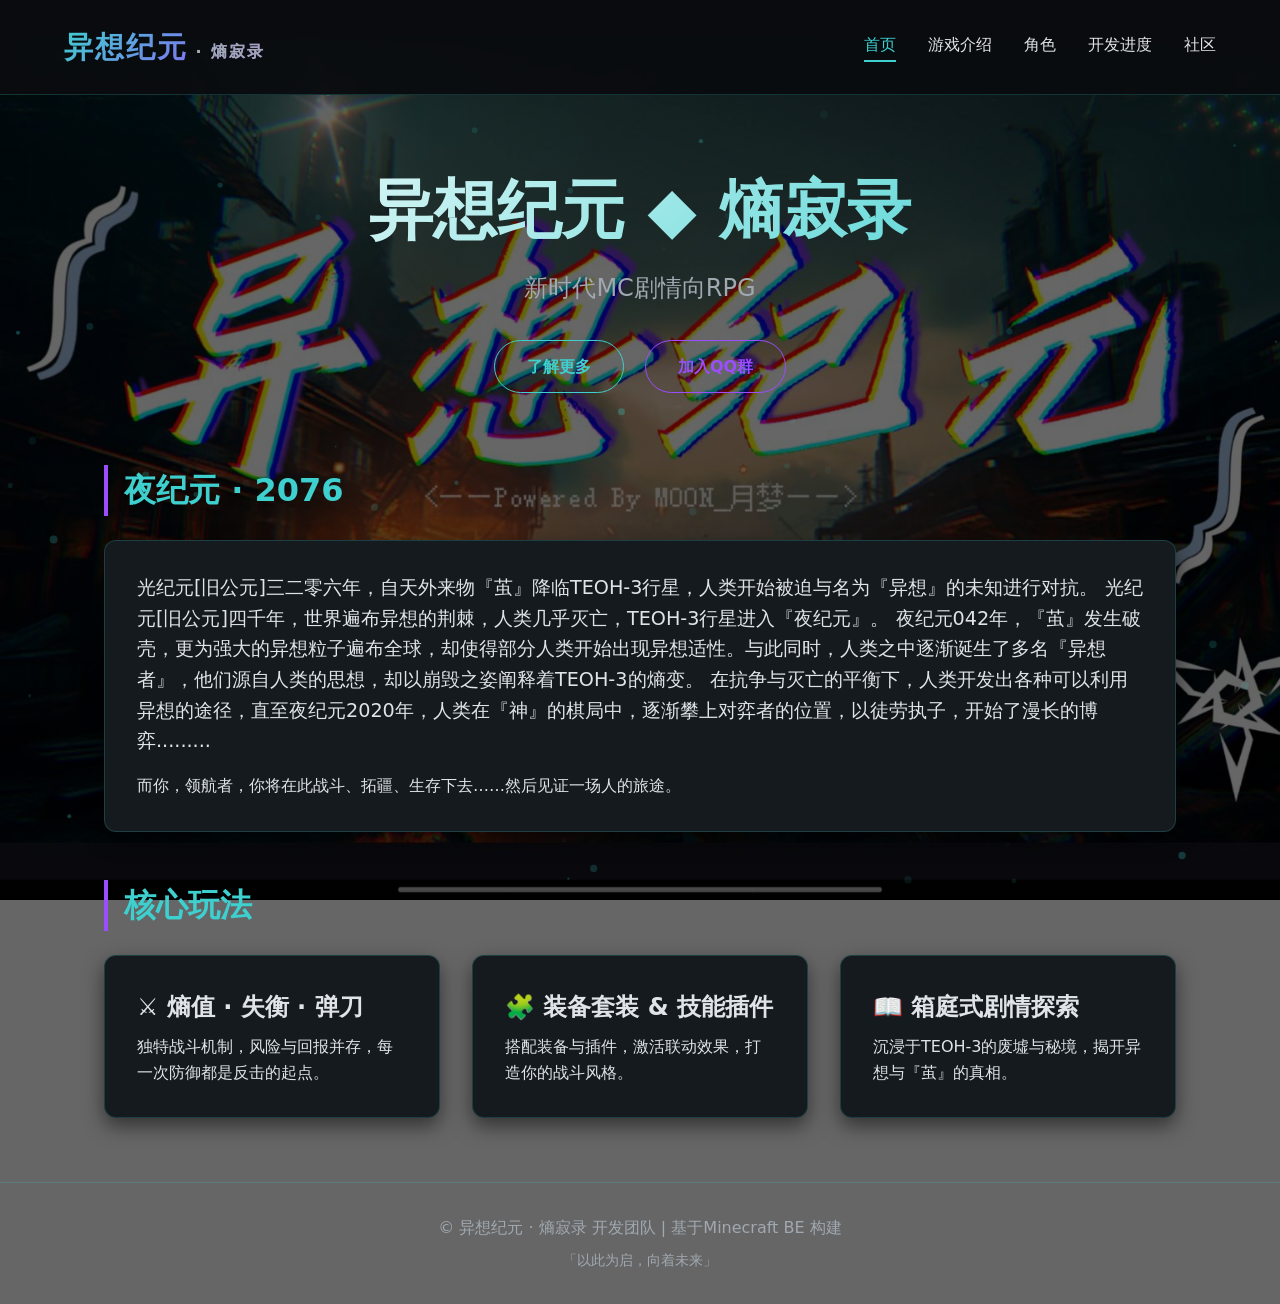
==== index.html @ 79e6daf9 "Update index.html" ====
<!DOCTYPE html>
<html lang="zh">
<head>
    <meta charset="UTF-8">
    <meta name="viewport" content="width=device-width, initial-scale=1.0">
    <title>异想纪元 · 熵寂录</title>
    <link href="https://unpkg.com/aos@2.3.1/dist/aos.css" rel="stylesheet">
    <link rel="stylesheet" href="style.css">
</head>
<body class="page-home">
    <!-- 加载动画 -->
    <div id="loading">
        <div class="loading-content">
            <div class="spinner"></div>
            <div class="loading-text">100% Updating...</div>
        </div>
    </div>

    <!-- 粒子背景画布 -->
    <canvas id="bg-canvas"></canvas>

    <nav class="navbar">
        <div class="logo">异想纪元<span> · 熵寂录</span></div>
        <div class="nav-links">
            <a href="index.html" class="active">首页</a>
            <a href="game.html">游戏介绍</a>
            <a href="characters.html">角色</a>
            <a href="progress.html">开发进度</a>
            <a href="community.html">社区</a>
        </div>
    </nav>

    <main class="container">
        <!-- 英雄区域 -->
        <section style="text-align: center; margin: 4rem 0;" data-aos="fade-up">
            <h1 style="font-size: 4rem; margin-bottom: 0.5rem;">异想纪元 ◆ 熵寂录</h1>
            <p style="font-size: 1.5rem; color: var(--text-dim);">新时代MC剧情向RPG</p>
            <div style="margin: 2rem 0;">
                <a href="game.html" class="btn">了解更多</a>
                <a href="#" class="btn" style="margin-left: 1rem; border-color: var(--accent-purple); color: var(--accent-purple);">加入QQ群</a>
            </div>
        </section>

        <!-- 世界观简介 -->
        <section data-aos="fade-up" data-aos-delay="100">
            <h2>夜纪元 · 2076</h2>
            <div class="card">
                <p style="font-size: 1.2rem;">光纪元[旧公元]三二零六年，自天外来物『茧』降临TEOH-3行星，人类开始被迫与名为『异想』的未知进行对抗。

光纪元[旧公元]四千年，世界遍布异想的荆棘，人类几乎灭亡，TEOH-3行星进入『夜纪元』。

夜纪元042年，『茧』发生破壳，更为强大的异想粒子遍布全球，却使得部分人类开始出现异想适性。与此同时，人类之中逐渐诞生了多名『异想者』，他们源自人类的思想，却以崩毁之姿阐释着TEOH-3的熵变。

在抗争与灭亡的平衡下，人类开发出各种可以利用异想的途径，直至夜纪元2020年，人类在『神』的棋局中，逐渐攀上对弈者的位置，以徒劳执子，开始了漫长的博弈.........</p>
                <p style="margin-top: 1rem;">而你，领航者，你将在此战斗、拓疆、生存下去……然后见证一场人的旅途。</p>
            </div>
        </section>

        <!-- 特色快速预览 -->
        <section style="margin-top: 3rem;">
            <h2 data-aos="fade-up">核心玩法</h2>
            <div style="display: grid; grid-template-columns: repeat(auto-fit, minmax(240px, 1fr)); gap: 2rem;">
                <div class="card" data-aos="fade-up" data-aos-delay="0">
                    <h3>⚔️ 熵值 · 失衡 · 弹刀</h3>
                    <p>独特战斗机制，风险与回报并存，每一次防御都是反击的起点。</p>
                </div>
                <div class="card" data-aos="fade-up" data-aos-delay="100">
                    <h3>🧩 装备套装 & 技能插件</h3>
                    <p>搭配装备与插件，激活联动效果，打造你的战斗风格。</p>
                </div>
                <div class="card" data-aos="fade-up" data-aos-delay="200">
                    <h3>📖 箱庭式剧情探索</h3>
                    <p>沉浸于TEOH-3的废墟与秘境，揭开异想与『茧』的真相。</p>
                </div>
            </div>
        </section>
    </main>

    <footer class="footer">
        <p>© 异想纪元 · 熵寂录 开发团队 | 基于Minecraft BE 构建</p>
        <p style="margin-top: 0.5rem; font-size: 0.9rem;">「以此为启，向着未来」</p>
    </footer>

    <script src="https://unpkg.com/aos@2.3.1/dist/aos.js"></script>
    <script>
        // 粒子动画
        const canvas = document.getElementById('bg-canvas');
        const ctx = canvas.getContext('2d');
        let width, height;
        let particles = [];

        function initParticles() {
            width = window.innerWidth;
            height = window.innerHeight;
            canvas.width = width;
            canvas.height = height;

            const particleCount = 80;
            particles = [];
            for (let i = 0; i < particleCount; i++) {
                particles.push({
                    x: Math.random() * width,
                    y: Math.random() * height,
                    size: Math.random() * 3 + 1,
                    speedX: (Math.random() - 0.5) * 0.5,
                    speedY: (Math.random() - 0.5) * 0.5,
                    color: `rgba(62, 207, 207, ${Math.random() * 0.3})`
                });
            }
        }

        function drawParticles() {
            ctx.clearRect(0, 0, width, height);
            particles.forEach(p => {
                ctx.beginPath();
                ctx.arc(p.x, p.y, p.size, 0, Math.PI * 2);
                ctx.fillStyle = p.color;
                ctx.fill();

                p.x += p.speedX;
                p.y += p.speedY;

                if (p.x < 0 || p.x > width) p.speedX *= -1;
                if (p.y < 0 || p.y > height) p.speedY *= -1;
            });
            requestAnimationFrame(drawParticles);
        }

        window.addEventListener('resize', () => {
            initParticles();
        });

        initParticles();
        drawParticles();

        // 加载动画消失
        document.addEventListener('DOMContentLoaded', function() {
            const loading = document.getElementById('loading');
            setTimeout(() => {
                loading.classList.add('fade-out');
            }, 800);
        });

        // 初始化 AOS
        AOS.init({
            duration: 800,
            once: true,
            offset: 0
        });
    </script>
</body>
</html>
---- style.css ----
/* 全局样式 - 异想纪元·熵寂录（增强动画版） */
:root {
    --bg-dark: #0a0c0f;
    --bg-card: #151a1f;
    --text-light: #e0e4e8;
    --text-dim: #a0a8b0;
    --accent-cyan: #3ecfcf;
    --accent-purple: #9b4dff;
    --accent-red: #ff4d6d;
    --border-glow: 0 0 10px rgba(62, 207, 207, 0.3);
    --font-main: 'Segoe UI', 'Roboto', system-ui, sans-serif;
    --transition-standard: all 0.2s ease;
}

* {
    margin: 0;
    padding: 0;
    box-sizing: border-box;
}

html {
    scroll-behavior: smooth;
}

body {
    font-family: var(--font-main);
    color: var(--text-light);
    line-height: 1.6;
    min-height: 100vh;
    position: relative;
}

/* 各页面独立背景（带半透明遮罩） */
body.page-home {
    background:
        linear-gradient(rgba(0, 0, 0, 0.6), rgba(0, 0, 0, 0.6)),
        url('images/home-bg.jpg') center/cover no-repeat fixed;
}
body.page-game {
    background:
        linear-gradient(rgba(0, 0, 0, 0.6), rgba(0, 0, 0, 0.6)),
        url('images/game-bg.jpg') center/cover no-repeat fixed;
}
body.page-characters {
    background:
        linear-gradient(rgba(0, 0, 0, 0.6), rgba(0, 0, 0, 0.6)),
        url('images/characters-bg.jpg') center/cover no-repeat fixed;
}
body.page-progress {
    background:
        linear-gradient(rgba(0, 0, 0, 0.6), rgba(0, 0, 0, 0.6)),
        url('images/progress-bg.jpg') center/cover no-repeat fixed;
}
body.page-community {
    background:
        linear-gradient(rgba(0, 0, 0, 0.6), rgba(0, 0, 0, 0.6)),
        url('images/community-bg.jpg') center/cover no-repeat fixed;
}

/* 粒子画布背景 */
#bg-canvas {
    position: fixed;
    top: 0;
    left: 0;
    width: 100%;
    height: 100%;
    z-index: -2;
    pointer-events: none;
}

/* 加载动画 */
#loading {
    position: fixed;
    top: 0;
    left: 0;
    width: 100%;
    height: 100%;
    background: rgba(10, 12, 15, 0.95);
    backdrop-filter: blur(5px);
    z-index: 9999;
    display: flex;
    justify-content: center;
    align-items: center;
    transition: opacity 0.5s ease;
    pointer-events: none;
}
#loading.fade-out {
    opacity: 0;
}
.loading-content {
    text-align: center;
    color: var(--accent-cyan);
}
.spinner {
    width: 60px;
    height: 60px;
    margin: 0 auto 20px;
    border: 4px solid rgba(62, 207, 207, 0.2);
    border-top: 4px solid var(--accent-cyan);
    border-radius: 50%;
    animation: spin 1s linear infinite;
    box-shadow: 0 0 20px var(--accent-cyan);
}
@keyframes spin {
    0% { transform: rotate(0deg); }
    100% { transform: rotate(360deg); }
}
.loading-text {
    font-size: 1.8rem;
    font-weight: 600;
    letter-spacing: 4px;
    text-transform: uppercase;
    background: linear-gradient(135deg, var(--accent-cyan), var(--accent-purple));
    -webkit-background-clip: text;
    background-clip: text;
    color: transparent;
    animation: pulse 1.5s ease-in-out infinite;
}
@keyframes pulse {
    0%, 100% { opacity: 1; }
    50% { opacity: 0.6; }
}

a {
    color: var(--accent-cyan);
    text-decoration: none;
    transition: var(--transition-standard);
}
a:hover {
    color: var(--accent-purple);
}

/* 导航栏 */
.navbar {
    display: flex;
    justify-content: space-between;
    align-items: center;
    padding: 1.5rem 5%;
    border-bottom: 1px solid rgba(62, 207, 207, 0.2);
    background: rgba(10, 12, 15, 0.95);
    backdrop-filter: blur(5px);
    position: sticky;
    top: 0;
    z-index: 100;
}
.logo {
    font-size: 1.8rem;
    font-weight: 700;
    letter-spacing: 2px;
    background: linear-gradient(135deg, var(--accent-cyan), var(--accent-purple));
    -webkit-background-clip: text;
    background-clip: text;
    color: transparent;
}
.logo span {
    font-size: 1rem;
    color: var(--text-dim);
    background: none;
    -webkit-background-clip: unset;
    background-clip: unset;
}
.nav-links {
    display: flex;
    gap: 2rem;
}
.nav-links a {
    color: var(--text-light);
    font-weight: 500;
    position: relative;
    padding-bottom: 4px;
}
.nav-links a::after {
    content: '';
    position: absolute;
    bottom: 0;
    left: 0;
    width: 0;
    height: 2px;
    background: var(--accent-cyan);
    transition: width 0.2s;
}
.nav-links a:hover::after,
.nav-links a.active::after {
    width: 100%;
}
.nav-links a:hover {
    color: var(--accent-cyan);
}
.nav-links a.active {
    color: var(--accent-cyan);
}

/* 主容器 */
.container {
    max-width: 1200px;
    margin: 2rem auto;
    padding: 0 5%;
}

/* 卡片通用样式 */
.card {
    background: var(--bg-card);
    border-radius: 12px;
    padding: 2rem;
    border: 1px solid rgba(62, 207, 207, 0.2);
    box-shadow: 0 8px 20px rgba(0,0,0,0.5);
    transition: var(--transition-standard);
    position: relative;
    overflow: hidden;
}
.card:hover {
    border-color: var(--accent-cyan);
    box-shadow: 0 0 15px var(--accent-cyan);
    transform: translateY(-4px);
}

/* 卡片波纹效果（跟随鼠标可选，此处用纯CSS简化） */
.card::before {
    content: '';
    position: absolute;
    top: var(--y, 50%);
    left: var(--x, 50%);
    width: 0;
    height: 0;
    border-radius: 50%;
    background: radial-gradient(circle, rgba(62, 207, 207, 0.2) 0%, transparent 70%);
    transform: translate(-50%, -50%);
    transition: width 0.3s ease, height 0.3s ease;
    pointer-events: none;
    z-index: 0;
}
.card:hover::before {
    width: 300px;
    height: 300px;
}

/* 标题 */
h1 {
    font-size: 2.5rem;
    margin-bottom: 1rem;
    background: linear-gradient(135deg, #fff, var(--accent-cyan));
    -webkit-background-clip: text;
    background-clip: text;
    color: transparent;
}
h2 {
    font-size: 2rem;
    margin-bottom: 1.5rem;
    color: var(--accent-cyan);
    border-left: 4px solid var(--accent-purple);
    padding-left: 1rem;
}
h3 {
    font-size: 1.5rem;
    margin-bottom: 0.5rem;
    color: var(--text-light);
}

/* 按钮 */
.btn {
    display: inline-block;
    background: transparent;
    border: 1px solid var(--accent-cyan);
    color: var(--accent-cyan);
    padding: 0.8rem 2rem;
    border-radius: 30px;
    font-weight: 600;
    transition: var(--transition-standard);
    position: relative;
    overflow: hidden;
    z-index: 1;
}
.btn:hover {
    background: var(--accent-cyan);
    color: var(--bg-dark);
    box-shadow: 0 0 15px var(--accent-cyan);
    transform: scale(1.05);
}
.btn:active {
    transform: scale(0.98);
}

/* 进度条 */
.progress-bar {
    background: #2a2f35;
    height: 20px;
    border-radius: 10px;
    overflow: hidden;
    margin: 0.5rem 0;
}
.progress-fill {
    height: 100%;
    background: linear-gradient(90deg, var(--accent-cyan), var(--accent-purple));
    width: 0%;
    border-radius: 10px;
    transition: width 0.6s ease;
}

/* 角色网格 */
.char-grid {
    display: grid;
    grid-template-columns: repeat(auto-fit, minmax(200px, 1fr));
    gap: 2rem;
    margin-top: 2rem;
}
.char-card {
    text-align: center;
    background: var(--bg-card);
    padding: 1.5rem;
    border-radius: 12px;
    border: 1px solid rgba(155, 77, 255, 0.3);
    transition: var(--transition-standard);
}
.char-card:hover {
    border-color: var(--accent-cyan);
    transform: translateY(-8px) scale(1.02);
    box-shadow: 0 12px 25px rgba(0,0,0,0.5);
}
.char-avatar {
    width: 120px;
    height: 120px;
    border-radius: 50%;
    margin: 0 auto 1rem;
    background-size: cover;
    background-position: center;
    background-repeat: no-repeat;
    border: 2px solid var(--accent-purple);
    transition: var(--transition-standard);
}
.char-card:hover .char-avatar {
    border-color: var(--accent-cyan);
    box-shadow: 0 0 15px var(--accent-cyan);
}
.char-name {
    font-size: 1.5rem;
    font-weight: 600;
    color: var(--accent-cyan);
}
.char-desc {
    color: var(--text-dim);
    margin-top: 0.5rem;
}

/* 页脚 */
.footer {
    margin-top: 4rem;
    text-align: center;
    padding: 2rem;
    border-top: 1px solid rgba(62, 207, 207, 0.2);
    color: var(--text-dim);
}

/* 响应式 */
@media (max-width: 768px) {
    .navbar {
        flex-direction: column;
        gap: 1rem;
    }
    .nav-links {
        gap: 1rem;
        flex-wrap: wrap;
        justify-content: center;
    }
    h1 {
        font-size: 2rem;
    }
    .char-avatar {
        width: 100px;
        height: 100px;
    }
}
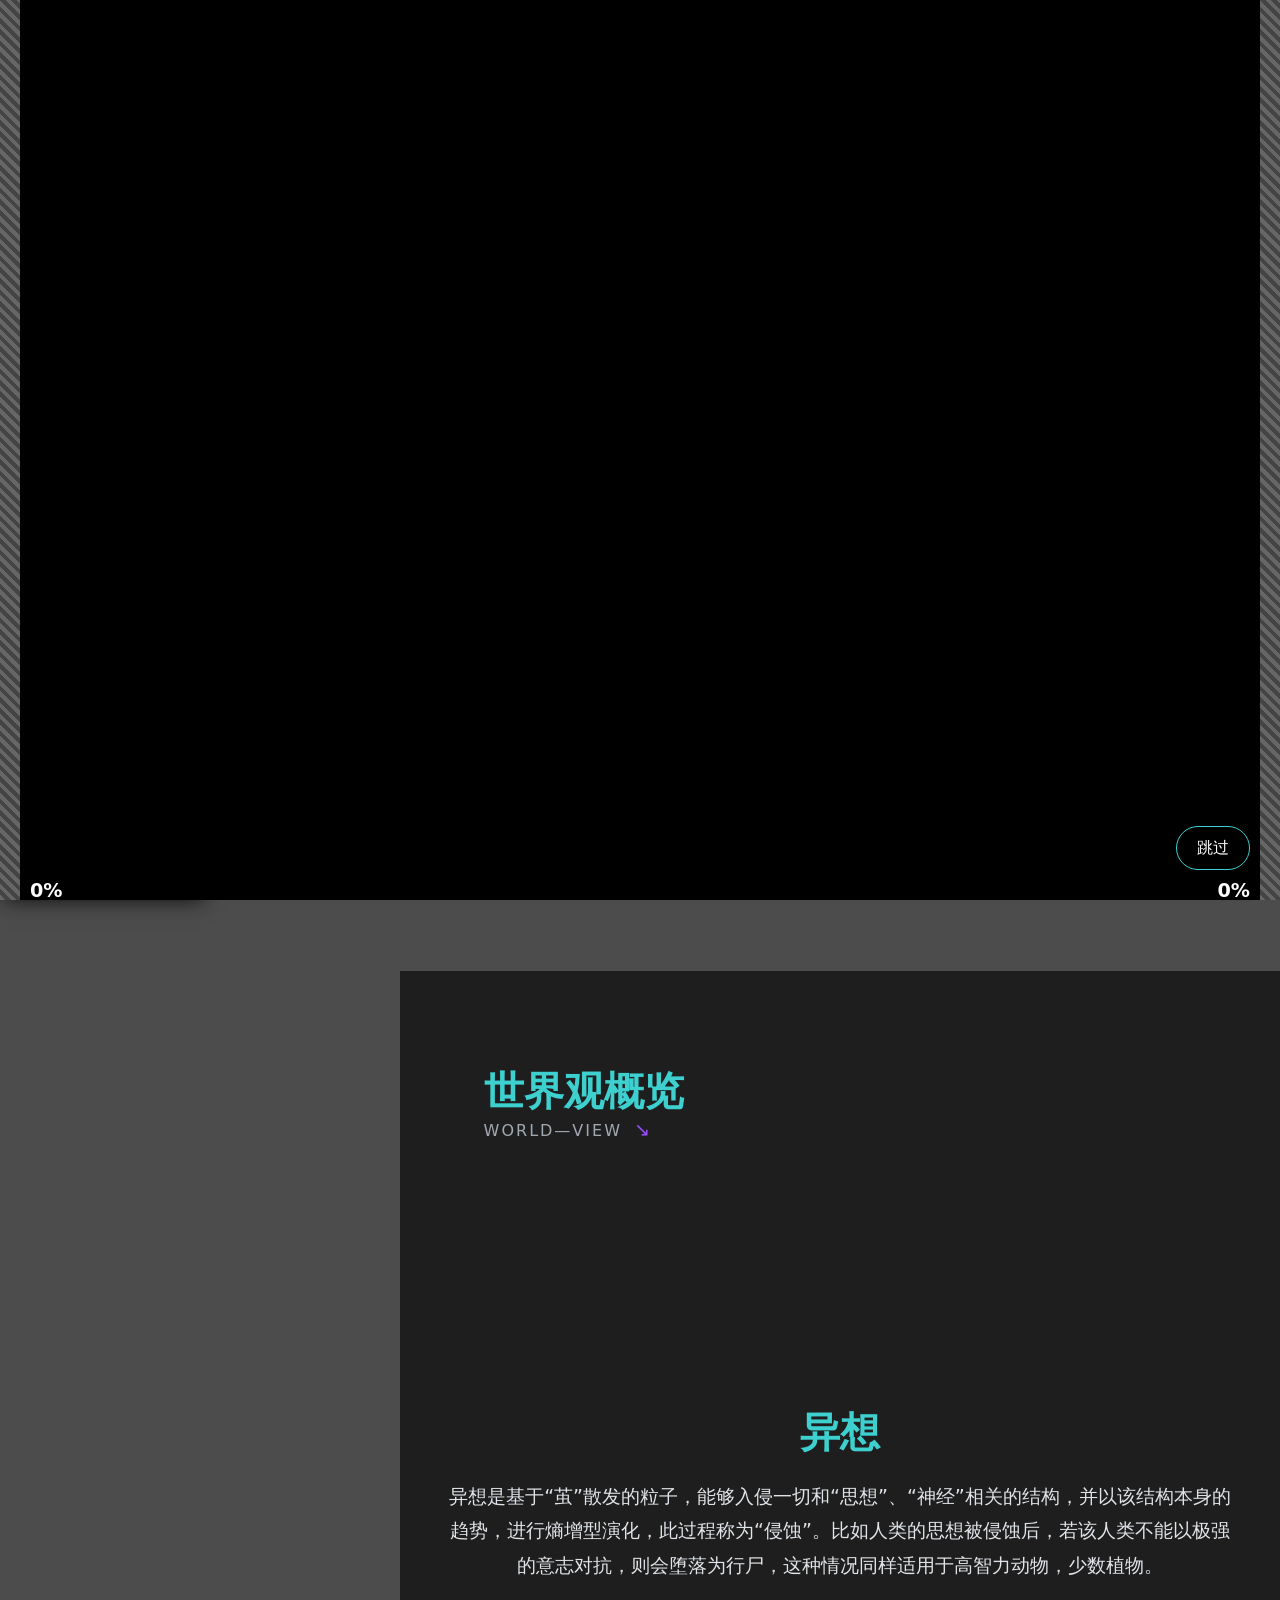
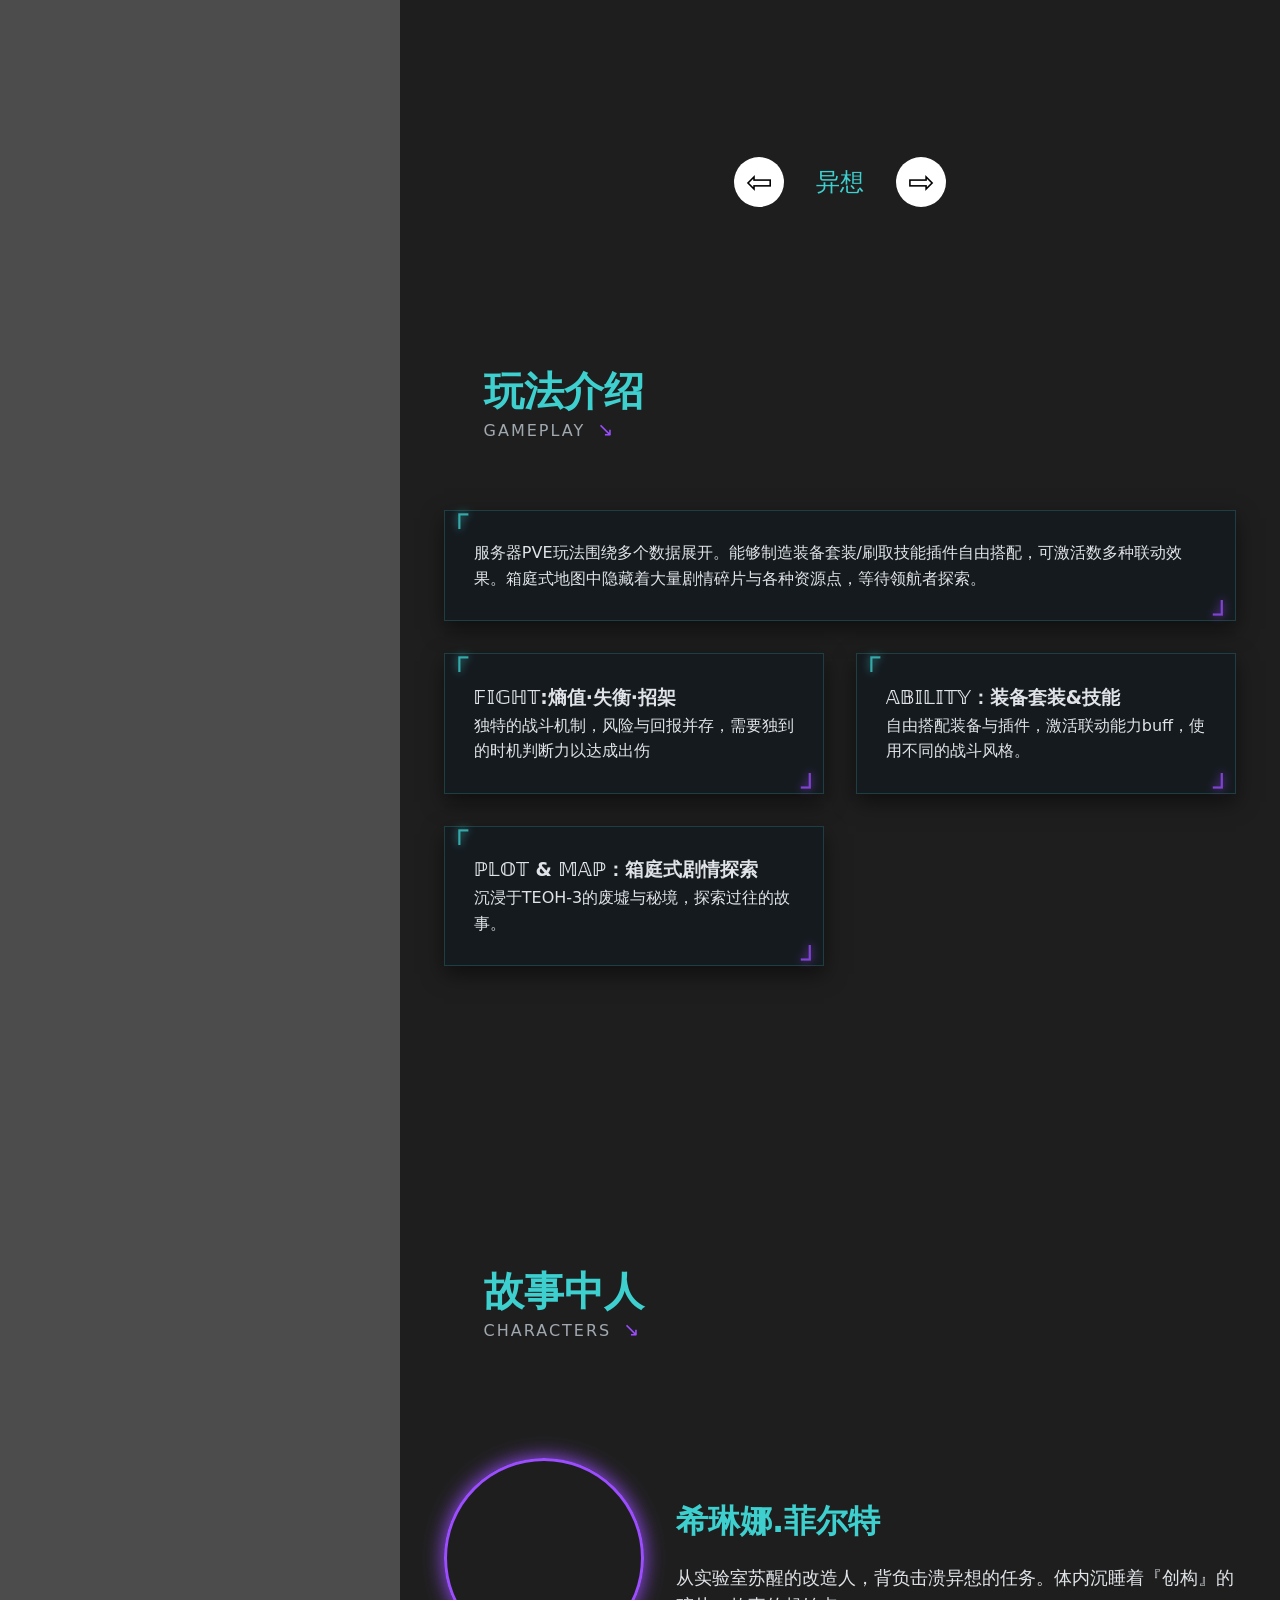
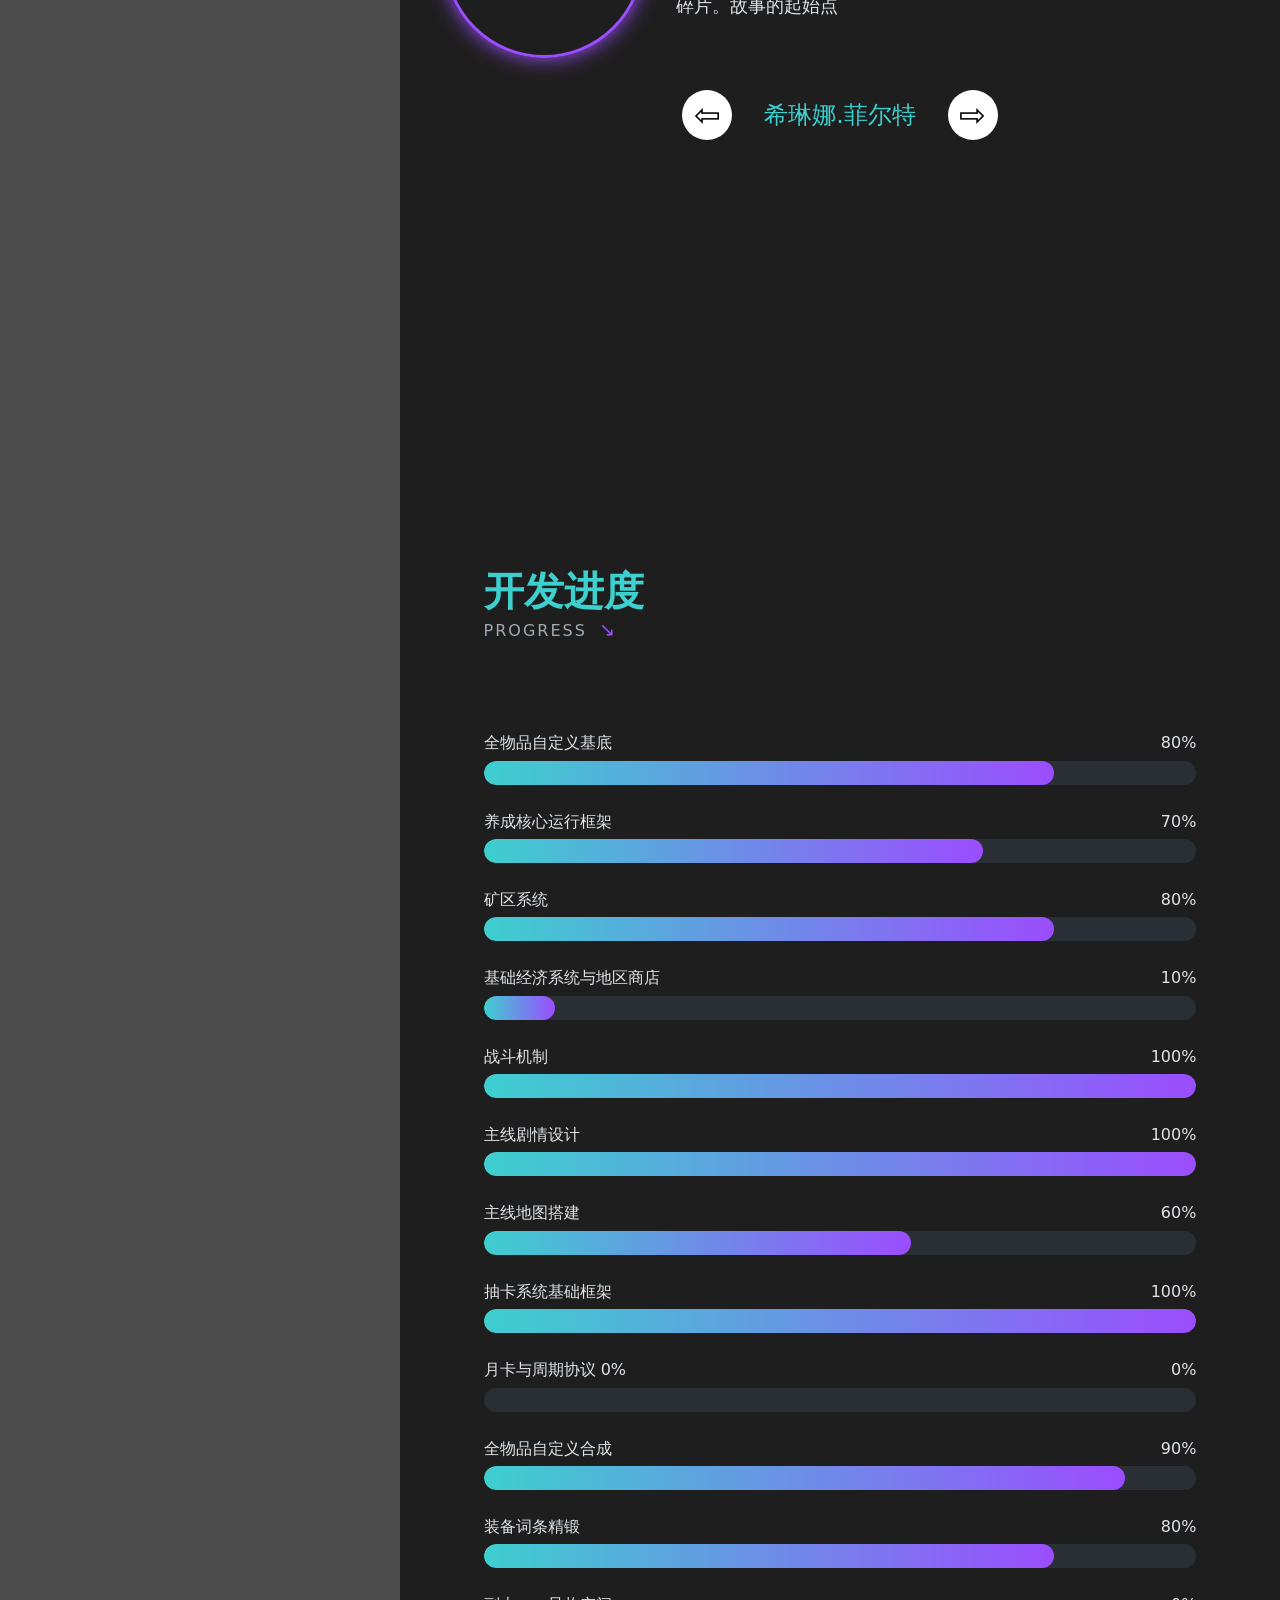
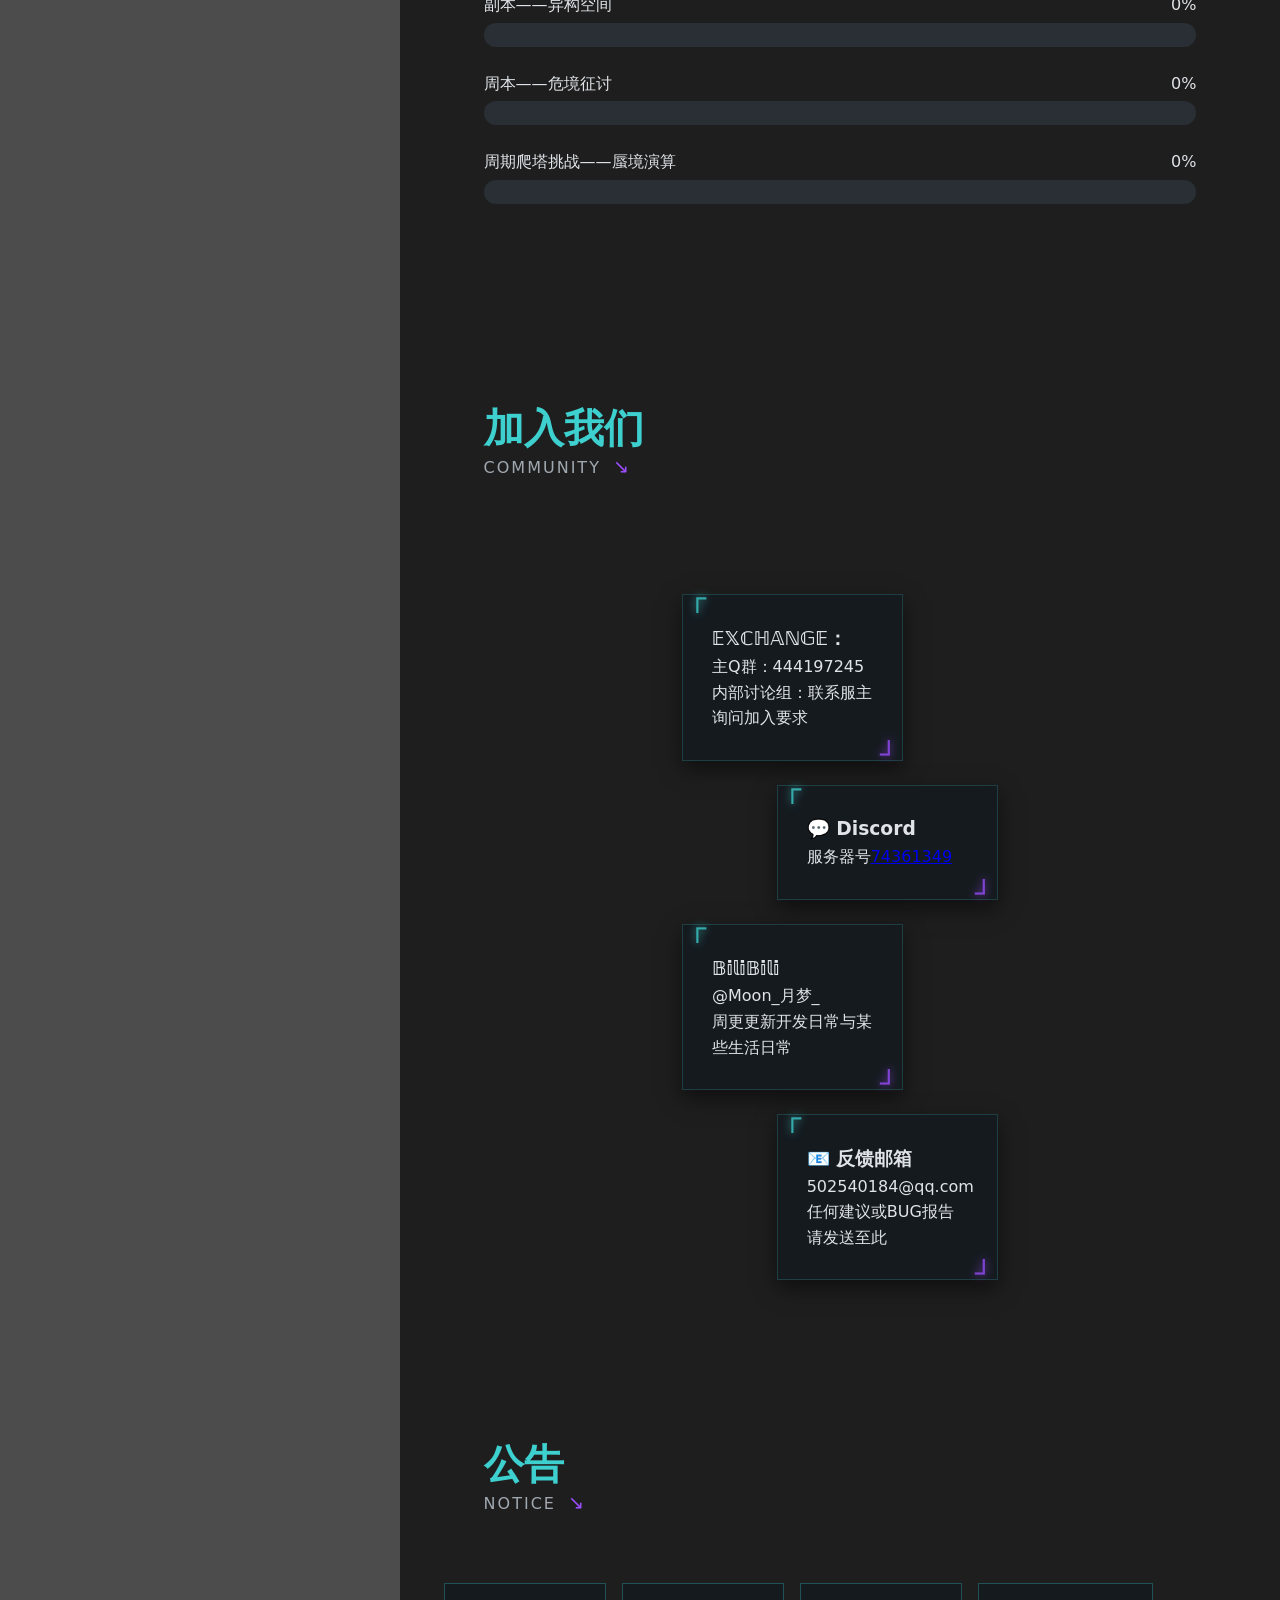
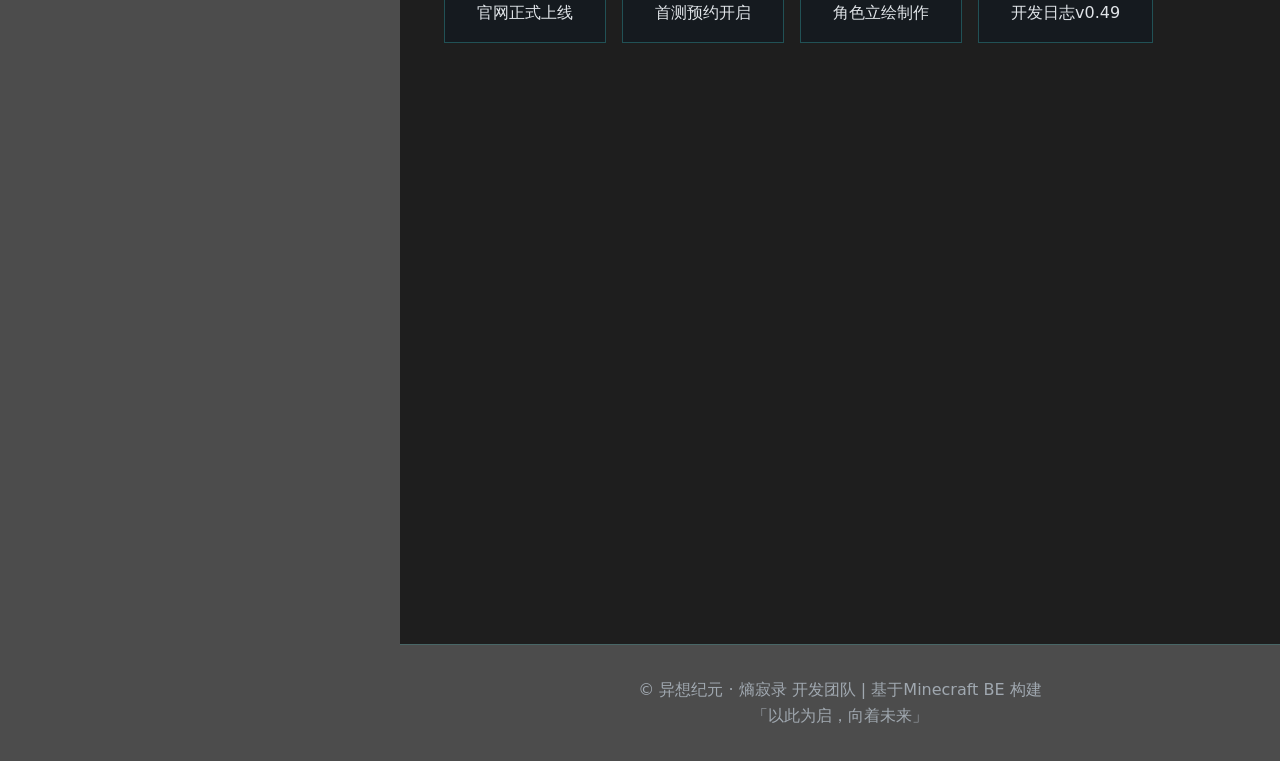
==== commit 783f0351: "Add files via upload" ====
--- a/index.html
+++ b/index.html
@@ -2,88 +2,438 @@
 <html lang="zh">
 <head>
     <meta charset="UTF-8">
-    <meta name="viewport" content="width=device-width, initial-scale=1.0">
+    <meta name="viewport" content="width=device-width, initial-scale=1.0, maximum-scale=1.0, user-scalable=yes">
     <title>异想纪元 · 熵寂录</title>
+    <!-- AOS 动画库 -->
     <link href="https://unpkg.com/aos@2.3.1/dist/aos.css" rel="stylesheet">
     <link rel="stylesheet" href="style.css">
 </head>
 <body class="page-home">
-    <!-- 加载动画 -->
-    <div id="loading">
-        <div class="loading-content">
-            <div class="spinner"></div>
-            <div class="loading-text">100% Updating...</div>
+    <!-- 加载视频层 -->
+<div id="loadingVideo">
+    <!-- 视频背景 -->
+    <video id="introVideo" autoplay muted playsinline>
+        <source src="video/intro.mp4" type="video/mp4">
+    </video>
+
+    <!-- 左右垂直进度条（带跟随数字） -->
+    <div class="progress-left">
+        <div class="progress-fill-vertical" id="progressLeftFill">
+            <span class="progress-percent" id="percentLeft">0%</span>
         </div>
     </div>
-
-    <!-- 粒子背景画布 -->
+    <div class="progress-right">
+        <div class="progress-fill-vertical" id="progressRightFill">
+            <span class="progress-percent" id="percentRight">0%</span>
+        </div>
+    </div>
+
+    <div class="skip-btn" id="skipBtn">跳过</div>
+</div>
+
+    <!-- 粒子背景 -->
     <canvas id="bg-canvas"></canvas>
 
+    <!-- 导航栏 -->
     <nav class="navbar">
         <div class="logo">异想纪元<span> · 熵寂录</span></div>
-        <div class="nav-links">
-            <a href="index.html" class="active">首页</a>
-            <a href="game.html">游戏介绍</a>
-            <a href="characters.html">角色</a>
-            <a href="progress.html">开发进度</a>
-            <a href="community.html">社区</a>
+        <!-- 汉堡菜单按钮（只在移动端显示） -->
+        <div class="menu-btn" id="menuBtn">
+            <span></span><span></span><span></span>
         </div>
     </nav>
 
-    <main class="container">
-        <!-- 英雄区域 -->
-        <section style="text-align: center; margin: 4rem 0;" data-aos="fade-up">
-            <h1 style="font-size: 4rem; margin-bottom: 0.5rem;">异想纪元 ◆ 熵寂录</h1>
-            <p style="font-size: 1.5rem; color: var(--text-dim);">新时代MC剧情向RPG</p>
-            <div style="margin: 2rem 0;">
-                <a href="game.html" class="btn">了解更多</a>
-                <a href="#" class="btn" style="margin-left: 1rem; border-color: var(--accent-purple); color: var(--accent-purple);">加入QQ群</a>
+    <!-- 侧边栏 -->
+    <div class="sidebar" id="sidebar">
+        <div class="sidebar-header">
+            <div class="sidebar-logo">『熵寂录』</div>
+            <div class="close-btn" id="closeBtn">&times;</div>
+        </div>
+        <ul class="sidebar-nav">
+            <li><a href="#hero">首页</a></li>
+            <li><a href="#lore">世界观概览</a></li>
+            <li><a href="#gameplay">玩法介绍</a></li>
+            <li><a href="#characters">故事中人</a></li>
+            <li><a href="#progress">开发进度</a></li>
+            <li><a href="#community">社区</a></li>
+            <li><a href="#notice">公告</a></li>
+        </ul>
+    </div>
+
+    <!-- 遮罩层（移动端） -->
+    <div class="overlay" id="overlay"></div>
+
+    <!-- 主内容区（长滚动） -->
+    <main class="scroll-content">
+        <!-- 英雄区 -->
+        <section id="hero" class="section hero-section">
+            <h1 class="hero-title">▷异想纪元·熵寂录◁</h1>
+            <div class="hero-sub">
+                <span class="left">内部开发版本—V0.57</span>
+                <span class="right">𝓣𝓱𝓮 𝓐𝓰𝓮 𝓞𝓯 𝓕𝓪𝓷𝓽𝓪𝓼𝔂</span>
+            </div>
+            <div class="hero-btn">
+                <a href="#lore" class="btn">了解更多</a>
+            </div>
+            <div class="hero-footer">
+                <p>服务器号：74361349</p>
+                <p>QQ群：444197245</p>
             </div>
         </section>
 
-        <!-- 世界观简介 -->
-        <section data-aos="fade-up" data-aos-delay="100">
-            <h2>夜纪元 · 2076</h2>
-            <div class="card">
-                <p style="font-size: 1.2rem;">光纪元[旧公元]三二零六年，自天外来物『茧』降临TEOH-3行星，人类开始被迫与名为『异想』的未知进行对抗。
-
-光纪元[旧公元]四千年，世界遍布异想的荆棘，人类几乎灭亡，TEOH-3行星进入『夜纪元』。
-
-夜纪元042年，『茧』发生破壳，更为强大的异想粒子遍布全球，却使得部分人类开始出现异想适性。与此同时，人类之中逐渐诞生了多名『异想者』，他们源自人类的思想，却以崩毁之姿阐释着TEOH-3的熵变。
-
-在抗争与灭亡的平衡下，人类开发出各种可以利用异想的途径，直至夜纪元2020年，人类在『神』的棋局中，逐渐攀上对弈者的位置，以徒劳执子，开始了漫长的博弈.........</p>
-                <p style="margin-top: 1rem;">而你，领航者，你将在此战斗、拓疆、生存下去……然后见证一场人的旅途。</p>
+        <!-- 世界观（带左右切换卡片） -->
+        <section id="lore" class="section lore-section">
+            <!-- 标题区 -->
+            <div class="section-header">
+                <h2 class="main-title">世界观概览</h2>
+                <p class="sub-title">WORLD—VIEW <span class="arrow">↘</span></p>
+            </div>
+
+            <!-- 轮播内容区（只显示文字，无背景框） -->
+            <div class="lore-content-wrapper">
+                <div class="lore-text" id="loreText">
+                    <h3 id="loreTitle">异想</h3>
+                    <p id="loreDesc"></p>
+                </div>
+            </div>
+
+            <!-- 下方控制区：左右按钮 + 当前标题 -->
+            <div class="lore-controls">
+                <button class="lore-arrow left" id="prevCard">⇦</button>
+                <span class="current-title" id="currentLoreTitle">异想</span>
+                <button class="lore-arrow right" id="nextCard">⇨</button>
             </div>
         </section>
 
-        <!-- 特色快速预览 -->
-        <section style="margin-top: 3rem;">
-            <h2 data-aos="fade-up">核心玩法</h2>
-            <div style="display: grid; grid-template-columns: repeat(auto-fit, minmax(240px, 1fr)); gap: 2rem;">
-                <div class="card" data-aos="fade-up" data-aos-delay="0">
-                    <h3>⚔️ 熵值 · 失衡 · 弹刀</h3>
-                    <p>独特战斗机制，风险与回报并存，每一次防御都是反击的起点。</p>
-                </div>
-                <div class="card" data-aos="fade-up" data-aos-delay="100">
-                    <h3>🧩 装备套装 & 技能插件</h3>
-                    <p>搭配装备与插件，激活联动效果，打造你的战斗风格。</p>
-                </div>
-                <div class="card" data-aos="fade-up" data-aos-delay="200">
-                    <h3>📖 箱庭式剧情探索</h3>
-                    <p>沉浸于TEOH-3的废墟与秘境，揭开异想与『茧』的真相。</p>
+        <!-- 玩法介绍（扩充内容） -->
+        <section id="gameplay" class="section gameplay-section">
+            <div class="section-header">
+                <h2 class="main-title">玩法介绍</h2>
+                <p class="sub-title">GAMEPLAY <span class="arrow">↘</span></p>
+            </div>
+
+            <!-- 详细说明文字 -->
+            <div class="gameplay-desc card" data-aos="fade-left">
+                <p>服务器PVE玩法围绕多个数据展开。能够制造装备套装/刷取技能插件自由搭配，可激活数多种联动效果。箱庭式地图中隐藏着大量剧情碎片与各种资源点，等待领航者探索。</p>
+            </div>
+
+            <!-- 三个核心特性卡片 -->
+            <div class="features-grid">
+                <div class="card" data-aos="fade-left" data-aos-delay="0">
+                    <h3>𝔽𝕀𝔾ℍ𝕋:熵值·失衡·招架</h3>
+                    <p>独特的战斗机制，风险与回报并存，需要独到的时机判断力以达成出伤</p>
+                </div>
+                <div class="card" data-aos="fade-left" data-aos-delay="100">
+                    <h3>𝔸𝔹𝕀𝕃𝕀𝕋𝕐：装备套装&技能</h3>
+                    <p>自由搭配装备与插件，激活联动能力buff，使用不同的战斗风格。</p>
+                </div>
+                <div class="card" data-aos="fade-left" data-aos-delay="200">
+                    <h3>ℙ𝕃𝕆𝕋 & 𝕄𝔸ℙ：箱庭式剧情探索</h3>
+                    <p>沉浸于TEOH-3的废墟与秘境，探索过往的故事。</p>
                 </div>
             </div>
         </section>
+
+        <!-- 角色介绍（轮播） -->
+        <section id="characters" class="section characters-section">
+            <div class="section-header">
+                <h2 class="main-title">故事中人</h2>
+                <p class="sub-title">CHARACTERS <span class="arrow">↘</span></p>
+            </div>
+
+            <!-- 角色轮播主区域 -->
+            <div class="character-carousel">
+                <div class="character-display">
+                    <div class="character-avatar" id="charAvatar"></div>
+                    <div class="character-info">
+                        <h3 id="charName">希琳娜</h3>
+                        <p id="charDesc"></p>
+                    </div>
+                </div>
+                <!-- 下方控制区：左右按钮 + 当前名字 -->
+                <div class="character-controls">
+                    <button class="char-arrow left" id="prevChar">⇦</button>
+                    <span class="current-name" id="currentCharName">希琳娜</span>
+                    <button class="char-arrow right" id="nextChar">⇨</button>
+                </div>
+            </div>
+        </section>
+
+        <!-- 开发进度（恢复圆角进度条） -->
+        <section id="progress" class="section progress-section">
+            <div class="section-header">
+                <h2 class="main-title">开发进度</h2>
+                <p class="sub-title">PROGRESS <span class="arrow">↘</span></p>
+            </div>
+
+            <div class="progress-list">
+                <div class="progress-item">
+                    <span>全物品自定义基底</span>
+                    <span>80%</span>
+                    <div class="progress-bar"><div class="progress-fill" style="width:80%"></div></div>
+                </div>
+                <div class="progress-item">
+                    <span>养成核心运行框架</span>
+                    <span>70%</span>
+                    <div class="progress-bar"><div class="progress-fill" style="width:70%"></div></div>
+                </div>
+                <div class="progress-item">
+                    <span>矿区系统</span>
+                    <span>80%</span>
+                    <div class="progress-bar"><div class="progress-fill" style="width:80%"></div></div>
+                </div>
+                <div class="progress-item">
+                    <span>基础经济系统与地区商店</span>
+                    <span>10%</span>
+                    <div class="progress-bar"><div class="progress-fill" style="width:10%"></div></div>
+                </div>
+                <div class="progress-item">
+                    <span>战斗机制</span>
+                    <span>100%</span>
+                    <div class="progress-bar"><div class="progress-fill" style="width:100%"></div></div>
+                </div>
+                <div class="progress-item">
+                    <span>主线剧情设计</span>
+                    <span>100%</span>
+                    <div class="progress-bar"><div class="progress-fill" style="width:100%"></div></div>
+                </div>
+                <div class="progress-item">
+                    <span>主线地图搭建</span>
+                    <span>60%</span>
+                    <div class="progress-bar"><div class="progress-fill" style="width:60%"></div></div>
+                </div>
+                <div class="progress-item">
+                    <span>抽卡系统基础框架</span>
+                    <span>100%</span>
+                    <div class="progress-bar"><div class="progress-fill" style="width:100%"></div></div>
+                </div>
+                <div class="progress-item">
+                    <span>月卡与周期协议 0%</span>
+                    <span>0%</span>
+                    <div class="progress-bar"><div class="progress-fill" style="width:0%"></div></div>
+                </div>
+                <div class="progress-item">
+                    <span>全物品自定义合成</span>
+                    <span>90%</span>
+                    <div class="progress-bar"><div class="progress-fill" style="width:90%"></div></div>
+                </div>
+                <div class="progress-item">
+                    <span>装备词条精锻</span>
+                    <span>80%</span>
+                    <div class="progress-bar"><div class="progress-fill" style="width:80%"></div></div>
+                </div>
+                <div class="progress-item">
+                    <span>副本——异构空间</span>
+                    <span>0%</span>
+                    <div class="progress-bar"><div class="progress-fill" style="width:0%"></div></div>
+                </div>
+                <div class="progress-item">
+                    <span>周本——危境征讨</span>
+                    <span>0%</span>
+                    <div class="progress-bar"><div class="progress-fill" style="width:0%"></div></div>
+                </div>
+                <div class="progress-item">
+                    <span>周期爬塔挑战——蜃境演算</span>
+                    <span>0%</span>
+                    <div class="progress-bar"><div class="progress-fill" style="width:0%"></div></div>
+                </div>
+            </div>
+        </section>
+
+        <!-- 社区（交错卡片） -->
+        <section id="community" class="section community-section">
+            <div class="section-header">
+                <h2 class="main-title">加入我们</h2>
+                <p class="sub-title">COMMUNITY <span class="arrow">↘</span></p>
+            </div>
+
+            <div class="community-cards">
+                <div class="card community-card" data-aos="fade-left" data-aos-delay="0">
+                    <h3>𝔼𝕏ℂℍ𝔸ℕ𝔾𝔼：</h3>
+                    <p>主Q群：444197245</p>
+                    <p>内部讨论组：联系服主询问加入要求</p>
+                    <p></p>
+                </div>
+                <div class="card community-card" data-aos="fade-left" data-aos-delay="100">
+                    <h3>💬 Discord</h3>
+                    <p>服务器号<a href="#">74361349</a></p>
+                    <p></p>
+                </div>
+                <div class="card community-card" data-aos="fade-left" data-aos-delay="200">
+                    <h3>𝔹𝕚𝕝𝕚𝔹𝕚𝕝𝕚</h3>
+                    <p>@Moon_月梦_</p>
+                    <p>周更更新开发日常与某些生活日常</p>
+                </div>
+                <div class="card community-card" data-aos="fade-left" data-aos-delay="300">
+                    <h3>📧 反馈邮箱</h3>
+                    <p>502540184@qq.com</p>
+                    <p>任何建议或BUG报告请发送至此</p>
+                </div>
+            </div>
+        </section>
+
+        <!-- 公告模块（新增） -->
+        <section id="notice" class="section notice-section">
+            <div class="section-header">
+                <h2 class="main-title">公告</h2>
+                <p class="sub-title">NOTICE <span class="arrow">↘</span></p>
+            </div>
+
+            <!-- 公告详情显示区（初始隐藏） -->
+            <div class="notice-detail" id="noticeDetail">
+                <h3 id="detailTitle"></h3>
+                <p id="detailContent"></p>
+            </div>
+
+            <!-- 公告标题横向滚动列表 -->
+            <div class="notice-list" id="noticeList">
+                <!-- 将通过JS动态生成 -->
+            </div>
+        </section>
+
+        <!-- 页脚 -->
+        <footer class="footer">
+            <p>© 异想纪元 · 熵寂录 开发团队 | 基于Minecraft BE 构建</p>
+            <p>「以此为启，向着未来」</p>
+        </footer>
     </main>
 
-    <footer class="footer">
-        <p>© 异想纪元 · 熵寂录 开发团队 | 基于Minecraft BE 构建</p>
-        <p style="margin-top: 0.5rem; font-size: 0.9rem;">「以此为启，向着未来」</p>
-    </footer>
-
+    <!-- 背景音乐播放器 -->
+    <div class="music-player">
+        <audio id="bgmAudio" loop>
+            <source src="music/bgm1.mp3" type="audio/mpeg">
+        </audio>
+        <div class="music-controls">
+            <button id="playPauseBtn" class="music-btn">▶</button>
+            <button id="prevTrackBtn" class="music-btn">⏮</button>
+            <button id="nextTrackBtn" class="music-btn">⏭</button>
+            <span id="trackName">bgm1</span>
+        </div>
+    </div>
+
+    <!-- AOS 脚本 -->
     <script src="https://unpkg.com/aos@2.3.1/dist/aos.js"></script>
     <script>
-        // 粒子动画
+        // ========== 初始化 AOS ==========
+        AOS.init({
+            duration: 800,
+            easing: 'ease-in-out',
+            once: true,
+            offset: 50
+        });
+
+// ========== 加载视频与固定时长进度条动画 ==========
+const video = document.getElementById('introVideo');
+const loadingVideo = document.getElementById('loadingVideo');
+const skipBtn = document.getElementById('skipBtn');
+
+// 进度条元素
+const leftFill = document.getElementById('progressLeftFill');
+const rightFill = document.getElementById('progressRightFill');
+const percentLeft = document.getElementById('percentLeft');
+const percentRight = document.getElementById('percentRight');
+
+let animationFrame;
+let startTime;
+const ANIMATION_DURATION = 7200; // 8秒
+
+// 动画函数
+function animateProgress(timestamp) {
+    if (!startTime) startTime = timestamp;
+    const elapsed = timestamp - startTime;
+    let progress = Math.min(elapsed / ANIMATION_DURATION, 1); // 0到1
+
+    // 计算百分比
+    const percent = Math.round(progress * 100);
+    const percentStr = percent + '%';
+
+    // 更新左右填充高度（从底部上升）
+    leftFill.style.height = percentStr;
+    rightFill.style.height = percentStr;
+
+    // 更新百分比数字
+    percentLeft.textContent = percentStr;
+    percentRight.textContent = percentStr;
+
+    if (progress < 1) {
+        // 继续动画
+        animationFrame = requestAnimationFrame(animateProgress);
+    } else {
+        // 动画结束，隐藏加载层
+        loadingVideo.classList.add('hide');
+        video.pause(); // 可选：暂停视频
+        cancelAnimationFrame(animationFrame);
+    }
+}
+
+// 开始动画
+if (video) {
+    // 视频加载完成后开始动画（确保视频能播放）
+    video.addEventListener('loadeddata', () => {
+        startTime = null; // 重置开始时间
+        animationFrame = requestAnimationFrame(animateProgress);
+    });
+
+    // 如果视频已经可以播放（缓存），直接开始
+    if (video.readyState >= 2) {
+        startTime = null;
+        animationFrame = requestAnimationFrame(animateProgress);
+    }
+
+    // 跳过按钮
+    skipBtn.addEventListener('click', () => {
+        loadingVideo.classList.add('hide');
+        video.pause();
+        cancelAnimationFrame(animationFrame);
+    });
+
+    // 视频正常结束时（可选：等待动画结束，这里不做额外处理）
+    video.addEventListener('ended', () => {
+        // 如果动画还没结束，可以不处理，由动画自行结束；也可强制结束
+        // 这里选择让动画自然结束（最多等8秒）
+    });
+}
+
+        // ========== 侧边栏控制（移动端） ==========
+        const menuBtn = document.getElementById('menuBtn');
+        const sidebar = document.getElementById('sidebar');
+        const closeBtn = document.getElementById('closeBtn');
+        const overlay = document.getElementById('overlay');
+
+        function openSidebar() {
+            if (window.innerWidth < 768) {
+                sidebar.classList.add('open');
+                overlay.classList.add('show');
+                document.body.style.overflow = 'hidden';
+            }
+        }
+
+        function closeSidebar() {
+            sidebar.classList.remove('open');
+            overlay.classList.remove('show');
+            document.body.style.overflow = '';
+        }
+
+        menuBtn.addEventListener('click', openSidebar);
+        closeBtn.addEventListener('click', closeSidebar);
+        overlay.addEventListener('click', closeSidebar);
+
+        // 点击侧边栏链接平滑滚动并关闭侧边栏
+        document.querySelectorAll('.sidebar-nav a').forEach(link => {
+            link.addEventListener('click', function(e) {
+                e.preventDefault();
+                const targetId = this.getAttribute('href');
+                const targetElement = document.querySelector(targetId);
+                if (targetElement) {
+                    targetElement.scrollIntoView({ behavior: 'smooth' });
+                }
+                if (window.innerWidth < 768) {
+                    closeSidebar();
+                }
+            });
+        });
+
+        // ========== 粒子动画 ==========
         const canvas = document.getElementById('bg-canvas');
         const ctx = canvas.getContext('2d');
         let width, height;
@@ -95,16 +445,16 @@
             canvas.width = width;
             canvas.height = height;
 
-            const particleCount = 80;
+            const particleCount = 80; // 增加粒子数量使其更明显
             particles = [];
             for (let i = 0; i < particleCount; i++) {
                 particles.push({
                     x: Math.random() * width,
                     y: Math.random() * height,
-                    size: Math.random() * 3 + 1,
+                    size: Math.random() * 4 + 1,
                     speedX: (Math.random() - 0.5) * 0.5,
                     speedY: (Math.random() - 0.5) * 0.5,
-                    color: `rgba(62, 207, 207, ${Math.random() * 0.3})`
+                    color: `rgba(62, 207, 207, ${Math.random() * 0.4})`
                 });
             }
         }
@@ -133,20 +483,232 @@
         initParticles();
         drawParticles();
 
-        // 加载动画消失
-        document.addEventListener('DOMContentLoaded', function() {
-            const loading = document.getElementById('loading');
+        // ========== 世界观卡片数据 ==========
+        const loreCards = [
+            {
+                title: "异想",
+                desc: "异想是基于“茧”散发的粒子，能够入侵一切和“思想”、“神经”相关的结构，并以该结构本身的趋势，进行熵增型演化，此过程称为“侵蚀”。比如人类的思想被侵蚀后，若该人类不能以极强的意志对抗，则会堕落为行尸，这种情况同样适用于高智力动物，少数植物。"
+            },
+            {
+                title: "侵蚀",
+                desc: "侵蚀分为不同程度，量化单位为“紊乱度”。低紊乱度仅会对人类造成部分外观的演化，这与人类遭受侵蚀时的“思想”相关，基于此，会出现许多诸如“兽耳”、“角”之类的外表特征。中紊乱度在侵蚀理智的情况下，也会变相地提升受侵蚀者的身体能力，使其拥有更强的战斗力，其与“紊乱度”高低、人类意志强弱、侵蚀时长相关联。"
+            },
+            {
+                title: "异想者",
+                desc: "异想可以攫取“概念”，以受侵蚀者的“最强欲望”，使其成为“异想者”。异想者通常拥有单个概念的权能，但概念拥有未知的限制，这使得异想者能力强大，可以摧毁城市甚至大陆。异想者分为“羽化”与“非羽化”：非羽化的异想者会遵从“概念”的混沌面，造成毁灭；“羽化”的异想者可以保持一定理智，且能够为人类而战。是否羽化通常取决于异想者受到侵蚀时对于“概念”的理解和对抗力，这和其“意志”相关。"
+            },
+            {
+                title: "伊西亚斯",
+                desc: "进入夜纪元后，人类最终组成了当下世界上最强大和统一的武装力量，以研究、反抗异想为目标持续努力着。"
+            }
+        ];
+
+        let currentLoreIndex = 0;
+        const loreTitleEl = document.getElementById('loreTitle');
+        const loreDescEl = document.getElementById('loreDesc');
+        const currentLoreTitleSpan = document.getElementById('currentLoreTitle');
+        const loreTextWrapper = document.querySelector('.lore-text');
+
+        function updateLoreCard(index, direction = 'right') {
+            const card = loreCards[index];
+            loreTitleEl.textContent = card.title;
+            loreDescEl.textContent = card.desc;
+            currentLoreTitleSpan.textContent = card.title;
+
+            // 添加飞入动画
+            loreTextWrapper.classList.remove('slide-in-right', 'slide-in-left');
+            if (direction === 'right') {
+                loreTextWrapper.classList.add('slide-in-right');
+            } else {
+                loreTextWrapper.classList.add('slide-in-left');
+            }
+            // 动画结束后移除类（可选）
             setTimeout(() => {
-                loading.classList.add('fade-out');
-            }, 800);
-        });
-
-        // 初始化 AOS
-        AOS.init({
-            duration: 800,
-            once: true,
-            offset: 0
+                loreTextWrapper.classList.remove('slide-in-right', 'slide-in-left');
+            }, 600);
+        }
+
+        document.getElementById('prevCard').addEventListener('click', () => {
+            const newIndex = (currentLoreIndex - 1 + loreCards.length) % loreCards.length;
+            updateLoreCard(newIndex, 'left');
+            currentLoreIndex = newIndex;
+        });
+
+        document.getElementById('nextCard').addEventListener('click', () => {
+            const newIndex = (currentLoreIndex + 1) % loreCards.length;
+            updateLoreCard(newIndex, 'right');
+            currentLoreIndex = newIndex;
+        });
+
+        // 初始化
+        updateLoreCard(0, 'right');
+
+        // ========== 角色数据（您可自行替换图片和描述） ==========
+        const characters = [
+            {
+                name: "希琳娜.菲尔特",
+                desc: "从实验室苏醒的改造人，背负击溃异想的任务。体内沉睡着『创构』的碎片。故事的起始点",
+                avatar: "images/希琳娜.jpg"
+            },
+            {
+                name: "伊加尔塔.伯纳恩",
+                desc: "021小队队长，亚微尔的义姐。首次出现于第二章P2",
+                avatar: "images/伊加尔塔.jpg"
+            },
+            {
+                name: "亚微尔.伯纳恩",
+                desc: "伊加尔塔的义妹，天真可爱。首次出现于第二章P2",
+                avatar: "images/亚微尔.jpg"
+            },
+            {
+                name: "翊华",
+                desc: "神州武者，世代习武。首次出现于第二章P2",
+                avatar: "images/翊华.jpg"
+            },
+            {
+                name: "方涟",
+                desc: "翊华的挚友。首次出现于第二章P2",
+                avatar: "images/方涟.jpg"
+            },
+            {
+                name: "椛铭.樱",
+                desc: "东陆武者，神社覆灭后加入伊西亚斯。首次出现于第二章P2",
+                avatar: "images/椛铭樱.jpg"
+            }
+        ];
+
+        let currentCharIndex = 0;
+        const charAvatar = document.getElementById('charAvatar');
+        const charName = document.getElementById('charName');
+        const charDesc = document.getElementById('charDesc');
+        const currentCharNameSpan = document.getElementById('currentCharName');
+        const charDisplay = document.querySelector('.character-display');
+
+        function updateCharacter(index, direction = 'right') {
+            const char = characters[index];
+            charName.textContent = char.name;
+            charDesc.textContent = char.desc;
+            charAvatar.style.backgroundImage = `url('${char.avatar}')`;
+            currentCharNameSpan.textContent = char.name;
+
+            // 飞入动画
+            charDisplay.classList.remove('slide-in-right', 'slide-in-left');
+            if (direction === 'right') {
+                charDisplay.classList.add('slide-in-right');
+            } else {
+                charDisplay.classList.add('slide-in-left');
+            }
+            setTimeout(() => {
+                charDisplay.classList.remove('slide-in-right', 'slide-in-left');
+            }, 600);
+        }
+
+        document.getElementById('prevChar').addEventListener('click', () => {
+            const newIndex = (currentCharIndex - 1 + characters.length) % characters.length;
+            updateCharacter(newIndex, 'left');
+            currentCharIndex = newIndex;
+        });
+
+        document.getElementById('nextChar').addEventListener('click', () => {
+            const newIndex = (currentCharIndex + 1) % characters.length;
+            updateCharacter(newIndex, 'right');
+            currentCharIndex = newIndex;
+        });
+
+        updateCharacter(0, 'right');
+
+        // ========== 公告数据 ==========
+        const notices = [
+            { title: "官网正式上线", content: "《异想纪元》官方网站今日正式开放！欢迎各位领航者访问。" },
+            { title: "首测预约开启", content: "首次封闭测试将于5月开启，现在加入QQ群有概率获得测试资格。" },
+            { title: "角色立绘制作", content: "基本形象已定档，正在制作中" },
+            { title: "开发日志v0.49", content: "战斗系统基本完成，正在优化招架手感与bug测试。" }
+        ];
+
+        const noticeListEl = document.getElementById('noticeList');
+        const noticeDetail = document.getElementById('noticeDetail');
+        const detailTitle = document.getElementById('detailTitle');
+        const detailContent = document.getElementById('detailContent');
+
+        // 生成公告标题卡片
+        notices.forEach((item, index) => {
+            const card = document.createElement('div');
+            card.className = 'notice-card';
+            card.textContent = item.title;
+            card.dataset.index = index;
+            card.addEventListener('click', () => {
+                detailTitle.textContent = item.title;
+                detailContent.textContent = item.content;
+                noticeDetail.style.display = 'block';
+                // 添加飞入动画
+                noticeDetail.classList.remove('slide-in-right');
+                void noticeDetail.offsetWidth; // 强制重绘
+                noticeDetail.classList.add('slide-in-right');
+            });
+            noticeListEl.appendChild(card);
+        });
+
+        // ========== 背景音乐控制 ==========
+        const bgm = document.getElementById('bgmAudio');
+        const playPauseBtn = document.getElementById('playPauseBtn');
+        const prevTrackBtn = document.getElementById('prevTrackBtn');
+        const nextTrackBtn = document.getElementById('nextTrackBtn');
+        const trackNameSpan = document.getElementById('trackName');
+
+        const tracks = ['bgm1.mp3', 'bgm2.mp3', 'bgm3.mp3']; // 可替换
+        let currentTrack = 0;
+
+        function loadTrack(index) {
+            bgm.src = `music/${tracks[index]}`;
+            bgm.load();
+            trackNameSpan.textContent = tracks[index].replace('.mp3', '');
+            if (playPauseBtn.textContent === '⏸') {
+                bgm.play();
+            }
+        }
+
+        playPauseBtn.addEventListener('click', () => {
+            if (bgm.paused) {
+                bgm.play();
+                playPauseBtn.textContent = '⏸';
+            } else {
+                bgm.pause();
+                playPauseBtn.textContent = '▶';
+            }
+        });
+
+        prevTrackBtn.addEventListener('click', () => {
+            currentTrack = (currentTrack - 1 + tracks.length) % tracks.length;
+            loadTrack(currentTrack);
+            if (!bgm.paused) bgm.play();
+        });
+
+        nextTrackBtn.addEventListener('click', () => {
+            currentTrack = (currentTrack + 1) % tracks.length;
+            loadTrack(currentTrack);
+            if (!bgm.paused) bgm.play();
+        });
+
+        loadTrack(0); // 预加载第一首
+
+        // ========== 高亮当前菜单项 ==========
+        window.addEventListener('scroll', () => {
+            const sections = document.querySelectorAll('.section');
+            const navLinks = document.querySelectorAll('.sidebar-nav a');
+            let current = '';
+            sections.forEach(section => {
+                const sectionTop = section.offsetTop - 120;
+                if (window.pageYOffset >= sectionTop) {
+                    current = section.getAttribute('id');
+                }
+            });
+            navLinks.forEach(link => {
+                link.classList.remove('active');
+                if (link.getAttribute('href') === '#' + current) {
+                    link.classList.add('active');
+                }
+            });
         });
     </script>
 </body>
-</html>
+</html>
--- a/style.css
+++ b/style.css
@@ -1,4 +1,4 @@
-/* 全局样式 - 异想纪元·熵寂录（增强动画版） */
+/* 全局样式 - 异想纪元·熵寂录（最终整合版） */
 :root {
     --bg-dark: #0a0c0f;
     --bg-card: #151a1f;
@@ -20,6 +20,7 @@
 
 html {
     scroll-behavior: smooth;
+    scroll-padding-top: 80px;
 }
 
 body {
@@ -27,37 +28,149 @@
     color: var(--text-light);
     line-height: 1.6;
     min-height: 100vh;
-    position: relative;
-}
-
-/* 各页面独立背景（带半透明遮罩） */
-body.page-home {
+    /* 响应式全局背景 */
     background:
-        linear-gradient(rgba(0, 0, 0, 0.6), rgba(0, 0, 0, 0.6)),
-        url('images/home-bg.jpg') center/cover no-repeat fixed;
-}
-body.page-game {
-    background:
-        linear-gradient(rgba(0, 0, 0, 0.6), rgba(0, 0, 0, 0.6)),
-        url('images/game-bg.jpg') center/cover no-repeat fixed;
-}
-body.page-characters {
-    background:
-        linear-gradient(rgba(0, 0, 0, 0.6), rgba(0, 0, 0, 0.6)),
-        url('images/characters-bg.jpg') center/cover no-repeat fixed;
-}
-body.page-progress {
-    background:
-        linear-gradient(rgba(0, 0, 0, 0.6), rgba(0, 0, 0, 0.6)),
-        url('images/progress-bg.jpg') center/cover no-repeat fixed;
-}
-body.page-community {
-    background:
-        linear-gradient(rgba(0, 0, 0, 0.6), rgba(0, 0, 0, 0.6)),
-        url('images/community-bg.jpg') center/cover no-repeat fixed;
-}
-
-/* 粒子画布背景 */
+        linear-gradient(rgba(0, 0, 0, 0.7), rgba(0, 0, 0, 0.7)),
+        url('images/home-bg-mobile.jpg') center/cover no-repeat fixed;
+}
+
+@media (min-width: 768px) {
+    body {
+        background:
+            linear-gradient(rgba(0, 0, 0, 0.7), rgba(0, 0, 0, 0.7)),
+            url('images/home-bg-tablet.jpg') center/cover no-repeat fixed;
+    }
+}
+
+@media (min-width: 1200px) {
+    body {
+        background:
+            linear-gradient(rgba(0, 0, 0, 0.7), rgba(0, 0, 0, 0.7)),
+            url('images/home-bg-desktop.jpg') center/cover no-repeat fixed;
+    }
+}
+
+/* ===== 加载视频层 ===== */
+#loadingVideo {
+    position: fixed;
+    top: 0;
+    left: 0;
+    width: 100%;
+    height: 100%;
+    background: black;
+    z-index: 10000;
+    display: flex;
+    flex-direction: column;
+    justify-content: center;
+    align-items: center;
+    transition: opacity 0.5s ease;
+}
+
+#loadingVideo video {
+    width: 100%;
+    height: 100%;
+    object-fit: cover;
+}
+
+#loadingVideo.hide {
+    opacity: 0;
+    pointer-events: none;
+}
+
+/* 左右垂直进度条（方形） */
+.progress-left, .progress-right {
+    position: absolute;
+    top: 0;
+    width: 20px;               /* 进度条宽度，可调整 */
+    height: 100%;
+    background: repeating-linear-gradient(45deg, #666, #666 4px, #444 4px, #444 8px);
+    z-index: 10001;
+    overflow: visible;          /* 允许数字溢出 */
+    border: none;               /* 确保无圆角 */
+}
+
+.progress-left {
+    left: 0;
+}
+
+.progress-right {
+    right: 0;
+}
+
+/* 垂直填充条（从底部上升） */
+.progress-fill-vertical {
+    position: absolute;
+    bottom: 0;
+    left: 0;
+    width: 100%;
+    height: 0%;                 /* 初始高度0，由JS控制 */
+    background: linear-gradient(180deg, var(--accent-cyan), var(--accent-purple));
+    transition: none;           /* 由JS逐帧更新，无CSS过渡 */
+    overflow: visible;          /* 允许数字溢出 */
+}
+
+/* 百分比数字 */
+.progress-percent {
+    position: absolute;
+    bottom: 100%;               /* 位于填充条顶部上方 */
+    color: white;
+    font-size: 1.2rem;
+    font-weight: bold;
+    text-shadow: 0 0 5px black;
+    white-space: nowrap;
+    z-index: 10003;
+    line-height: 1;
+    pointer-events: none;       /* 防止干扰点击 */
+}
+
+/* 左侧数字：放在进度条右侧（屏幕内侧） */
+.progress-left .progress-percent {
+    left: 100%;
+    margin-left: 10px;          /* 与进度条间距 */
+}
+
+/* 右侧数字：放在进度条左侧（屏幕内侧） */
+.progress-right .progress-percent {
+    right: 100%;
+    margin-right: 10px;         /* 与进度条间距 */
+}
+
+/* 移动端适配 */
+@media (max-width: 768px) {
+    .progress-left, .progress-right {
+        width: 12px;
+    }
+    .progress-percent {
+        font-size: 1rem;
+    }
+    .progress-left .progress-percent {
+        margin-left: 6px;
+    }
+    .progress-right .progress-percent {
+        margin-right: 6px;
+    }
+}
+
+.skip-btn {
+    position: absolute;
+    bottom: 30px;
+    right: 30px;
+    color: white;
+    background: rgba(0,0,0,0.6);
+    padding: 8px 20px;
+    border-radius: 30px;
+    border: 1px solid var(--accent-cyan);
+    cursor: pointer;
+    z-index: 10002;
+    font-size: 1rem;
+    transition: 0.2s;
+}
+.skip-btn:hover {
+    background: var(--accent-cyan);
+    color: black;
+}
+
+/* ===== 粒子画布 ===== */
 #bg-canvas {
     position: fixed;
     top: 0;
@@ -68,74 +181,12 @@
     pointer-events: none;
 }
 
-/* 加载动画 */
-#loading {
-    position: fixed;
-    top: 0;
-    left: 0;
-    width: 100%;
-    height: 100%;
-    background: rgba(10, 12, 15, 0.95);
-    backdrop-filter: blur(5px);
-    z-index: 9999;
-    display: flex;
-    justify-content: center;
-    align-items: center;
-    transition: opacity 0.5s ease;
-    pointer-events: none;
-}
-#loading.fade-out {
-    opacity: 0;
-}
-.loading-content {
-    text-align: center;
-    color: var(--accent-cyan);
-}
-.spinner {
-    width: 60px;
-    height: 60px;
-    margin: 0 auto 20px;
-    border: 4px solid rgba(62, 207, 207, 0.2);
-    border-top: 4px solid var(--accent-cyan);
-    border-radius: 50%;
-    animation: spin 1s linear infinite;
-    box-shadow: 0 0 20px var(--accent-cyan);
-}
-@keyframes spin {
-    0% { transform: rotate(0deg); }
-    100% { transform: rotate(360deg); }
-}
-.loading-text {
-    font-size: 1.8rem;
-    font-weight: 600;
-    letter-spacing: 4px;
-    text-transform: uppercase;
-    background: linear-gradient(135deg, var(--accent-cyan), var(--accent-purple));
-    -webkit-background-clip: text;
-    background-clip: text;
-    color: transparent;
-    animation: pulse 1.5s ease-in-out infinite;
-}
-@keyframes pulse {
-    0%, 100% { opacity: 1; }
-    50% { opacity: 0.6; }
-}
-
-a {
-    color: var(--accent-cyan);
-    text-decoration: none;
-    transition: var(--transition-standard);
-}
-a:hover {
-    color: var(--accent-purple);
-}
-
-/* 导航栏 */
+/* ===== 导航栏 ===== */
 .navbar {
     display: flex;
     justify-content: space-between;
     align-items: center;
-    padding: 1.5rem 5%;
+    padding: 1rem 5%;
     border-bottom: 1px solid rgba(62, 207, 207, 0.2);
     background: rgba(10, 12, 15, 0.95);
     backdrop-filter: blur(5px);
@@ -143,229 +194,723 @@
     top: 0;
     z-index: 100;
 }
+
 .logo {
-    font-size: 1.8rem;
+    font-size: 1.5rem;
     font-weight: 700;
-    letter-spacing: 2px;
+    letter-spacing: 1px;
     background: linear-gradient(135deg, var(--accent-cyan), var(--accent-purple));
     -webkit-background-clip: text;
     background-clip: text;
     color: transparent;
 }
 .logo span {
-    font-size: 1rem;
+    font-size: 0.9rem;
     color: var(--text-dim);
-    background: none;
-    -webkit-background-clip: unset;
-    background-clip: unset;
-}
-.nav-links {
-    display: flex;
-    gap: 2rem;
-}
-.nav-links a {
-    color: var(--text-light);
-    font-weight: 500;
-    position: relative;
-    padding-bottom: 4px;
-}
-.nav-links a::after {
-    content: '';
-    position: absolute;
-    bottom: 0;
-    left: 0;
-    width: 0;
+}
+
+/* 汉堡菜单按钮（移动端显示） */
+.menu-btn {
+    width: 28px;
+    height: 18px;
+    display: flex;
+    flex-direction: column;
+    justify-content: space-between;
+    cursor: pointer;
+    z-index: 1001;
+}
+.menu-btn span {
+    width: 100%;
     height: 2px;
     background: var(--accent-cyan);
-    transition: width 0.2s;
-}
-.nav-links a:hover::after,
-.nav-links a.active::after {
-    width: 100%;
-}
-.nav-links a:hover {
-    color: var(--accent-cyan);
-}
-.nav-links a.active {
-    color: var(--accent-cyan);
-}
-
-/* 主容器 */
-.container {
-    max-width: 1200px;
-    margin: 2rem auto;
-    padding: 0 5%;
-}
-
-/* 卡片通用样式 */
+    border-radius: 2px;
+    transition: 0.3s;
+}
+
+/* 大屏幕隐藏菜单按钮，侧边栏常显 */
+@media (min-width: 768px) {
+    .menu-btn {
+        display: none;
+    }
+    .sidebar {
+        left: 0 !important;
+        box-shadow: none;
+        border-right: 1px solid rgba(62, 207, 207, 0.2);
+        z-index: 50;
+    }
+    .scroll-content {
+        margin-left: 400px; /* 与侧边栏宽度相同 */
+    }
+    .overlay {
+        display: none;
+    }
+}
+
+/* ===== 侧边栏 ===== */
+.sidebar {
+    position: fixed;
+    top: 0;
+    left: -300px;
+    width: 200px;
+    height: 100vh;
+    background: rgba(10, 12, 15, 0.98);
+    backdrop-filter: blur(10px);
+    border-right: 1px solid rgba(62, 207, 207, 0.3);
+    box-shadow: 4px 0 20px rgba(0,0,0,0.8);
+    z-index: 2000;
+    transition: left 0.3s ease;
+    padding: 2rem 1.5rem;
+}
+.sidebar.open {
+    left: 0;
+}
+.sidebar-header {
+    display: flex;
+    justify-content: space-between;
+    align-items: center;
+    margin-bottom: 2rem;
+    padding-bottom: 1rem;
+    border-bottom: 1px solid rgba(62, 207, 207, 0.3);
+}
+.sidebar-logo {
+    font-size: 1.3rem;
+    font-weight: 700;
+    background: linear-gradient(135deg, var(--accent-cyan), var(--accent-purple));
+    -webkit-background-clip: text;
+    background-clip: text;
+    color: transparent;
+}
+.close-btn {
+    font-size: 2rem;
+    line-height: 1;
+    color: var(--text-dim);
+    cursor: pointer;
+}
+.close-btn:hover {
+    color: var(--accent-cyan);
+}
+.sidebar-nav {
+    list-style: none;
+}
+.sidebar-nav li {
+    margin-bottom: 1.2rem;
+}
+.sidebar-nav a {
+    color: var(--text-light);
+    font-size: 1.1rem;
+    display: block;
+    padding: 0.4rem 0.8rem;
+    border-radius: 6px;
+    transition: all 0.2s;
+    text-decoration: none;
+}
+.sidebar-nav a:hover,
+.sidebar-nav a.active {
+    background: rgba(62, 207, 207, 0.1);
+    color: var(--accent-cyan);
+    border-left: 3px solid var(--accent-cyan);
+    padding-left: 1.2rem;
+}
+
+/* 遮罩层（移动端） */
+.overlay {
+    position: fixed;
+    top: 0;
+    left: 0;
+    width: 100%;
+    height: 100%;
+    background: rgba(0,0,0,0.5);
+    backdrop-filter: blur(2px);
+    z-index: 1999;
+    opacity: 0;
+    visibility: hidden;
+    transition: opacity 0.3s ease;
+}
+.overlay.show {
+    opacity: 1;
+    visibility: visible;
+}
+
+/* ===== 滚动内容 ===== */
+.scroll-content {
+    position: relative;
+    z-index: 1;
+}
+
+.section {
+    min-height: 100vh;
+    display: flex;
+    flex-direction: column;
+    padding: 6rem 5% 4rem;
+    scroll-margin-top: 80px;
+}
+
+/* 各模块独立背景 */
+.lore-section {
+    background:
+        linear-gradient(rgba(0, 0, 0, 0.6), rgba(0, 0, 0, 0.6)),
+        url('images/lore-bg.jpg') center/cover no-repeat fixed;
+    background-attachment: local;
+}
+.gameplay-section {
+    background:
+        linear-gradient(rgba(0, 0, 0, 0.6), rgba(0, 0, 0, 0.6)),
+        url('images/gameplay-bg.jpg') center/cover no-repeat fixed;
+    background-attachment: local;
+}
+.characters-section {
+    background:
+        linear-gradient(rgba(0, 0, 0, 0.6), rgba(0, 0, 0, 0.6)),
+        url('images/characters-bg.jpg') center/cover no-repeat fixed;
+    background-attachment: local;
+}
+.progress-section {
+    background:
+        linear-gradient(rgba(0, 0, 0, 0.6), rgba(0, 0, 0, 0.6)),
+        url('images/progress-bg.jpg') center/cover no-repeat fixed;
+    background-attachment: local;
+}
+.community-section {
+    background:
+        linear-gradient(rgba(0, 0, 0, 0.6), rgba(0, 0, 0, 0.6)),
+        url('images/community-bg.jpg') center/cover no-repeat fixed;
+    background-attachment: local;
+}
+.notice-section {
+    background:
+        linear-gradient(rgba(0, 0, 0, 0.6), rgba(0, 0, 0, 0.6)),
+        url('images/notice-bg.jpg') center/cover no-repeat fixed;
+    background-attachment: local;
+}
+
+/* ===== 通用卡片样式（方形边框+括号装饰） ===== */
 .card {
     background: var(--bg-card);
-    border-radius: 12px;
-    padding: 2rem;
+    border-radius: 0;
     border: 1px solid rgba(62, 207, 207, 0.2);
     box-shadow: 0 8px 20px rgba(0,0,0,0.5);
     transition: var(--transition-standard);
     position: relative;
-    overflow: hidden;
+    padding: 1.8rem;
+}
+.card::before {
+    content: '「';
+    position: absolute;
+    top: -6px;
+    left: -4px;
+    font-size: 1.8rem;
+    color: var(--accent-cyan);
+    opacity: 0.8;
+    font-weight: bold;
+    text-shadow: 0 0 8px var(--accent-cyan);
+    pointer-events: none;
+    z-index: 2;
+}
+.card::after {
+    content: '」';
+    position: absolute;
+    bottom: -6px;
+    right: -4px;
+    font-size: 1.8rem;
+    color: var(--accent-purple);
+    opacity: 0.8;
+    font-weight: bold;
+    text-shadow: 0 0 8px var(--accent-purple);
+    pointer-events: none;
+    z-index: 2;
 }
 .card:hover {
     border-color: var(--accent-cyan);
     box-shadow: 0 0 15px var(--accent-cyan);
     transform: translateY(-4px);
 }
-
-/* 卡片波纹效果（跟随鼠标可选，此处用纯CSS简化） */
-.card::before {
-    content: '';
-    position: absolute;
-    top: var(--y, 50%);
-    left: var(--x, 50%);
-    width: 0;
-    height: 0;
-    border-radius: 50%;
-    background: radial-gradient(circle, rgba(62, 207, 207, 0.2) 0%, transparent 70%);
-    transform: translate(-50%, -50%);
-    transition: width 0.3s ease, height 0.3s ease;
-    pointer-events: none;
-    z-index: 0;
-}
 .card:hover::before {
-    width: 300px;
-    height: 300px;
-}
-
-/* 标题 */
-h1 {
-    font-size: 2.5rem;
-    margin-bottom: 1rem;
-    background: linear-gradient(135deg, #fff, var(--accent-cyan));
-    -webkit-background-clip: text;
-    background-clip: text;
-    color: transparent;
-}
-h2 {
-    font-size: 2rem;
-    margin-bottom: 1.5rem;
-    color: var(--accent-cyan);
-    border-left: 4px solid var(--accent-purple);
-    padding-left: 1rem;
-}
-h3 {
-    font-size: 1.5rem;
-    margin-bottom: 0.5rem;
-    color: var(--text-light);
-}
-
-/* 按钮 */
+    color: var(--accent-purple);
+}
+.card:hover::after {
+    color: var(--accent-cyan);
+}
+
+/* ===== 按钮 ===== */
 .btn {
     display: inline-block;
     background: transparent;
     border: 1px solid var(--accent-cyan);
     color: var(--accent-cyan);
     padding: 0.8rem 2rem;
-    border-radius: 30px;
+    border-radius: 0;
     font-weight: 600;
     transition: var(--transition-standard);
-    position: relative;
-    overflow: hidden;
-    z-index: 1;
+    text-decoration: none;
 }
 .btn:hover {
     background: var(--accent-cyan);
     color: var(--bg-dark);
     box-shadow: 0 0 15px var(--accent-cyan);
-    transform: scale(1.05);
-}
-.btn:active {
-    transform: scale(0.98);
-}
-
-/* 进度条 */
+    transform: scale(1.02);
+}
+
+/* ===== 英雄区 ===== */
+.hero-section {
+    justify-content: center;
+    align-items: center;
+}
+.hero-title {
+    font-size: clamp(3rem, 15vw, 6rem);
+    font-weight: 900;
+    letter-spacing: 0.1em;
+    text-transform: uppercase;
+    background: linear-gradient(135deg, #fff, var(--accent-cyan), var(--accent-purple));
+    -webkit-background-clip: text;
+    background-clip: text;
+    color: transparent;
+    margin-bottom: 1rem;
+    animation: glitch 3s infinite;
+}
+@keyframes glitch {
+    0%, 100% { transform: skew(0deg, 0deg); opacity: 1; }
+    95% { transform: skew(0deg, 0deg); opacity: 1; }
+    96% { transform: skew(5deg, 2deg); opacity: 0.8; text-shadow: 2px 2px var(--accent-purple); }
+    97% { transform: skew(-3deg, -1deg); opacity: 0.9; text-shadow: -2px -2px var(--accent-cyan); }
+    98% { transform: skew(0deg, 0deg); opacity: 1; }
+}
+.hero-sub {
+    display: flex;
+    justify-content: space-between;
+    width: 100%;
+    max-width: 600px;
+    margin: 1rem auto 2rem;
+    font-size: 1.2rem;
+    color: var(--text-dim);
+    text-transform: uppercase;
+    letter-spacing: 2px;
+}
+.hero-sub .left {
+    color: var(--accent-cyan);
+}
+.hero-sub .right {
+    color: var(--accent-purple);
+}
+.hero-btn {
+    margin: 2rem 0 3rem;
+}
+.hero-footer {
+    font-size: 1rem;
+    color: var(--text-dim);
+    line-height: 1.8;
+    border-top: 1px solid rgba(62, 207, 207, 0.2);
+    padding-top: 2rem;
+    width: 100%;
+    max-width: 400px;
+}
+.hero-footer p {
+    margin: 0.2rem 0;
+}
+
+/* ===== 模块标题统一样式（移除绝对定位） ===== */
+.section-header {
+    margin-bottom: 2rem;
+    width: 100%;
+    max-width: 1200px;
+    padding: 0 5%;
+    box-sizing: border-box;
+}
+.main-title {
+    font-size: 2.5rem;
+    font-weight: 700;
+    color: var(--accent-cyan);
+    margin: 0;
+    line-height: 1.2;
+}
+.sub-title {
+    font-size: 1rem;
+    color: var(--text-dim);
+    letter-spacing: 2px;
+    margin: 0;
+}
+.sub-title .arrow {
+    font-size: 1.2rem;
+    margin-left: 5px;
+    color: var(--accent-purple);
+}
+
+/* 移除之前为绝对定位预留的额外间距 */
+.lore-content-wrapper,
+.character-carousel,
+.progress-list,
+.community-cards,
+.notice-detail {
+    margin-top: 0; /* 或者根据实际需要调整 */
+}
+/* ===== 世界观轮播 ===== */
+.lore-section {
+    position: relative;
+}
+.lore-content-wrapper {
+    flex: 1;
+    display: flex;
+    justify-content: center;
+    align-items: center;
+    margin-top: 80px; /* 给标题留空间 */
+}
+.lore-text {
+    max-width: 800px;
+    text-align: center;
+    transition: transform 0.6s cubic-bezier(0.42,0,0.58,1), opacity 0.6s cubic-bezier(0.42,0,0.58,1);
+}
+.lore-text h3 {
+    font-size: 2.5rem;
+    color: var(--accent-cyan);
+    margin-bottom: 1rem;
+}
+.lore-text p {
+    font-size: 1.2rem;
+    line-height: 1.8;
+    color: var(--text-light);
+}
+.lore-controls {
+    display: flex;
+    justify-content: center;
+    align-items: center;
+    gap: 2rem;
+    margin-top: 2rem;
+}
+.lore-arrow {
+    width: 50px;
+    height: 50px;
+    border-radius: 50%;
+    background: white;
+    border: none;
+    color: black;
+    font-size: 2rem;
+    cursor: pointer;
+    transition: 0.2s;
+    display: flex;
+    align-items: center;
+    justify-content: center;
+}
+.lore-arrow:hover {
+    background: var(--accent-cyan);
+    color: white;
+}
+.current-title {
+    font-size: 1.5rem;
+    color: var(--accent-cyan);
+    font-weight: 500;
+}
+
+/* ===== 玩法介绍扩充 ===== */
+.gameplay-desc {
+    margin: 2rem auto;
+    max-width: 900px;
+    width: 100%;
+}
+.features-grid {
+    display: grid;
+    grid-template-columns: repeat(auto-fit, minmax(250px, 1fr));
+    gap: 2rem;
+    width: 100%;
+    max-width: 1000px;
+    margin: 0 auto;
+}
+
+/* ===== 角色轮播 ===== */
+.character-carousel {
+    width: 100%;
+    max-width: 800px;
+    margin: 80px auto 0;
+}
+.character-display {
+    display: flex;
+    gap: 2rem;
+    align-items: center;
+    transition: transform 0.6s cubic-bezier(0.42,0,0.58,1), opacity 0.6s cubic-bezier(0.42,0,0.58,1);
+}
+.character-avatar {
+    width: 200px;
+    height: 200px;
+    border-radius: 50%;
+    background-size: cover;
+    background-position: center;
+    border: 3px solid var(--accent-purple);
+    box-shadow: 0 0 20px var(--accent-purple);
+}
+.character-info {
+    flex: 1;
+}
+.character-info h3 {
+    font-size: 2rem;
+    color: var(--accent-cyan);
+    margin-bottom: 1rem;
+}
+.character-info p {
+    font-size: 1.1rem;
+    line-height: 1.6;
+}
+.character-controls {
+    display: flex;
+    justify-content: center;
+    align-items: center;
+    gap: 2rem;
+    margin-top: 2rem;
+}
+.char-arrow {
+    width: 50px;
+    height: 50px;
+    border-radius: 50%;
+    background: white;
+    border: none;
+    color: black;
+    font-size: 2rem;
+    cursor: pointer;
+    transition: 0.2s;
+    display: flex;
+    align-items: center;
+    justify-content: center;
+}
+.char-arrow:hover {
+    background: var(--accent-cyan);
+    color: white;
+}
+.current-name {
+    font-size: 1.5rem;
+    color: var(--accent-cyan);
+    font-weight: 500;
+}
+
+/* ===== 开发进度（恢复圆角） ===== */
+.progress-list {
+    background: transparent;
+    padding: 1rem 5%;
+    max-width: none;        /* 取消宽度限制 */
+    width: 100%;
+    margin: 36px auto 0;
+}
+.progress-item {
+    margin-bottom: 1.5rem;
+    color: var(--text-light);
+    display: flex;
+    flex-wrap: wrap;
+    justify-content: space-between;
+    align-items: center;
+}
+.progress-item span:first-child {
+    width: 60%;
+    font-weight: 500;
+}
+.progress-item span:last-child {
+    width: 15%;
+    text-align: right;
+    color: var(--accent-cyan);
+}
 .progress-bar {
+    width: 100%;
+    margin-top: 0.3rem;
     background: #2a2f35;
-    height: 20px;
-    border-radius: 10px;
+    height: 24px; /* 加高 */
+    border-radius: 12px; /* 弧形边 */
     overflow: hidden;
-    margin: 0.5rem 0;
 }
 .progress-fill {
     height: 100%;
     background: linear-gradient(90deg, var(--accent-cyan), var(--accent-purple));
-    width: 0%;
-    border-radius: 10px;
-    transition: width 0.6s ease;
-}
-
-/* 角色网格 */
-.char-grid {
-    display: grid;
-    grid-template-columns: repeat(auto-fit, minmax(200px, 1fr));
-    gap: 2rem;
-    margin-top: 2rem;
-}
-.char-card {
-    text-align: center;
+    border-radius: 12px;
+}
+
+/* ===== 社区卡片交错排列 ===== */
+.community-cards {
+    display: flex;
+    flex-direction: column;
+    gap: 1.5rem;
+    max-width: 800px;
+    margin: 80px auto 0;
+}
+.community-card {
+    width: 70%;
+    margin-left: 0;
+    margin-right: auto;
+}
+.community-card:nth-child(even) {
+    margin-left: auto;
+    margin-right: 0;
+}
+@media (max-width: 768px) {
+    .community-card {
+        width: 100%;
+    }
+    .community-card:nth-child(even) {
+        margin-left: 0;
+        margin-right: 0;
+    }
+}
+
+/* ===== 公告模块 ===== */
+.notice-section {
+    position: relative;
+}
+.notice-detail {
+    display: none;
+    background: rgba(0,0,0,0.7);
+    border: 1px solid var(--accent-cyan);
+    padding: 2rem;
+    margin: 80px auto 2rem;
+    max-width: 800px;
+    width: 100%;
+    transition: transform 0.6s cubic-bezier(0.42,0,0.58,1), opacity 0.6s cubic-bezier(0.42,0,0.58,1);
+}
+.notice-detail h3 {
+    font-size: 2rem;
+    color: var(--accent-cyan);
+    margin-bottom: 1rem;
+}
+.notice-detail p {
+    font-size: 1.1rem;
+    line-height: 1.6;
+}
+.notice-list {
+    display: flex;
+    overflow-x: auto;
+    gap: 1rem;
+    padding: 1rem 0;
+    margin-top: 1rem;
+    scrollbar-width: thin;
+    scrollbar-color: var(--accent-cyan) #333;
+}
+.notice-list::-webkit-scrollbar {
+    height: 6px;
+}
+.notice-list::-webkit-scrollbar-thumb {
+    background: var(--accent-cyan);
+    border-radius: 3px;
+}
+.notice-card {
+    flex: 0 0 auto;
     background: var(--bg-card);
-    padding: 1.5rem;
-    border-radius: 12px;
-    border: 1px solid rgba(155, 77, 255, 0.3);
-    transition: var(--transition-standard);
-}
-.char-card:hover {
+    border: 1px solid rgba(62, 207, 207, 0.3);
+    padding: 1rem 2rem;
+    cursor: pointer;
+    transition: 0.2s;
+    white-space: nowrap;
+}
+.notice-card:hover {
     border-color: var(--accent-cyan);
-    transform: translateY(-8px) scale(1.02);
-    box-shadow: 0 12px 25px rgba(0,0,0,0.5);
-}
-.char-avatar {
-    width: 120px;
-    height: 120px;
-    border-radius: 50%;
-    margin: 0 auto 1rem;
-    background-size: cover;
-    background-position: center;
-    background-repeat: no-repeat;
-    border: 2px solid var(--accent-purple);
-    transition: var(--transition-standard);
-}
-.char-card:hover .char-avatar {
-    border-color: var(--accent-cyan);
-    box-shadow: 0 0 15px var(--accent-cyan);
-}
-.char-name {
-    font-size: 1.5rem;
-    font-weight: 600;
-    color: var(--accent-cyan);
-}
-.char-desc {
+    background: rgba(62, 207, 207, 0.1);
+}
+
+/* ===== 背景音乐播放器 ===== */
+.music-player {
+    position: fixed;
+    bottom: 20px;
+    right: 20px;
+    background: rgba(0,0,0,0.8);
+    border: 1px solid var(--accent-cyan);
+    padding: 10px 15px;
+    border-radius: 30px;
+    z-index: 1000;
+    backdrop-filter: blur(5px);
+    display: flex;
+    align-items: center;
+    gap: 10px;
+}
+.music-btn {
+    background: transparent;
+    border: none;
+    color: var(--accent-cyan);
+    font-size: 1.2rem;
+    cursor: pointer;
+    width: 30px;
+    height: 30px;
+    display: flex;
+    align-items: center;
+    justify-content: center;
+    transition: 0.2s;
+}
+.music-btn:hover {
+    color: white;
+}
+#trackName {
     color: var(--text-dim);
-    margin-top: 0.5rem;
-}
-
-/* 页脚 */
+    font-size: 0.9rem;
+    margin-left: 5px;
+}
+
+/* ===== 动画类 ===== */
+.slide-in-right {
+    animation: slideInRight 0.6s cubic-bezier(0.42,0,0.58,1) forwards;
+}
+.slide-in-left {
+    animation: slideInLeft 0.6s cubic-bezier(0.42,0,0.58,1) forwards;
+}
+@keyframes slideInRight {
+    0% { transform: translateX(50px); opacity: 0; }
+    100% { transform: translateX(0); opacity: 1; }
+}
+@keyframes slideInLeft {
+    0% { transform: translateX(-50px); opacity: 0; }
+    100% { transform: translateX(0); opacity: 1; }
+}
+
+/* ===== 页脚 ===== */
 .footer {
-    margin-top: 4rem;
     text-align: center;
     padding: 2rem;
     border-top: 1px solid rgba(62, 207, 207, 0.2);
     color: var(--text-dim);
-}
-
-/* 响应式 */
+    margin-left: 0;
+}
+
+/* ===== 移动端适配 ===== */
 @media (max-width: 768px) {
+    html {
+        scroll-padding-top: 60px;
+    }
     .navbar {
+        padding: 0.8rem 5%;
+    }
+    .section {
+        padding: 5rem 1rem 3rem;
+        min-height: auto;
+    }
+    .section-header {
+        margin-bottom: 1.5rem;
+        padding: 0 1rem;
+    }
+    .main-title {
+        font-size: 2rem;
+    }
+    .hero-title {
+        font-size: clamp(2.5rem, 12vw, 4rem);
+    }
+    .hero-sub {
+        font-size: 1rem;
+        max-width: 300px;
+    }
+    .sidebar {
+        width: 250px;
+    }
+    .character-display {
         flex-direction: column;
+        text-align: center;
+    }
+    .character-avatar {
+        width: 150px;
+        height: 150px;
+    }
+    .lore-text h3 {
+        font-size: 2rem;
+    }
+    .lore-text p {
+        font-size: 1rem;
+    }
+    .lore-controls {
         gap: 1rem;
     }
-    .nav-links {
-        gap: 1rem;
-        flex-wrap: wrap;
-        justify-content: center;
-    }
-    h1 {
-        font-size: 2rem;
-    }
-    .char-avatar {
-        width: 100px;
-        height: 100px;
+    .current-title {
+        font-size: 1.2rem;
+    }
+    .music-player {
+        bottom: 10px;
+        right: 10px;
+        padding: 5px 10px;
     }
 }
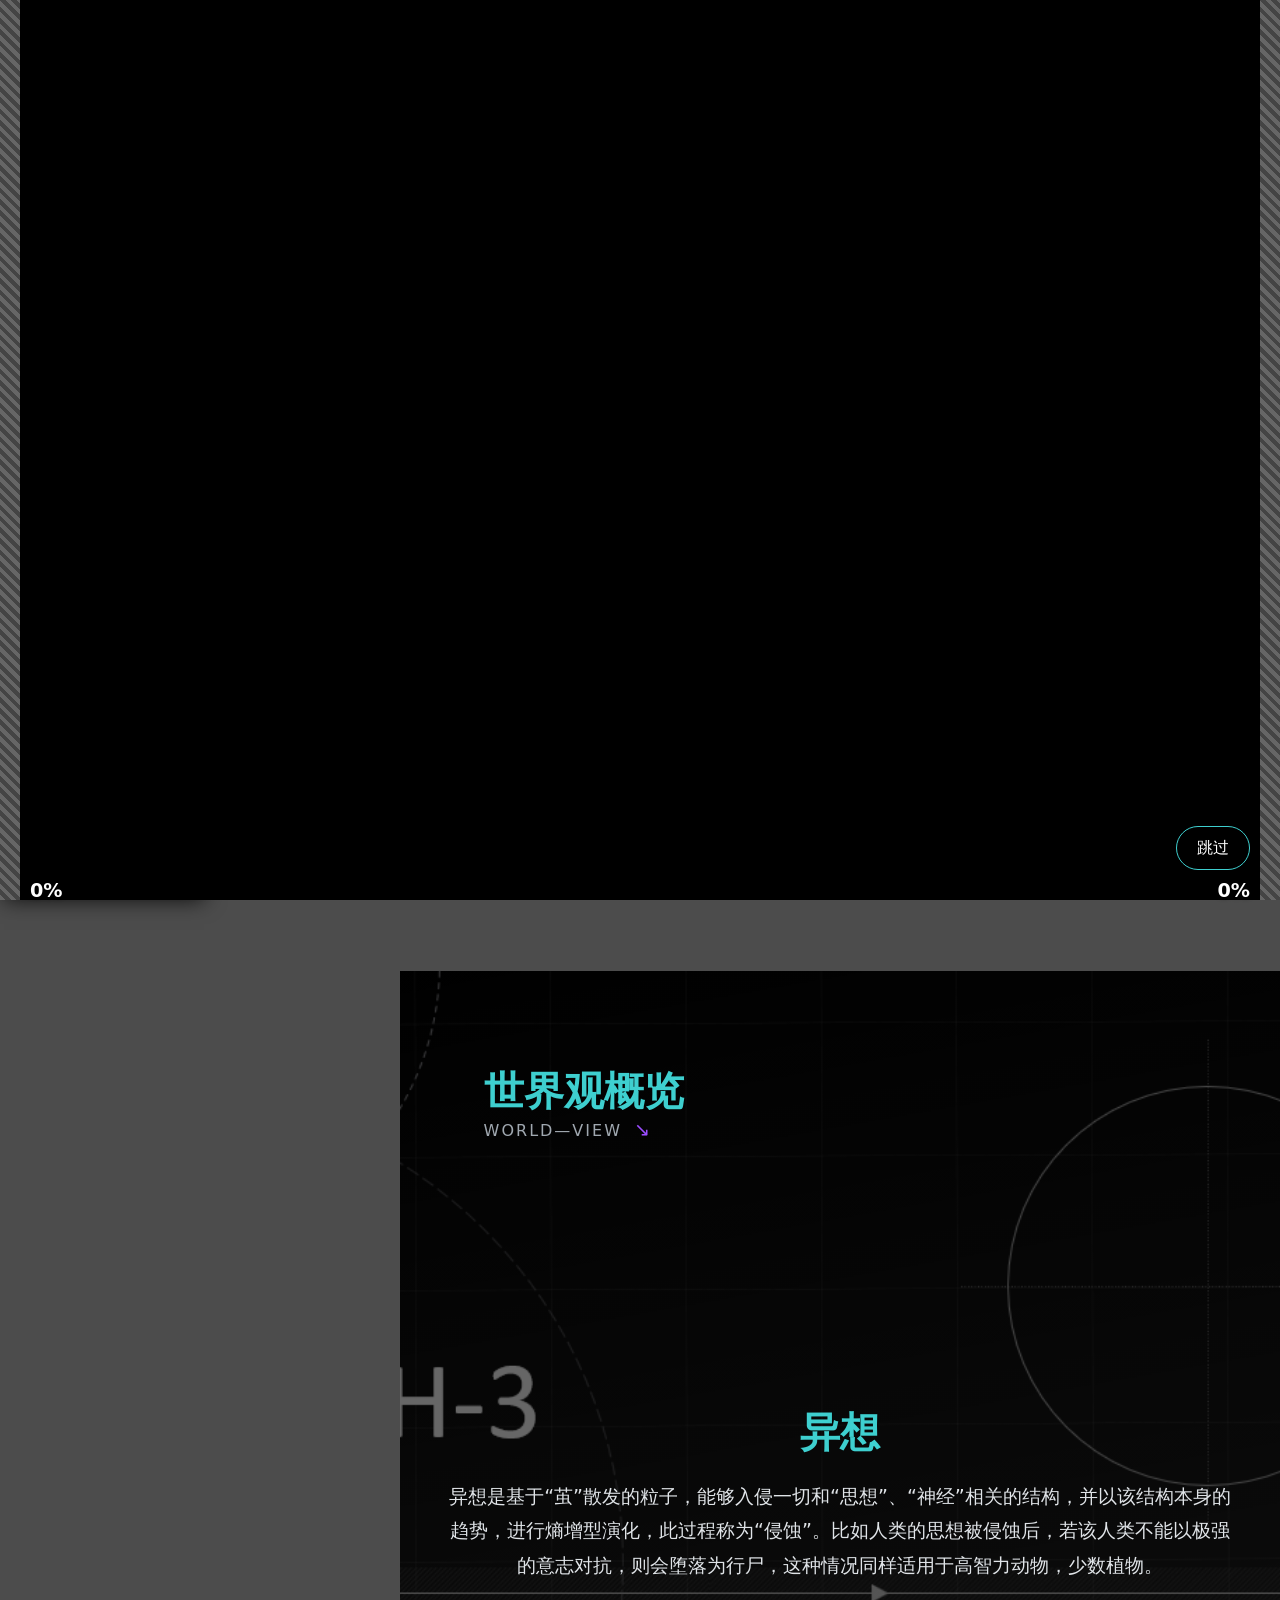
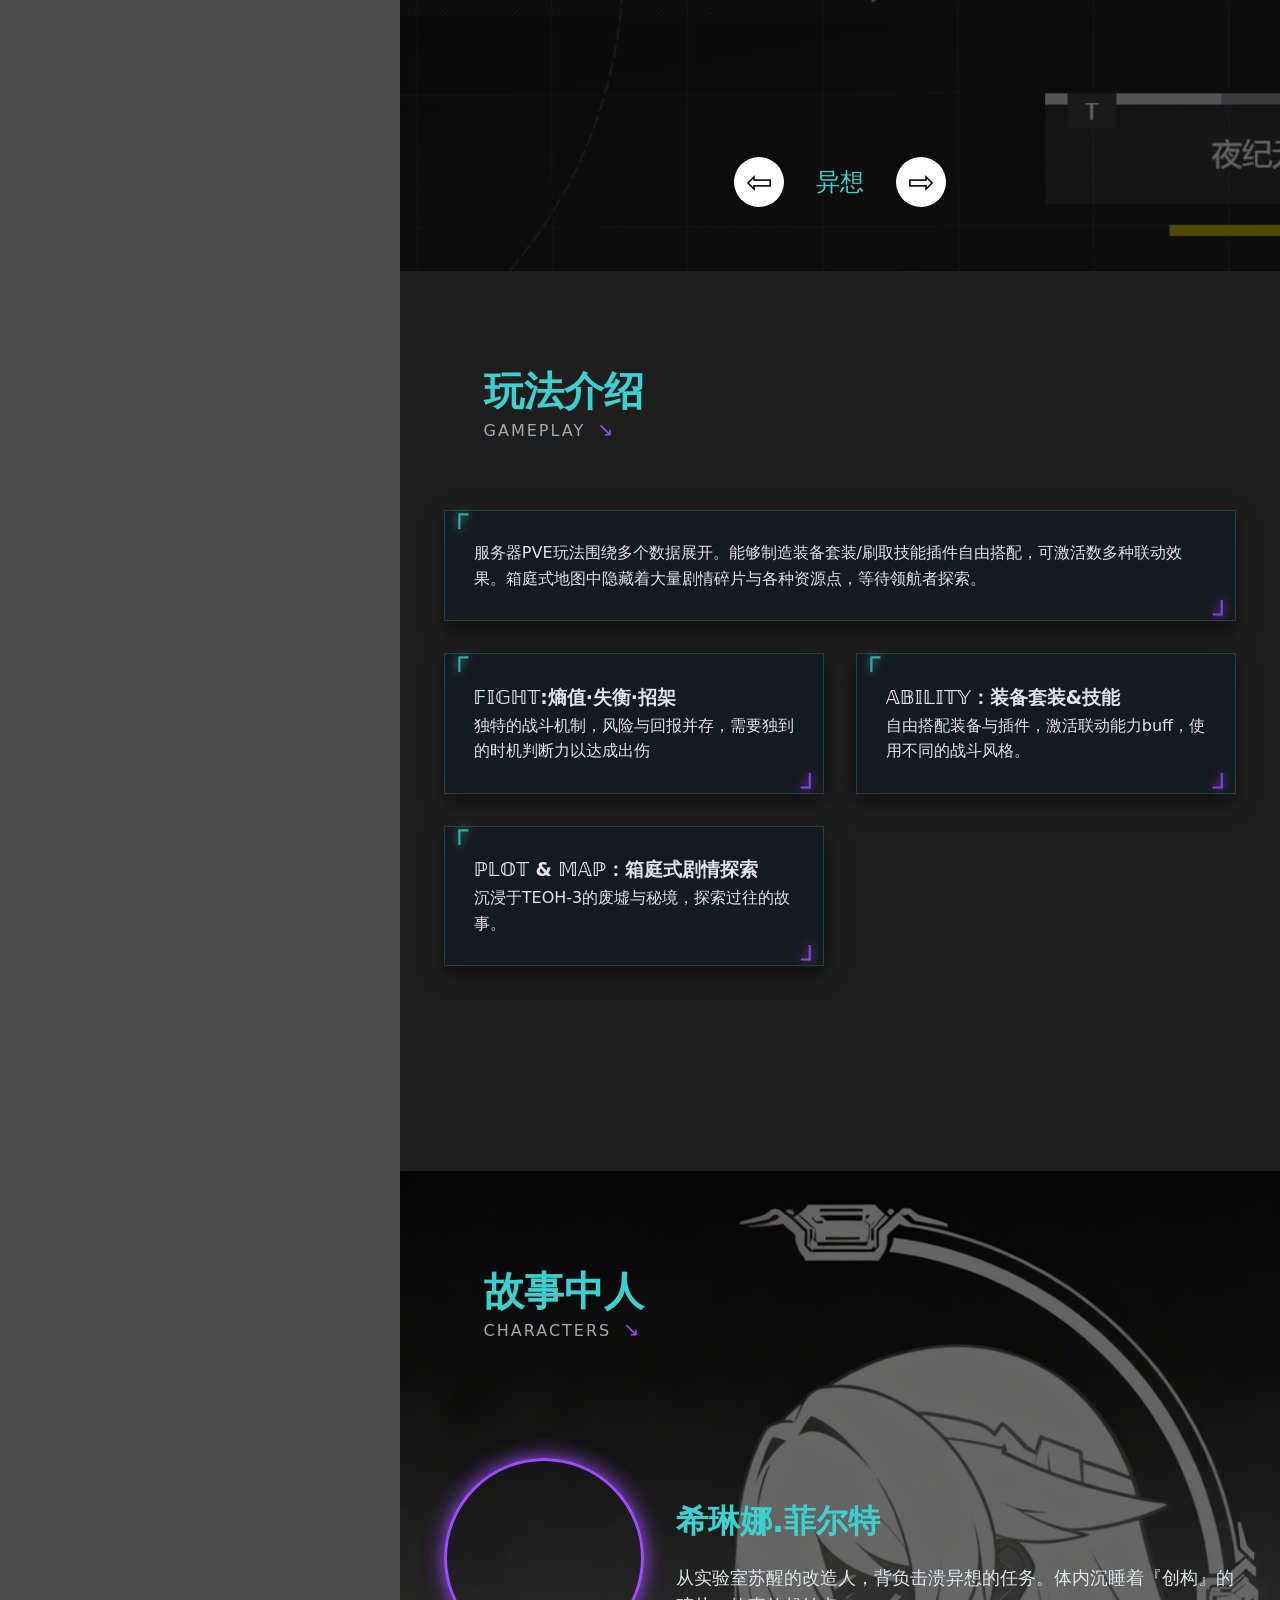
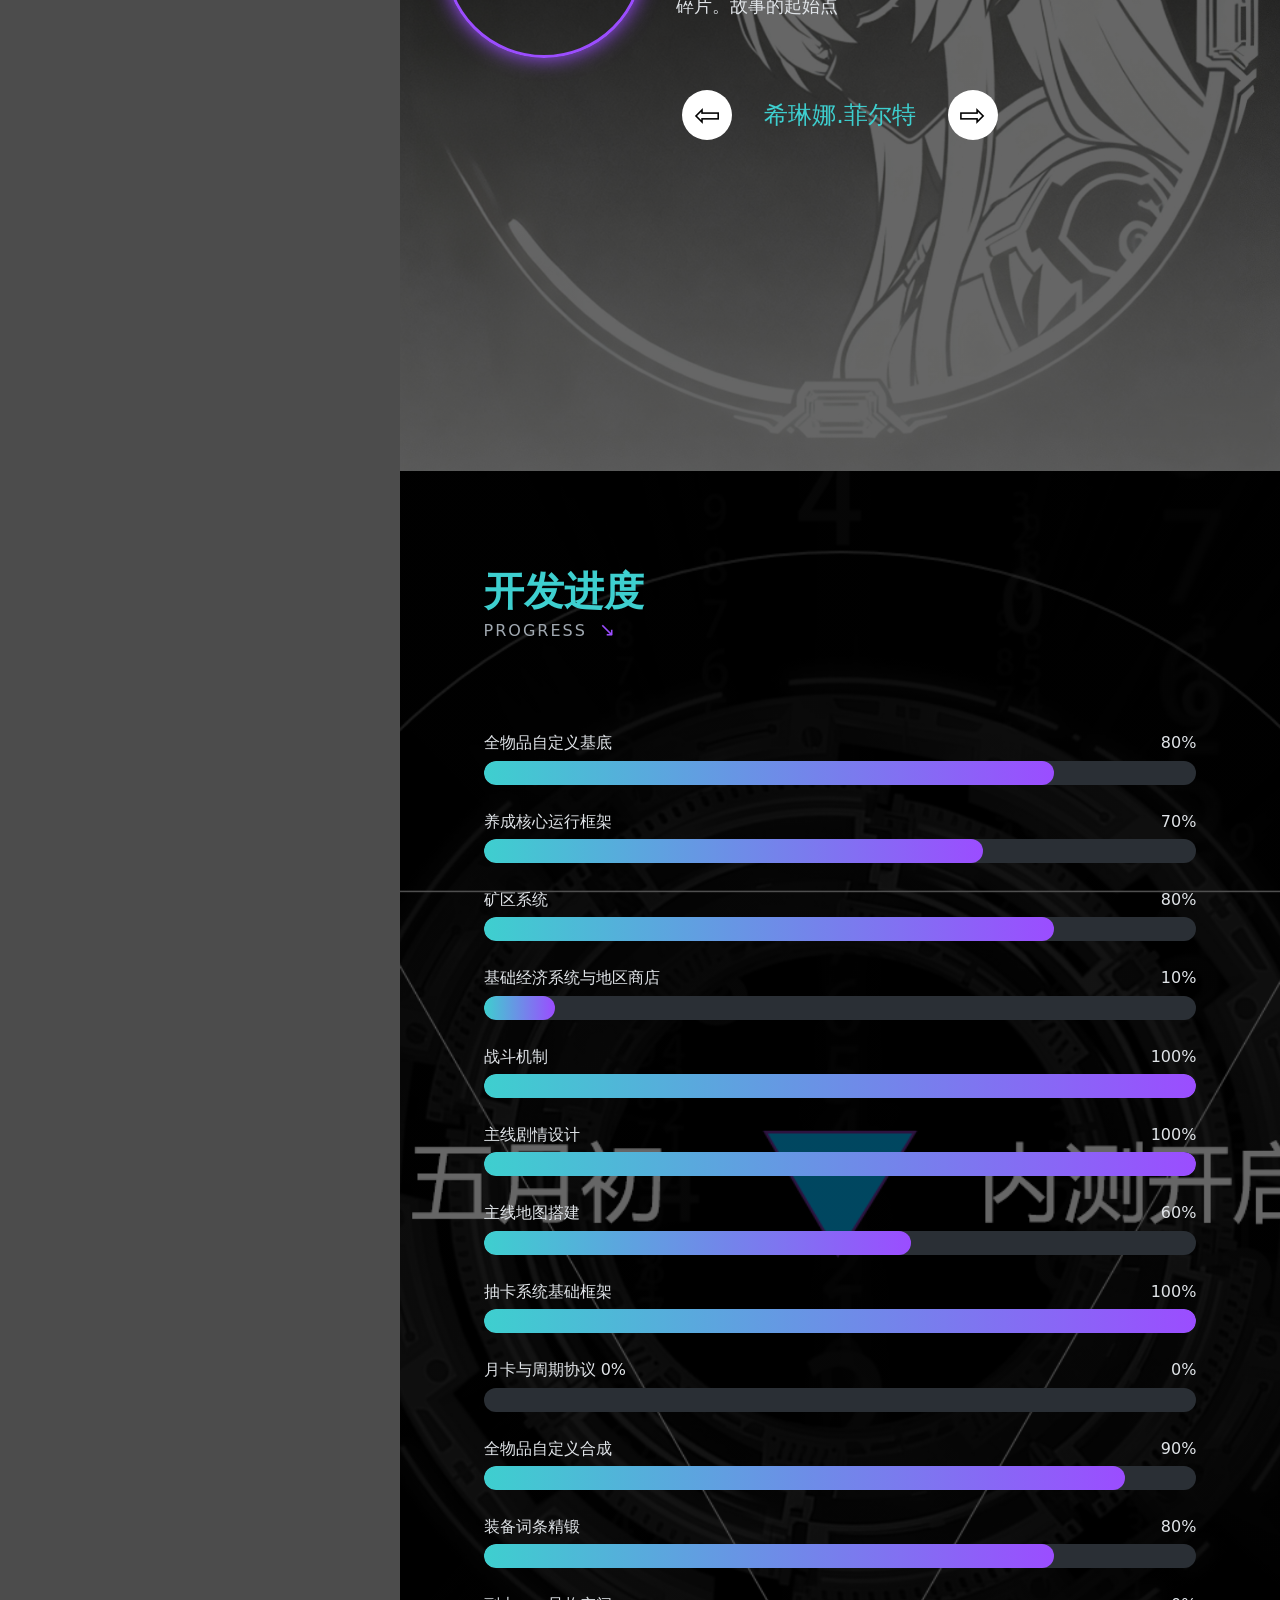
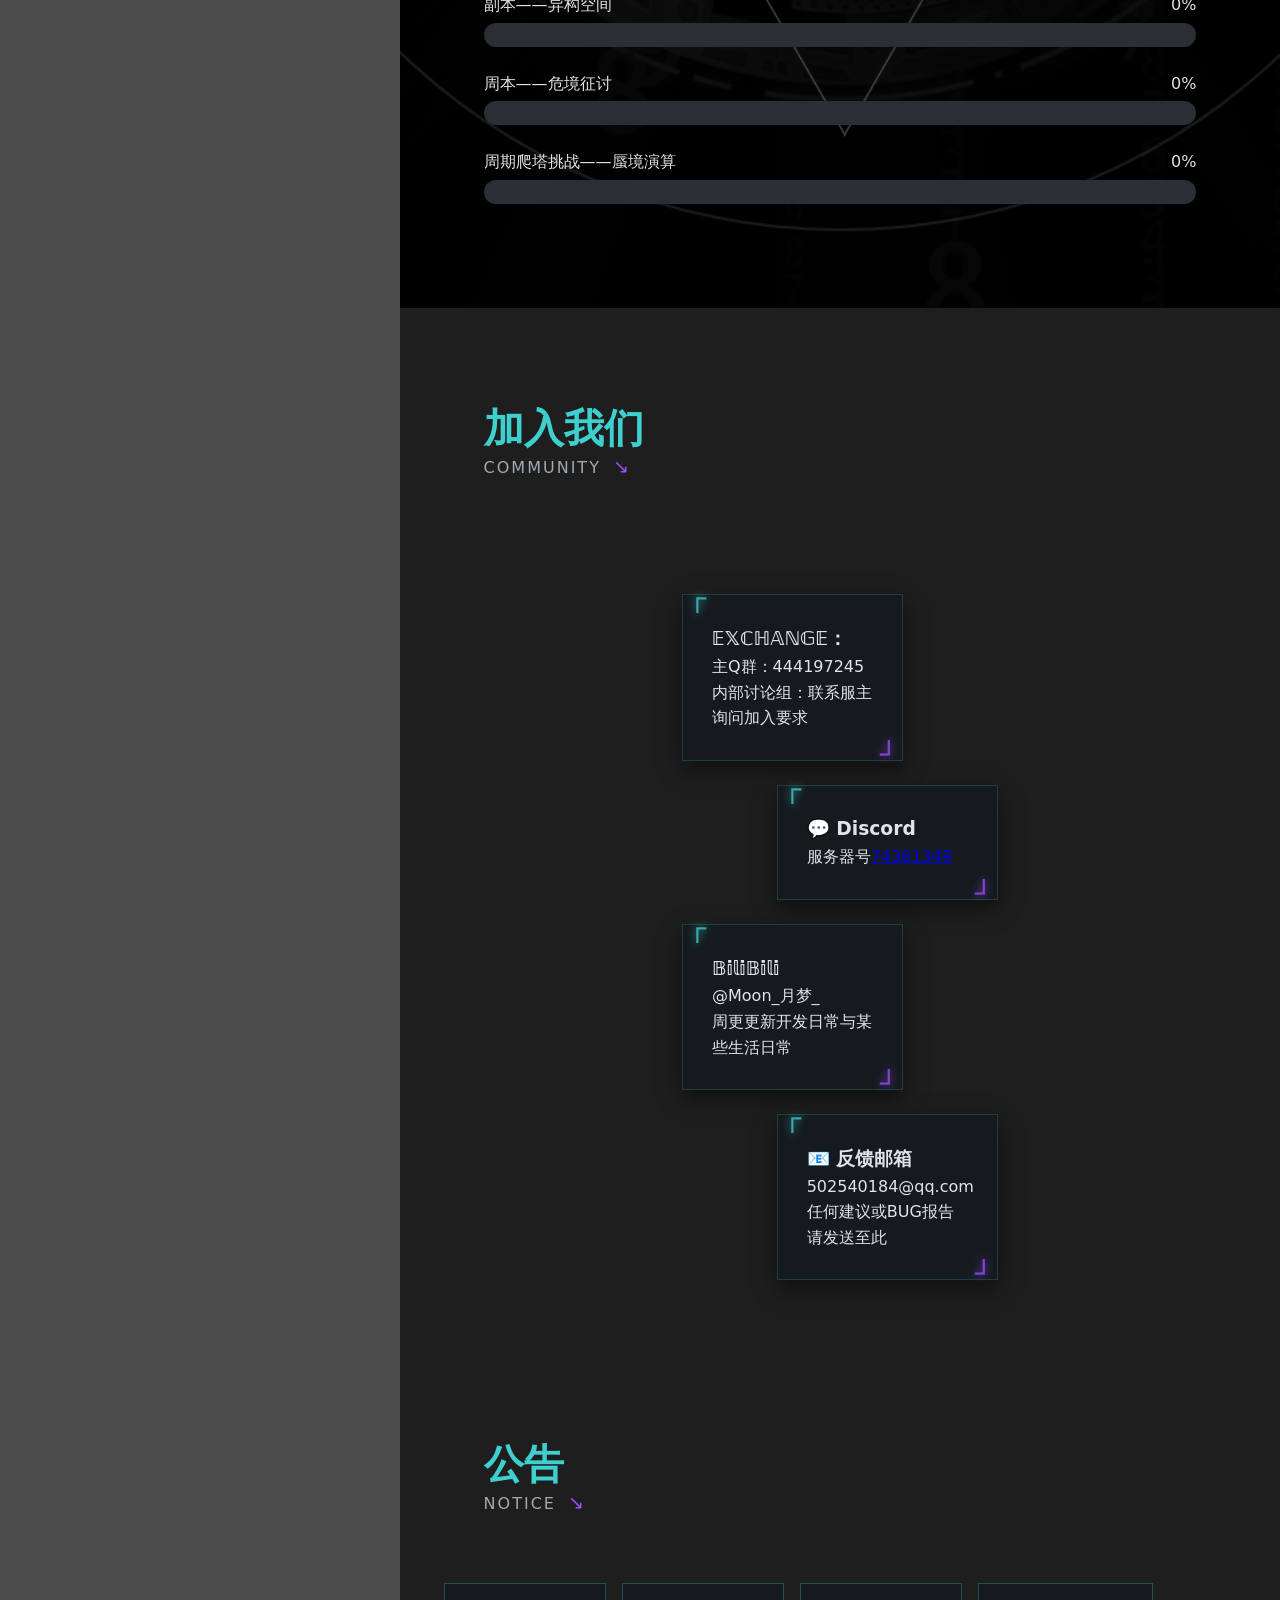
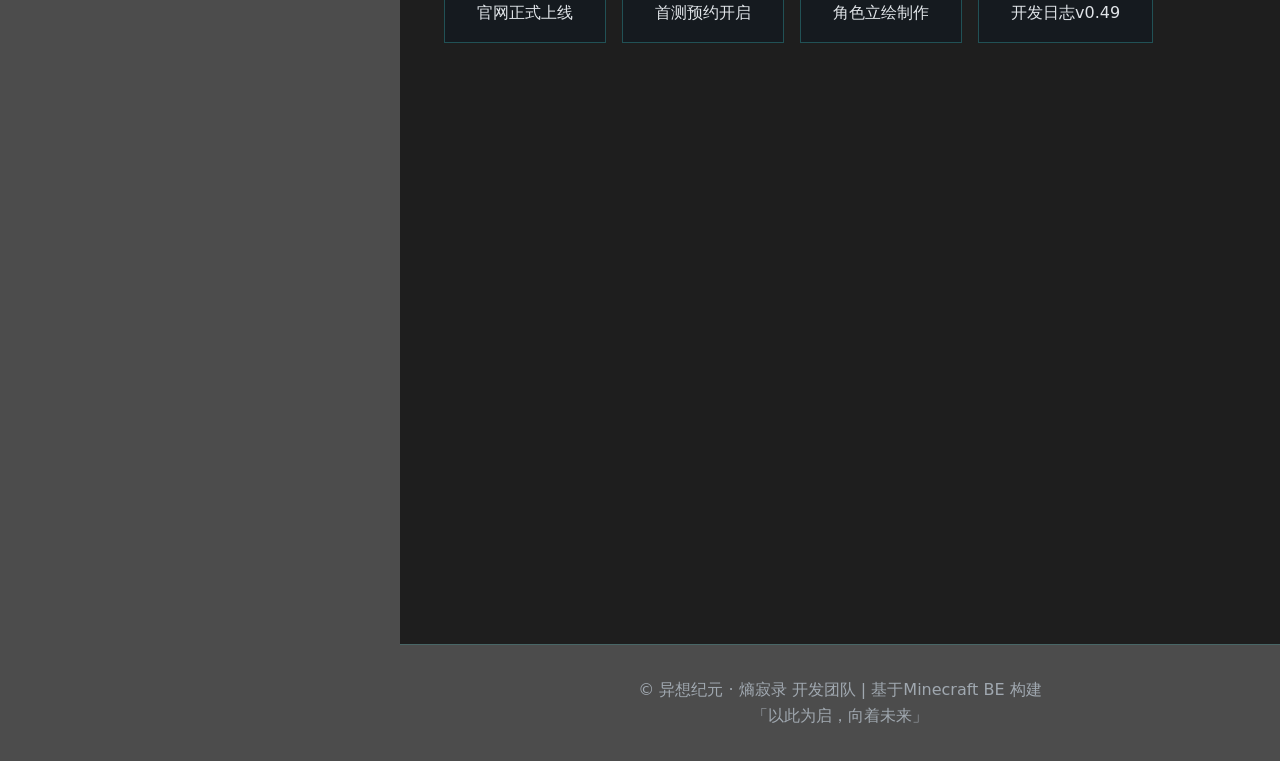
==== commit 8be71210: "Update index.html" ====
--- a/index.html
+++ b/index.html
@@ -67,7 +67,7 @@
     <main class="scroll-content">
         <!-- 英雄区 -->
         <section id="hero" class="section hero-section">
-            <h1 class="hero-title">▷异想纪元·熵寂录◁</h1>
+            <h1 class="hero-title">异想纪元·熵寂录</h1>
             <div class="hero-sub">
                 <span class="left">内部开发版本—V0.57</span>
                 <span class="right">𝓣𝓱𝓮 𝓐𝓰𝓮 𝓞𝓯 𝓕𝓪𝓷𝓽𝓪𝓼𝔂</span>
@@ -711,4 +711,4 @@
         });
     </script>
 </body>
-</html>+</html>
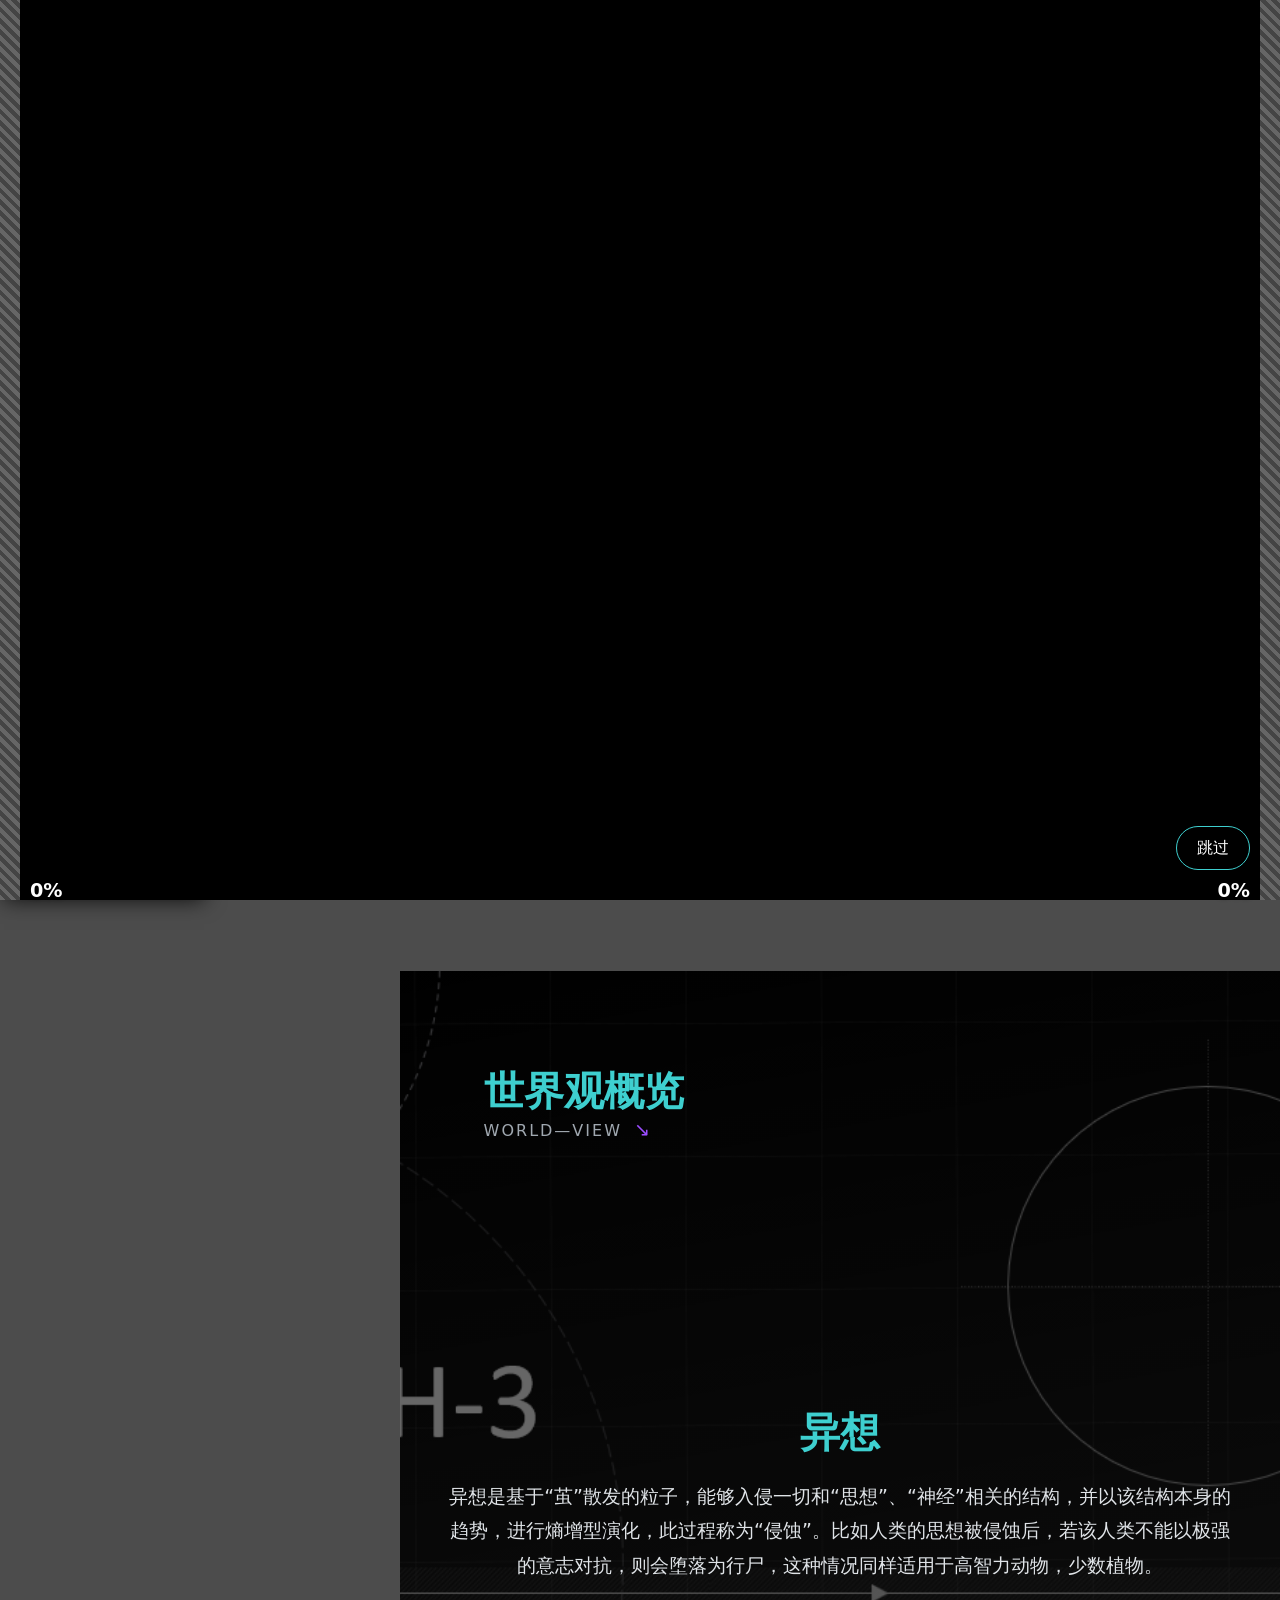
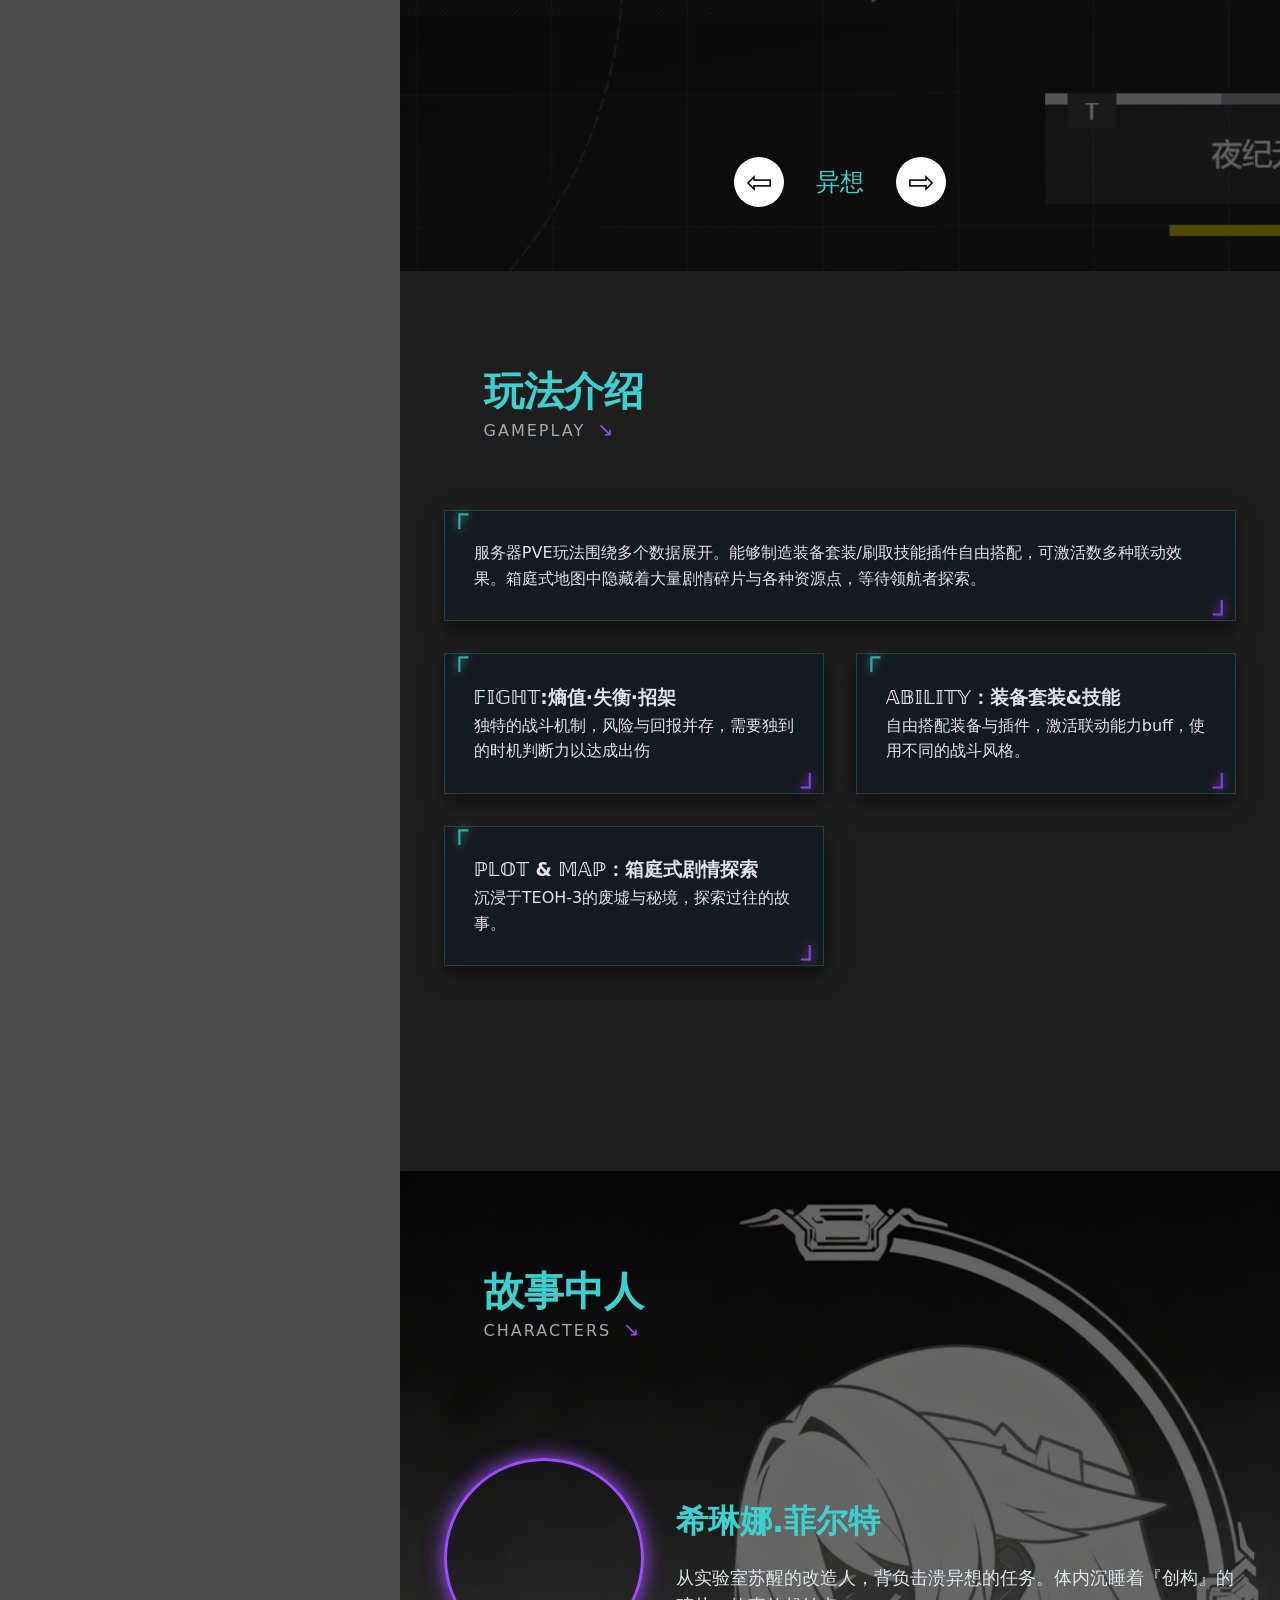
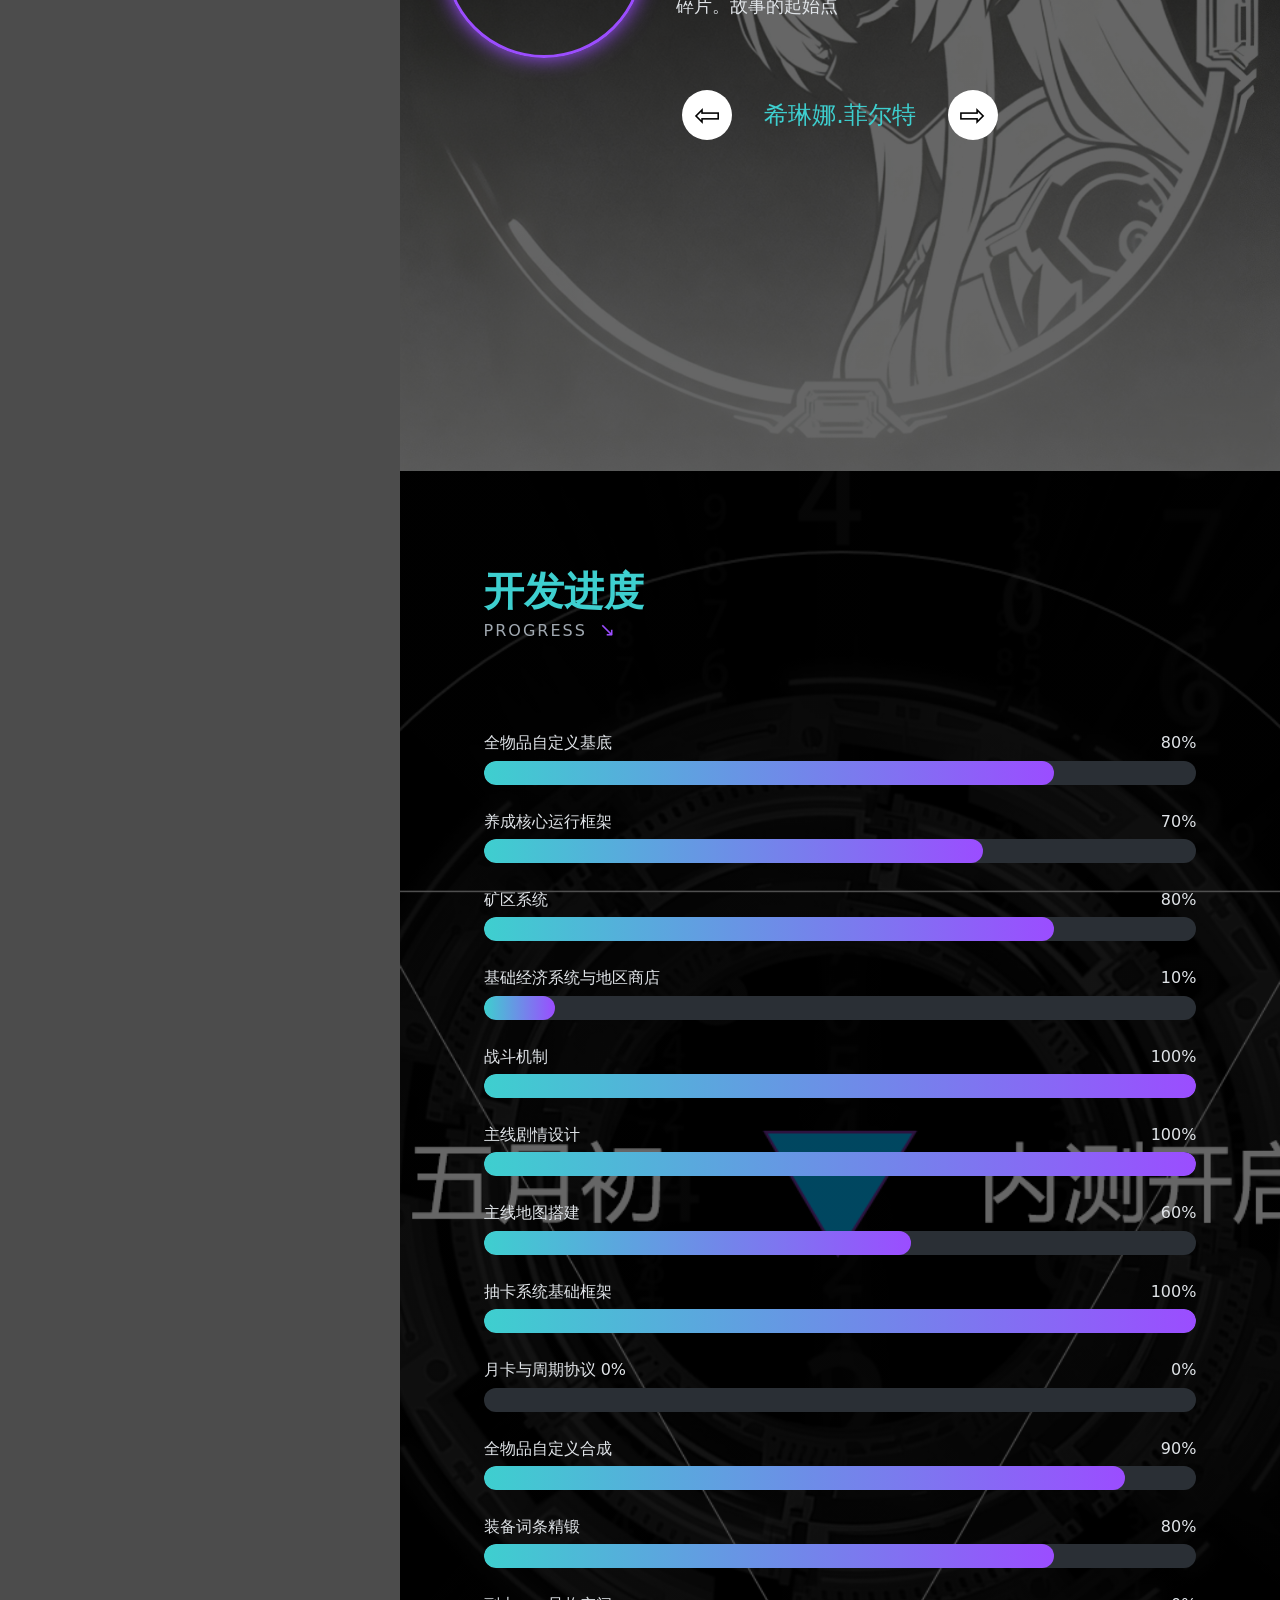
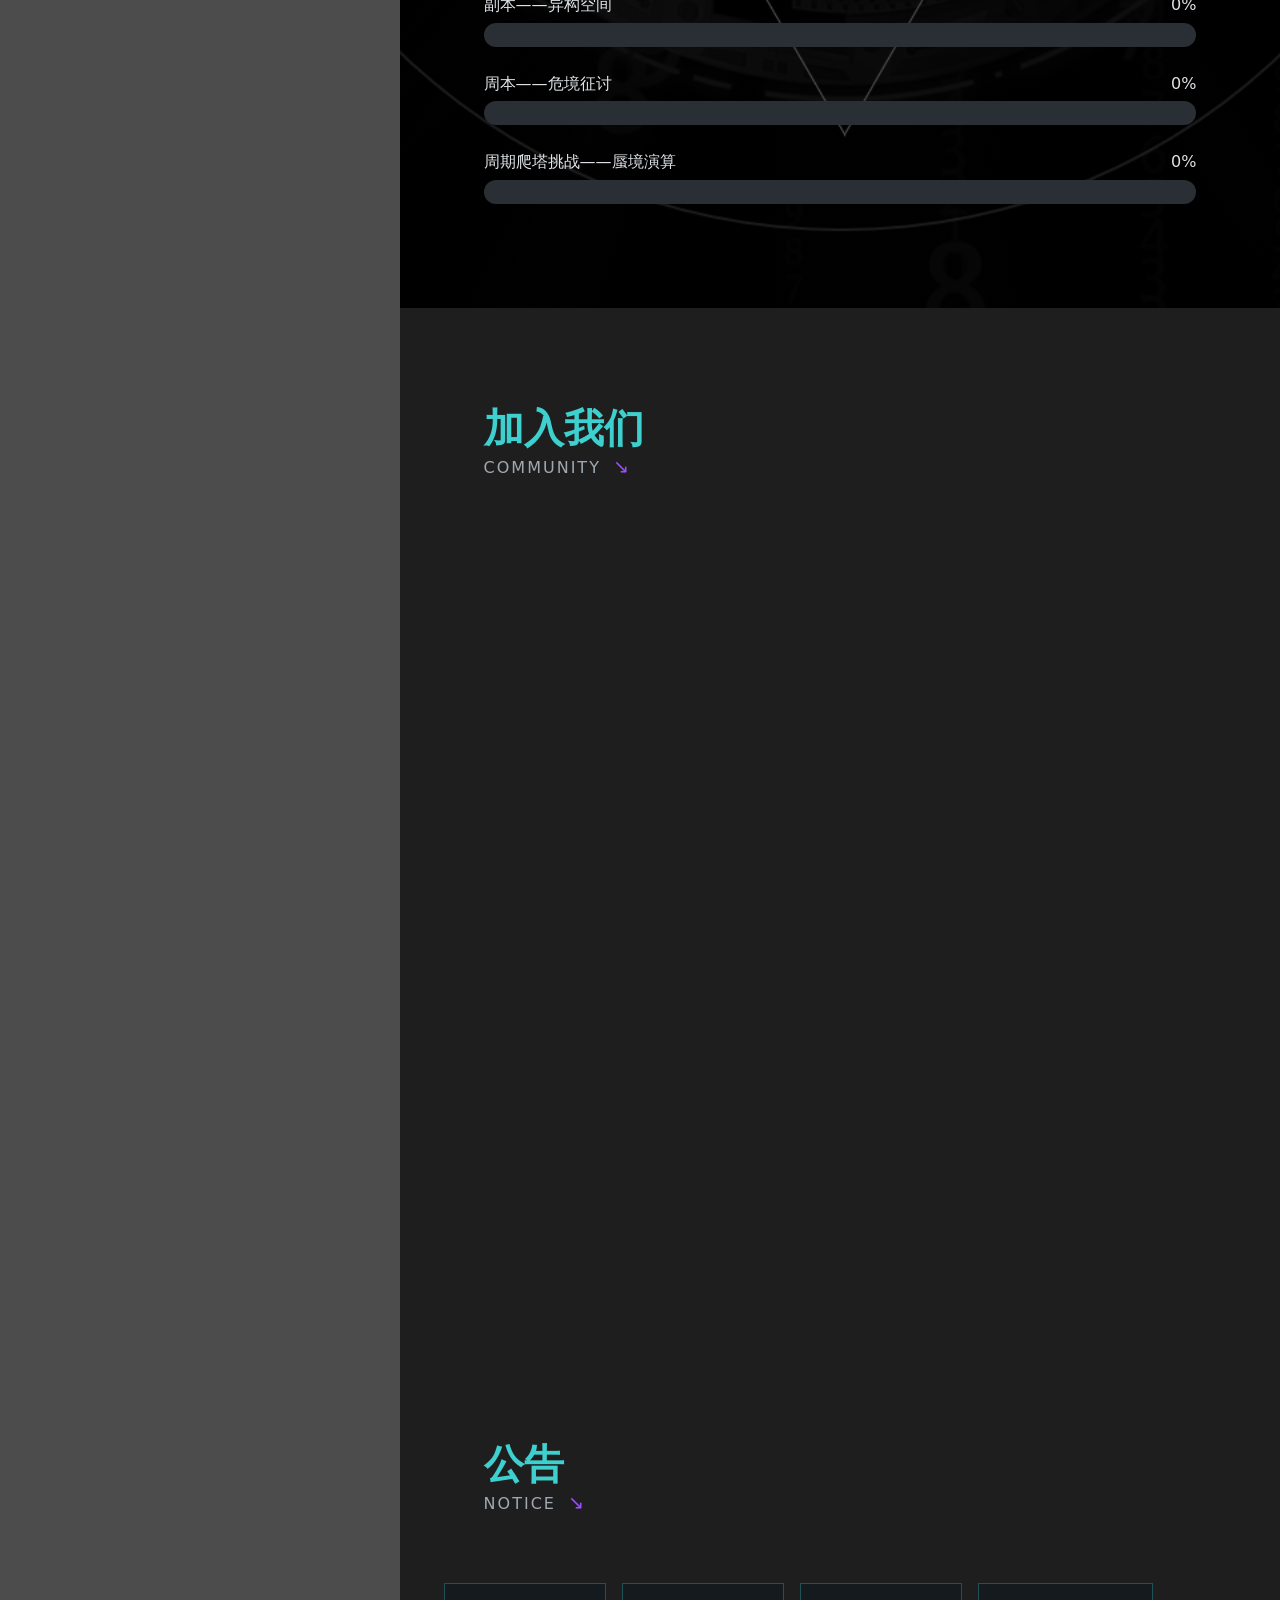
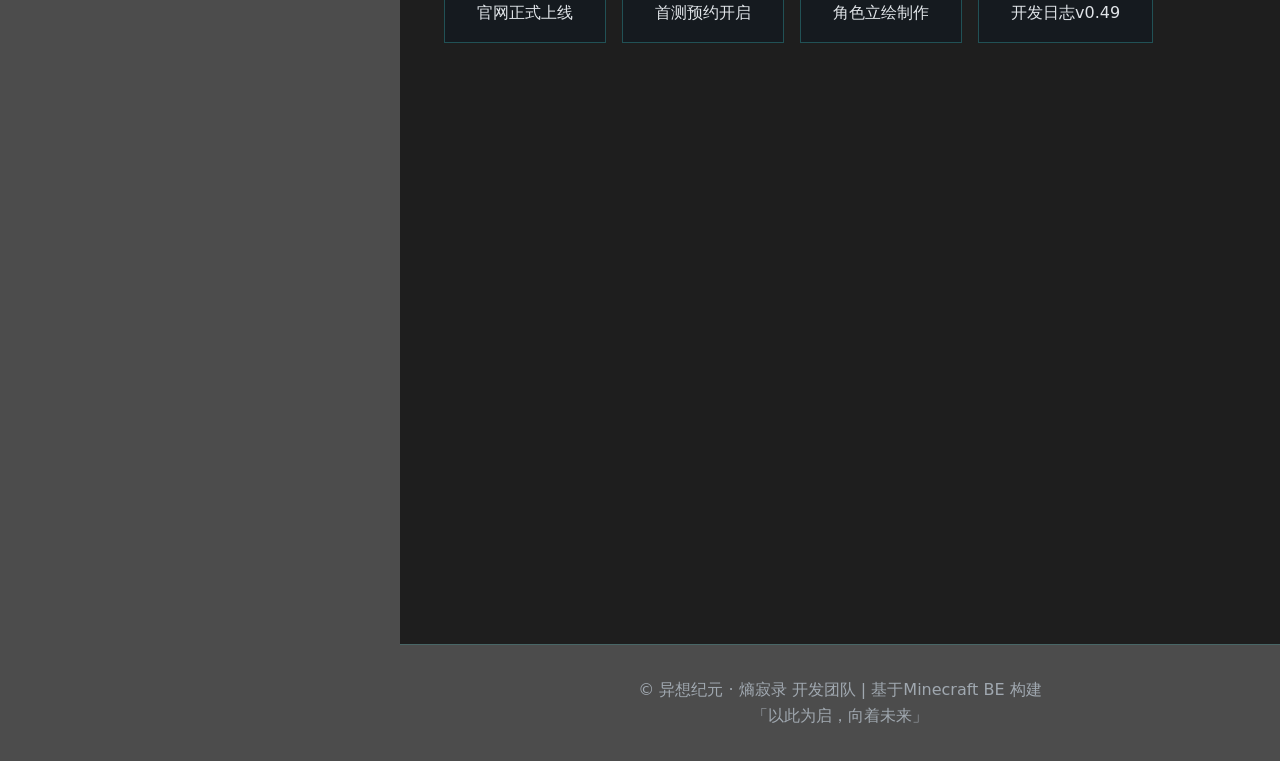
==== commit 75873109: "Update index.html" ====
--- a/index.html
+++ b/index.html
@@ -58,6 +58,21 @@
             <li><a href="#community">社区</a></li>
             <li><a href="#notice">公告</a></li>
         </ul>
+                <!-- 侧边栏底部按钮区域 -->
+        <div class="sidebar-buttons">
+            <div class="sidebar-button" id="btnShop" style="background-image: url('images/btn-shop.png');">
+                <span>蚀数库「商店」</span>
+            </div>
+            <div class="sidebar-button" id="btnBili" style="background-image: url('images/btn-bili.png');">
+                <span>B站主页</span>
+            </div>
+            <div class="sidebar-button" id="btnUser" style="background-image: url('images/btn-user.png');">
+                <span id="userBtnText">登录/注册</span>
+            </div>
+            <div class="sidebar-button" id="btnTicket" style="background-image: url('images/btn-ticket.png');">
+                <span>填写工单</span>
+            </div>
+        </div>
     </div>
 
     <!-- 遮罩层（移动端） -->
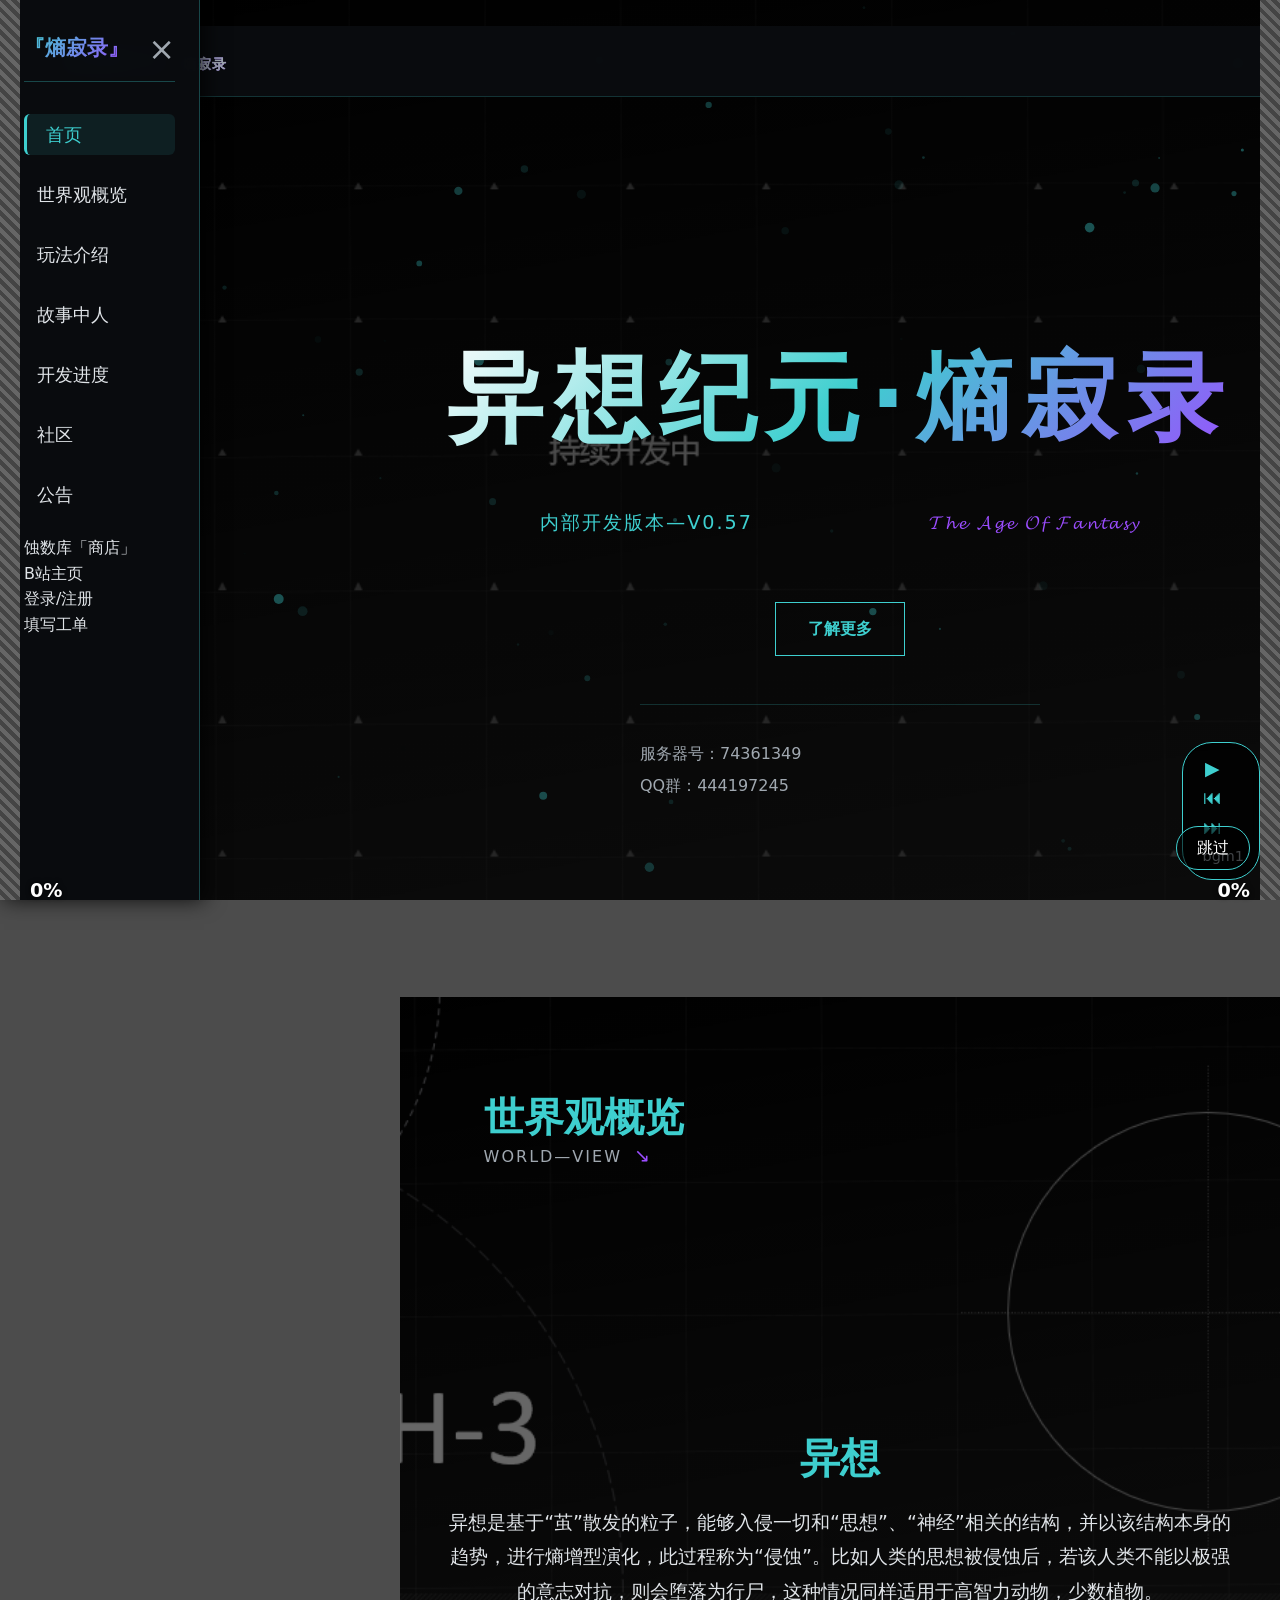
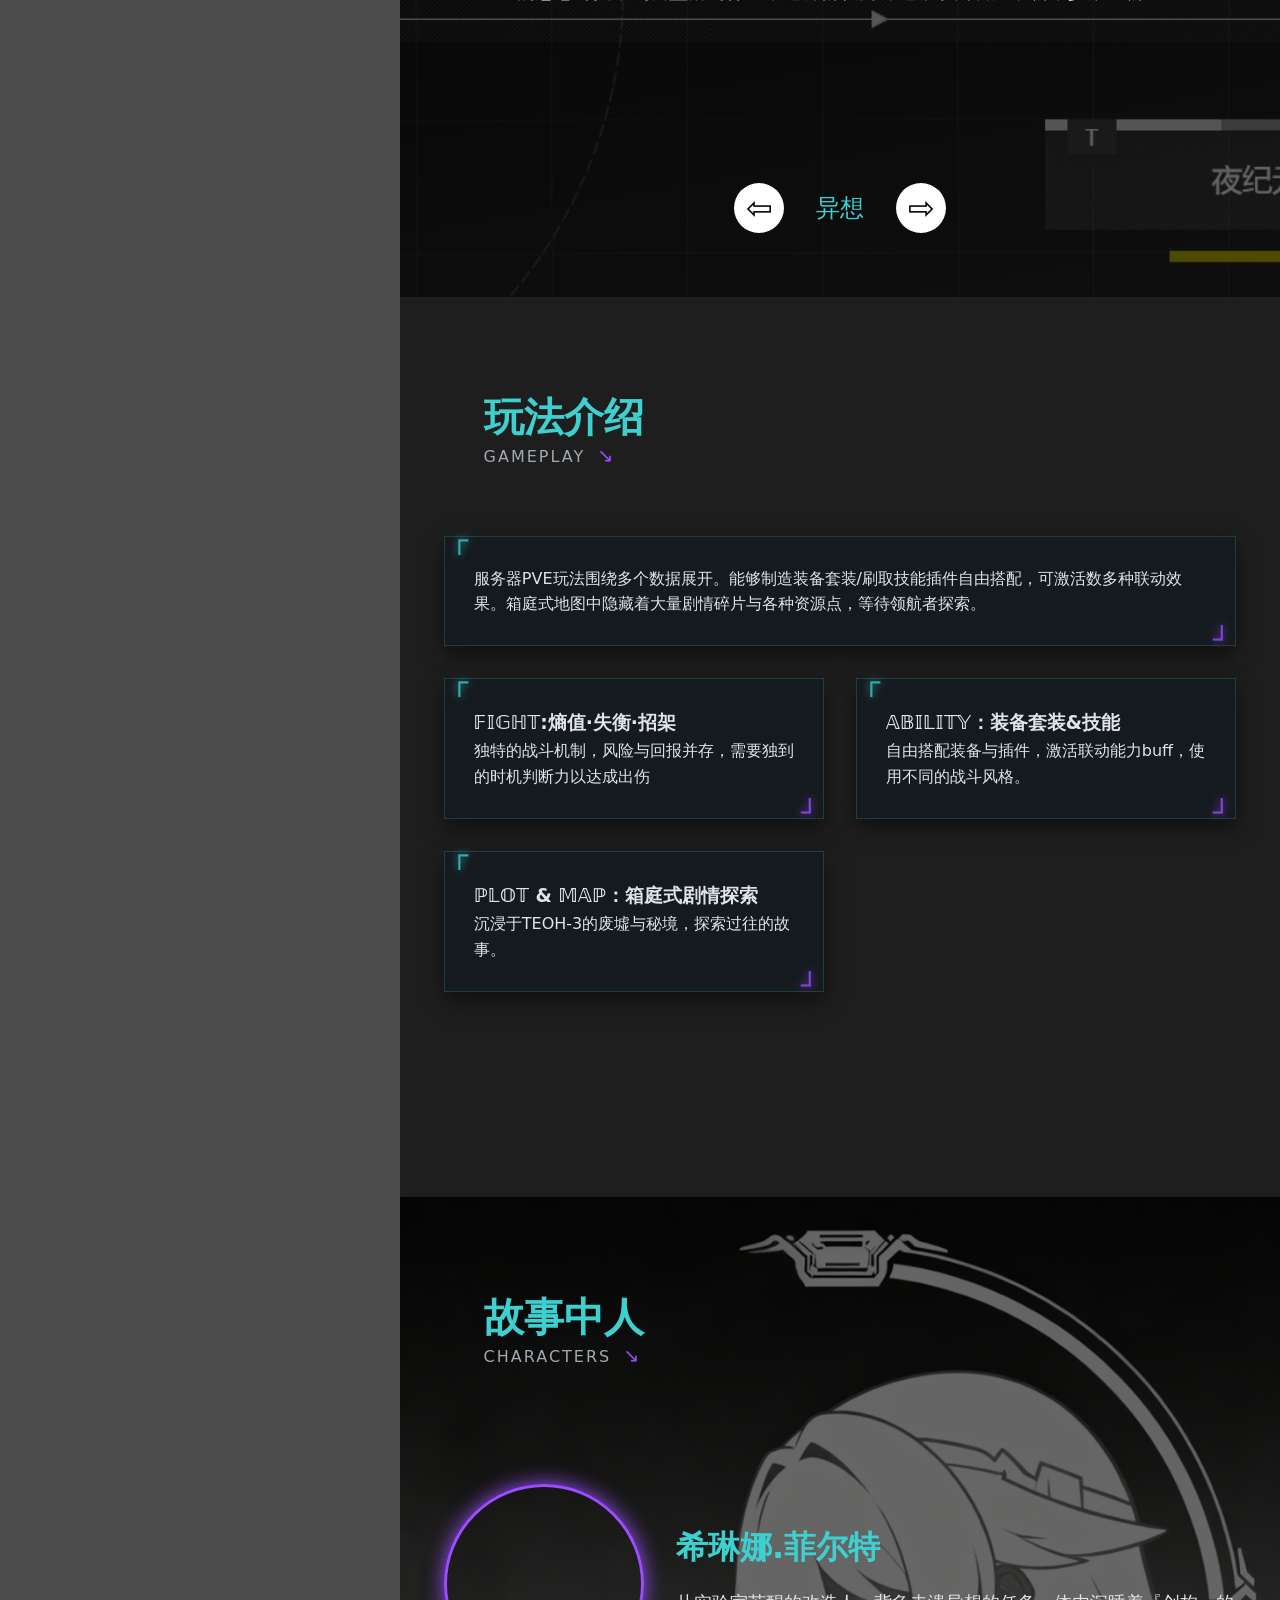
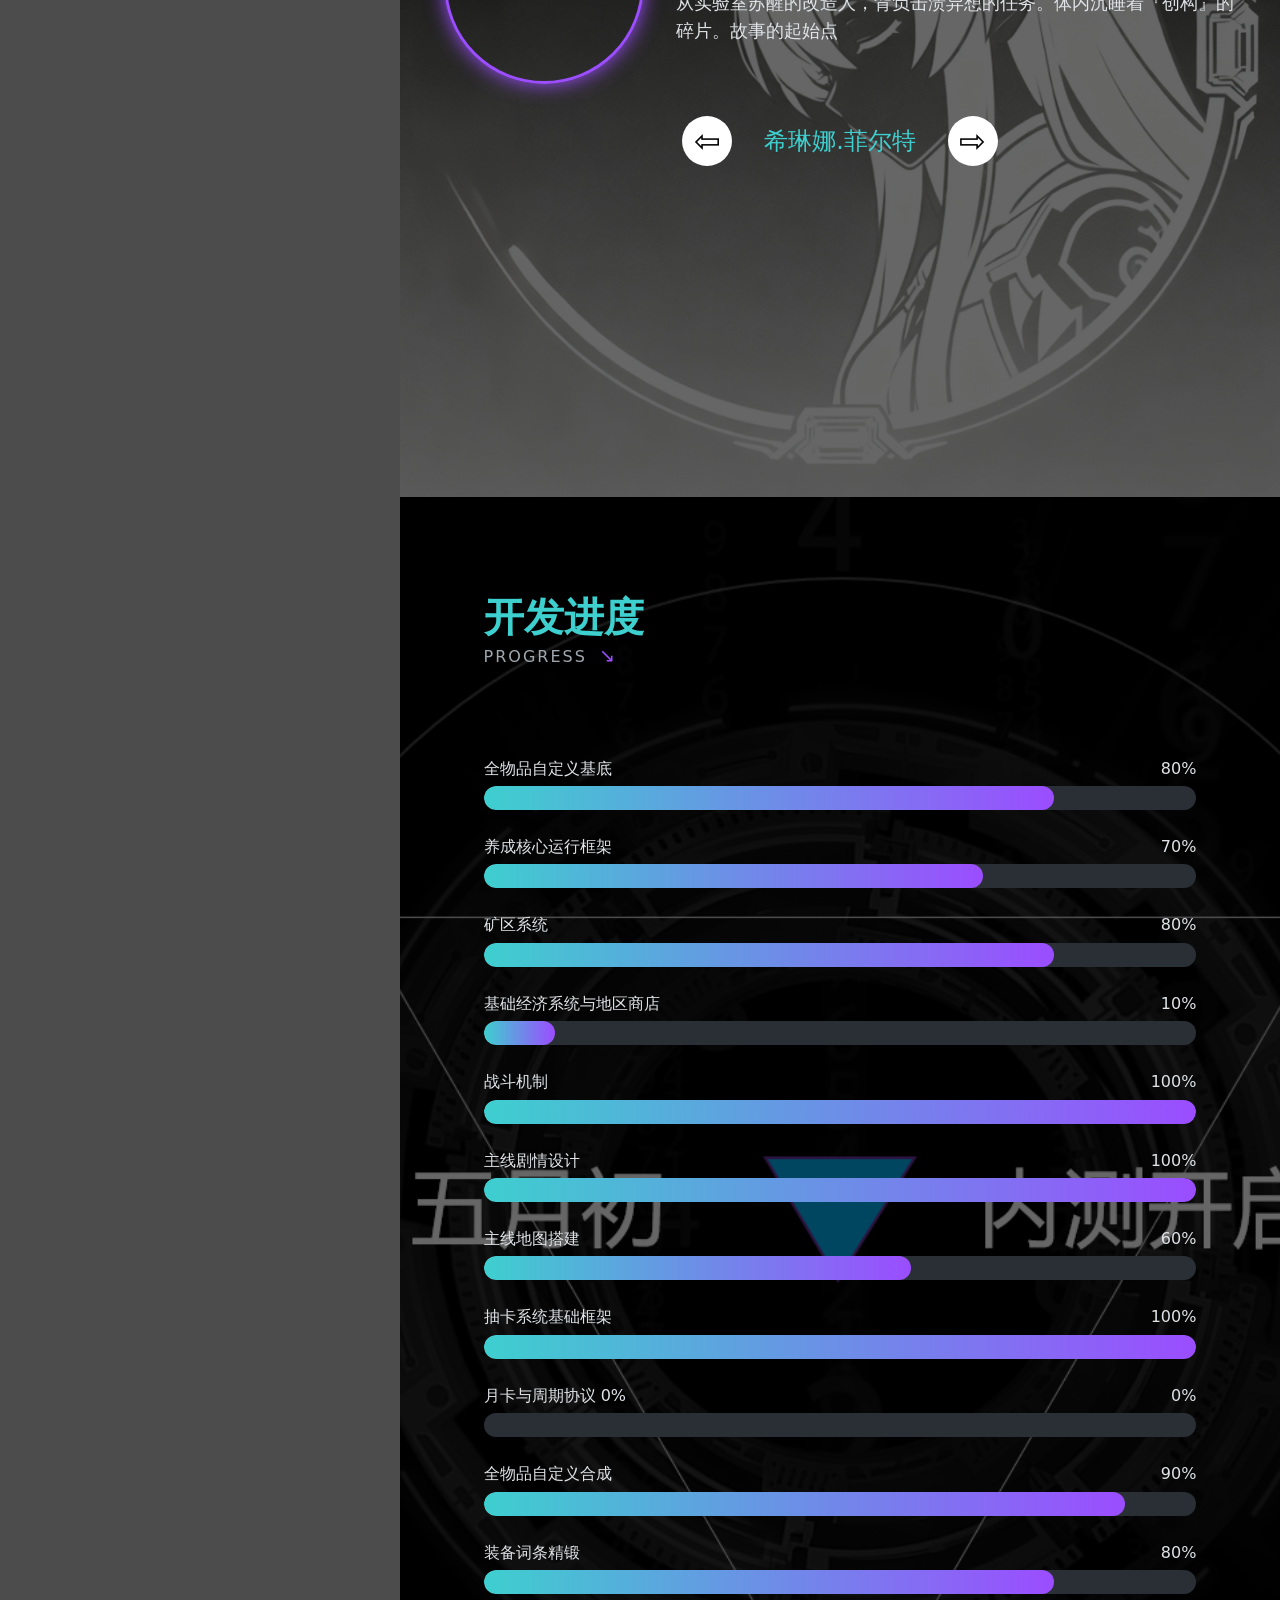
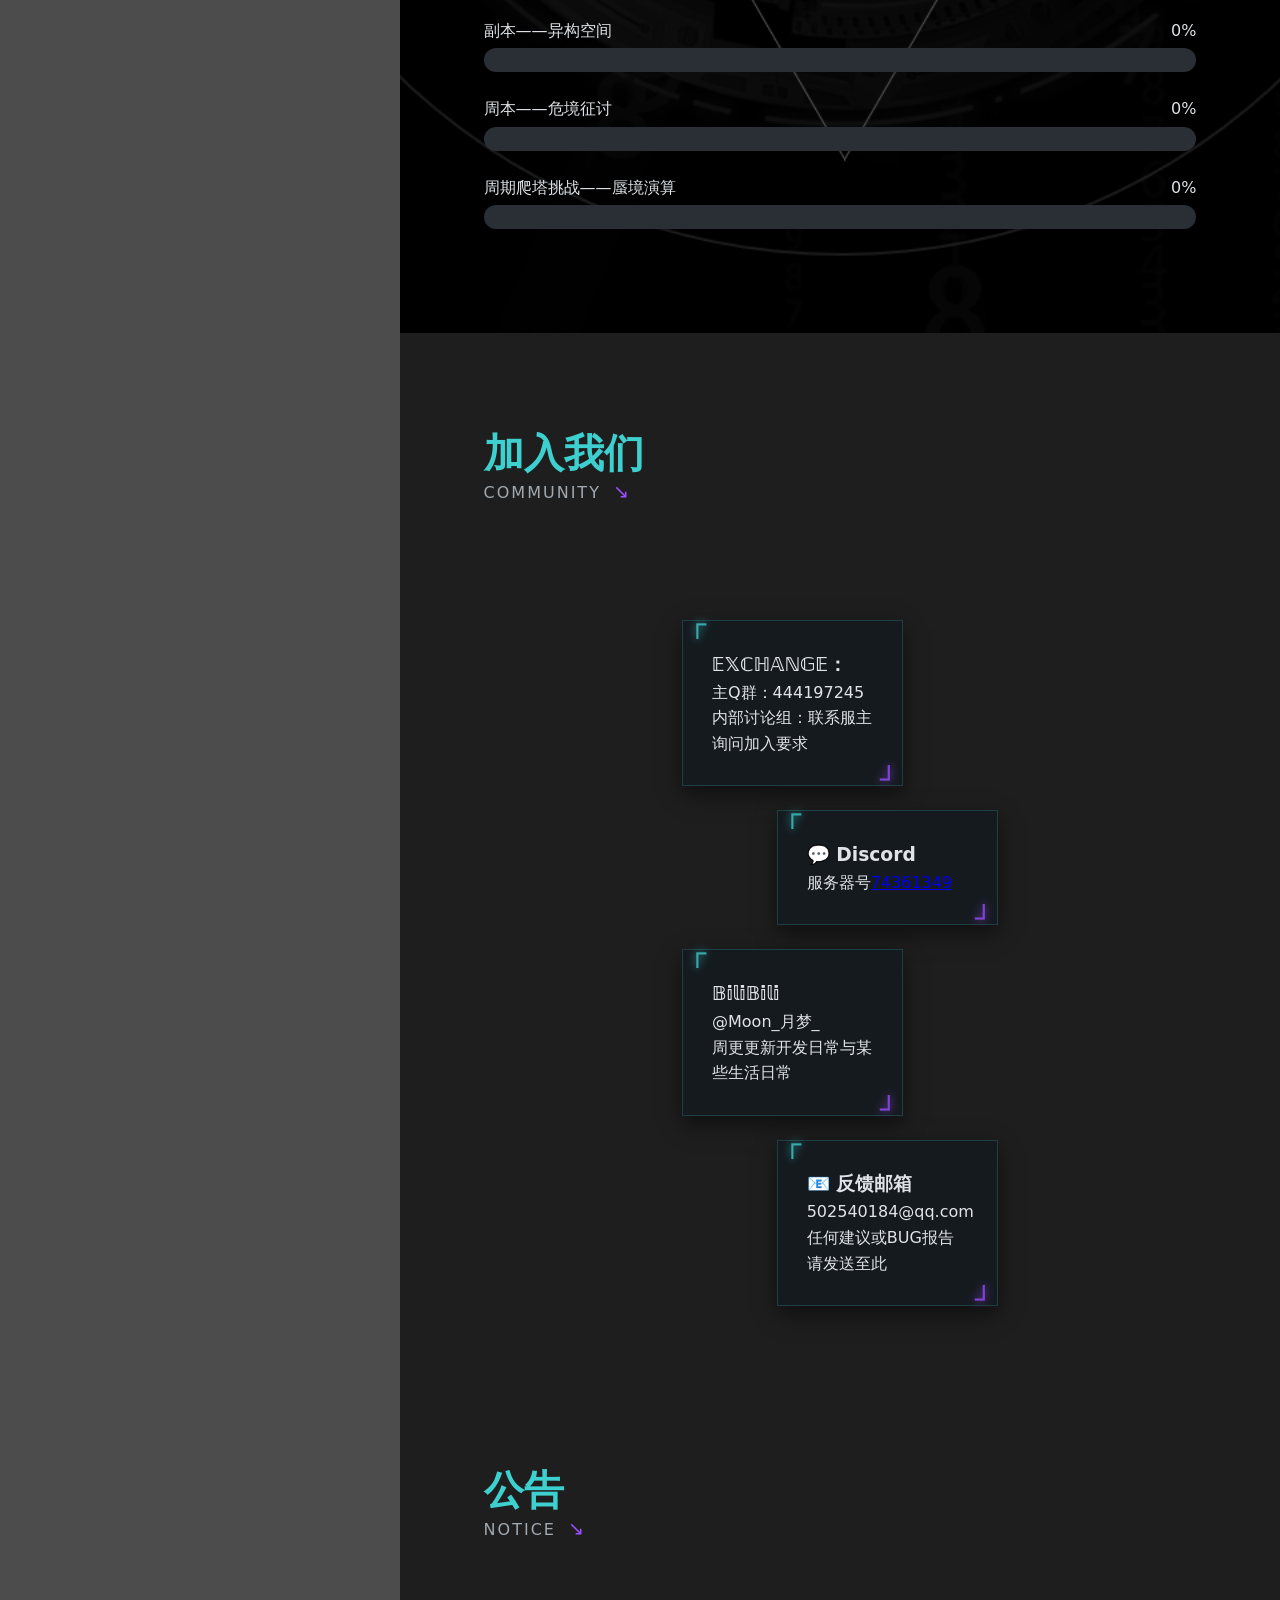
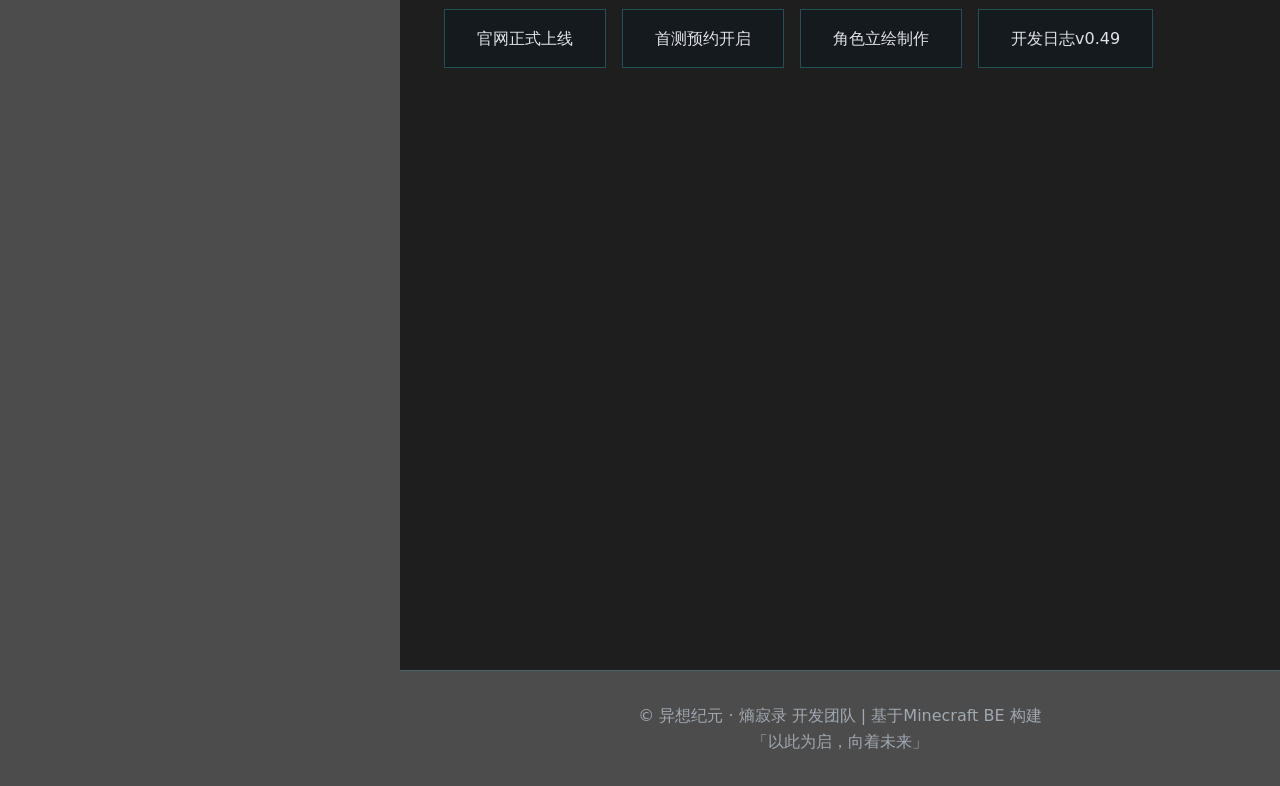
==== commit 081157c5: "Update index.html" ====
--- a/index.html
+++ b/index.html
@@ -9,12 +9,13 @@
     <link rel="stylesheet" href="style.css">
 </head>
 <body class="page-home">
-    <!-- 加载视频层 -->
-<div id="loadingVideo">
-    <!-- 视频背景 -->
-    <video id="introVideo" autoplay muted playsinline>
-        <source src="video/intro.mp4" type="video/mp4">
-    </video>
+<!-- 加载层（图片版） -->
+<div id="loading">
+    <!-- 背景图片（根据屏幕宽度自动切换） -->
+    <picture>
+        <source srcset="images/loading-mobile.jpg" media="(max-width: 767px)">
+        <img src="images/loading-desktop.jpg" alt="loading" class="loading-image">
+    </picture>
 
     <!-- 左右垂直进度条（带跟随数字） -->
     <div class="progress-left">
@@ -724,6 +725,41 @@
                 }
             });
         });
+        // ========== 侧边栏按钮跳转 ==========
+document.getElementById('btnShop').addEventListener('click', () => {
+    window.location.href = 'shop.html'; // 可替换为实际商店页面
+});
+
+document.getElementById('btnBili').addEventListener('click', () => {
+    window.open('https://space.bilibili.com/559186194', '_blank');
+});
+
+document.getElementById('btnTicket').addEventListener('click', () => {
+    window.location.href = 'ticket.html'; // 可替换为实际工单页面
+});
+
+// ========== 登录状态控制用户按钮 ==========
+const userBtn = document.getElementById('btnUser');
+const userBtnText = document.getElementById('userBtnText');
+
+function updateUserButton() {
+    const token = localStorage.getItem('token');
+    if (token) {
+        userBtnText.textContent = '个人信息';
+    } else {
+        userBtnText.textContent = '登录/注册';
+    }
+}
+updateUserButton();
+
+userBtn.addEventListener('click', () => {
+    const token = localStorage.getItem('token');
+    if (token) {
+        window.location.href = 'profile.html';
+    } else {
+        window.location.href = 'login.html';
+    }
+});
     </script>
 </body>
 </html>
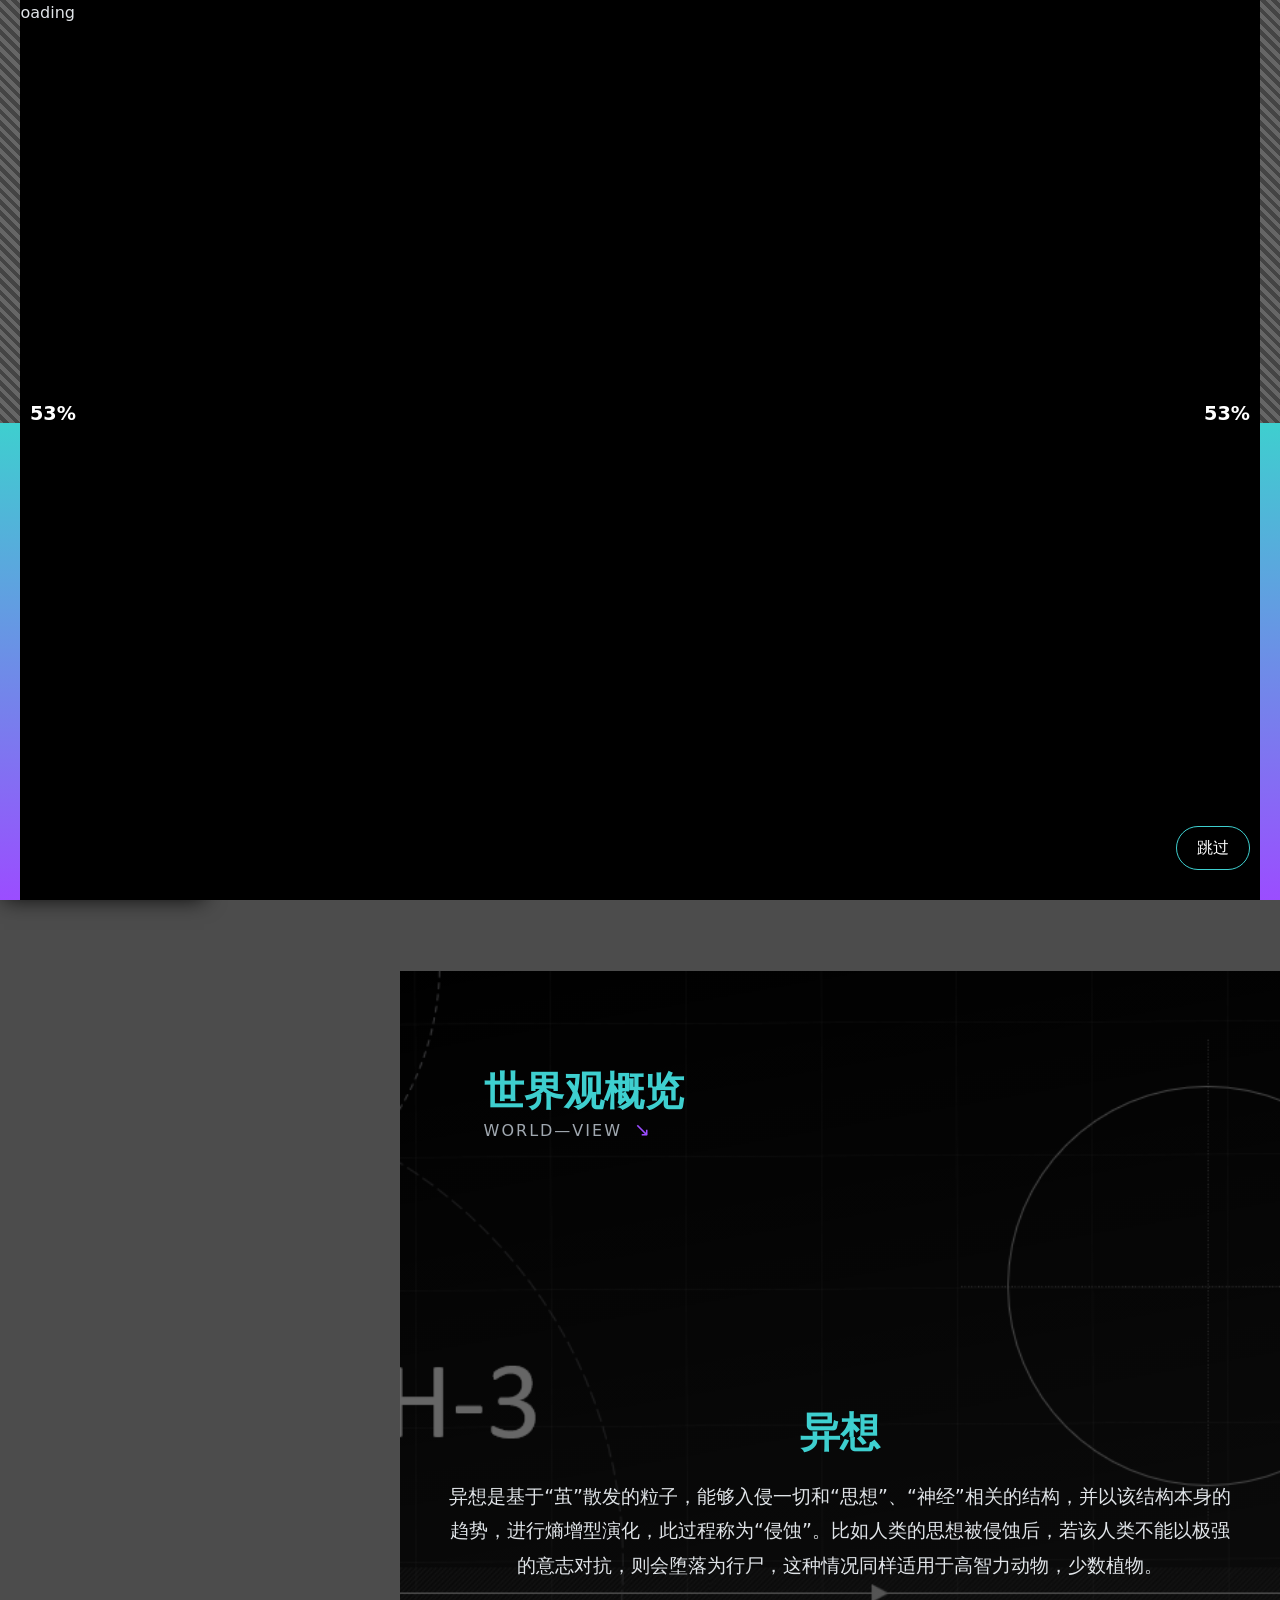
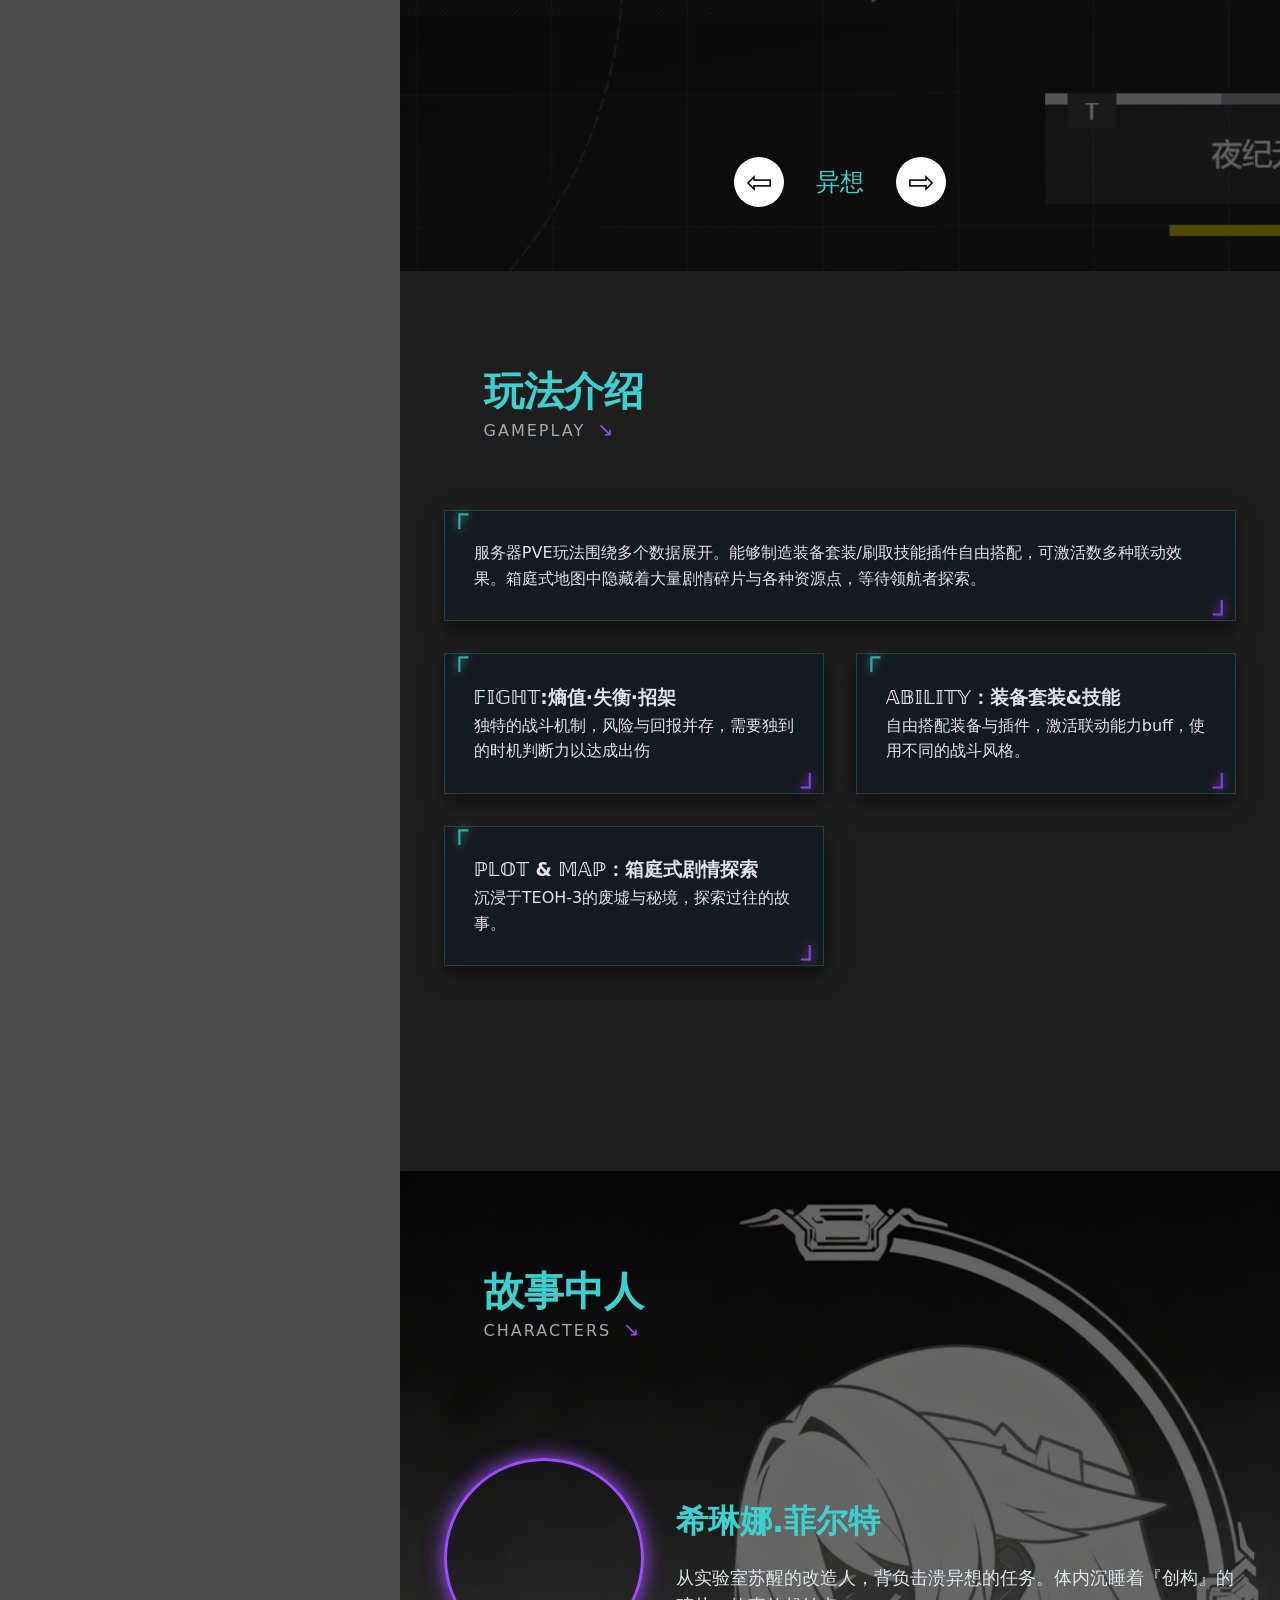
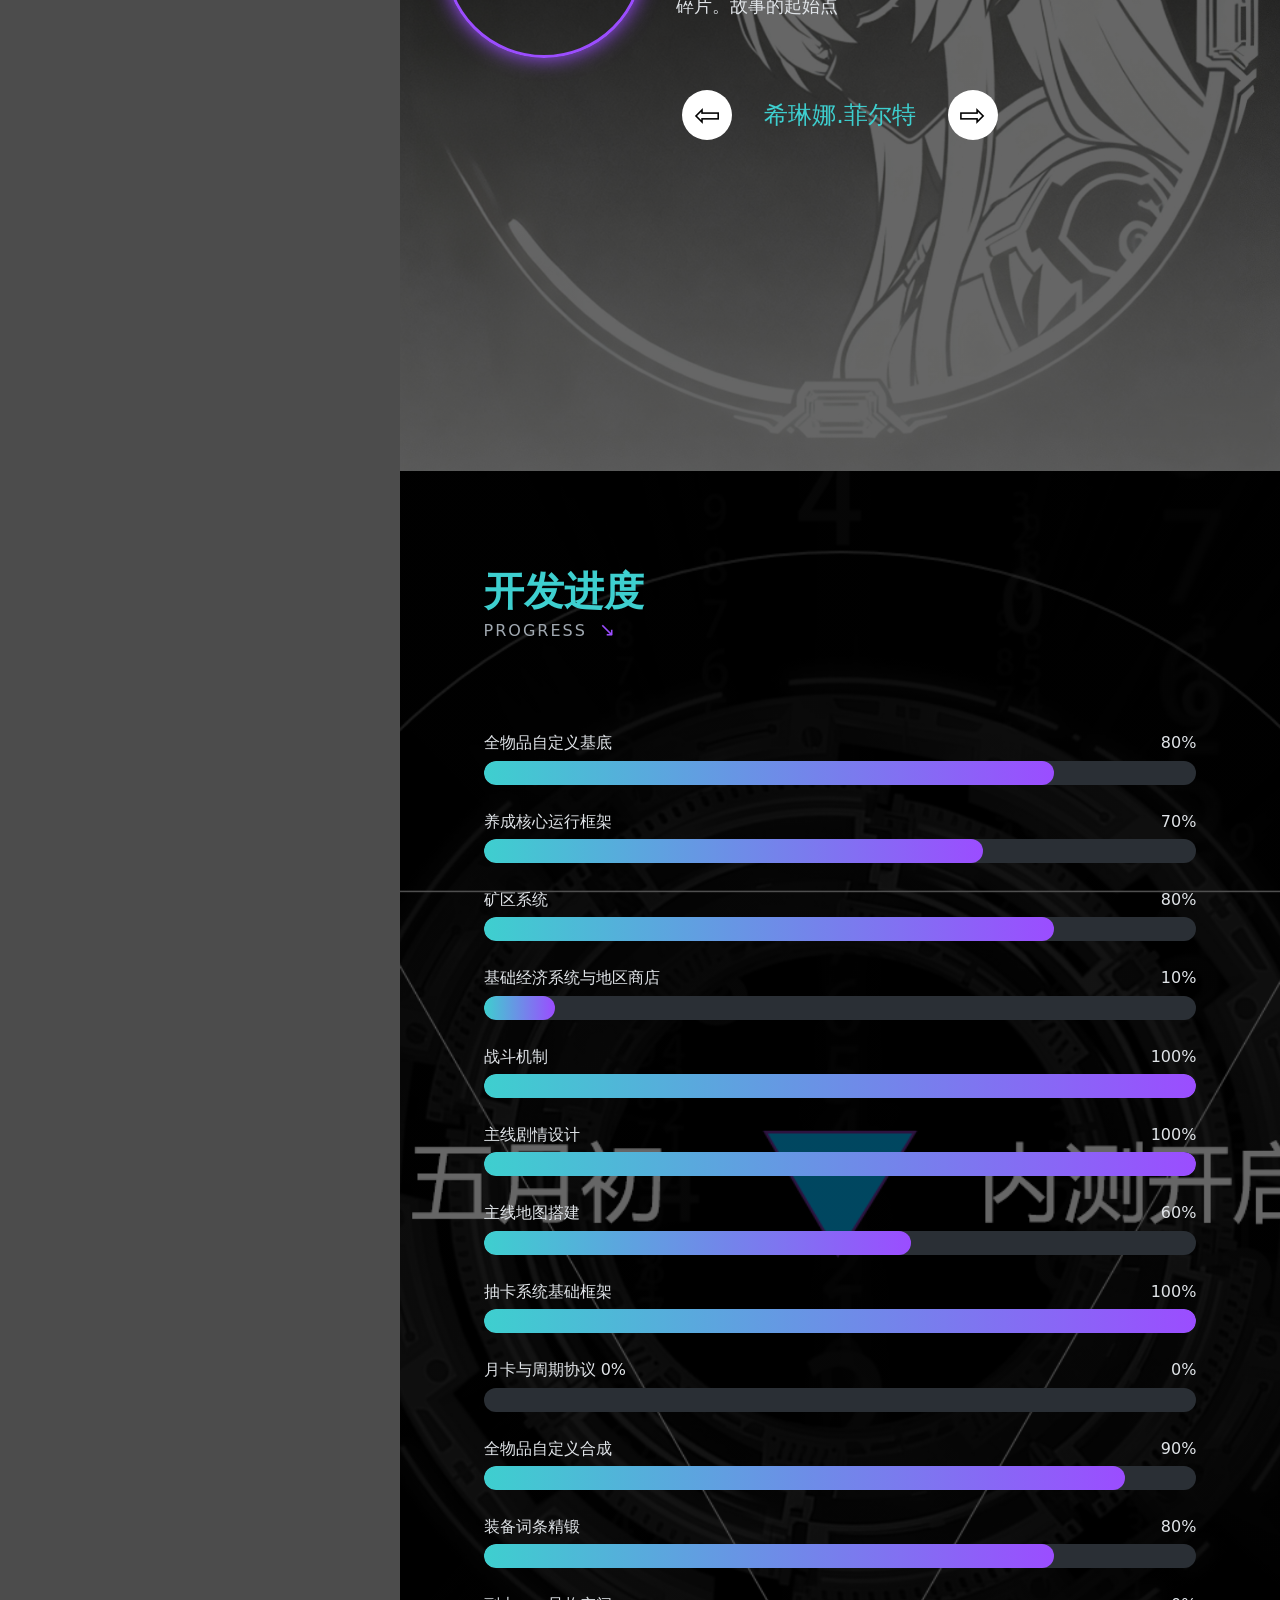
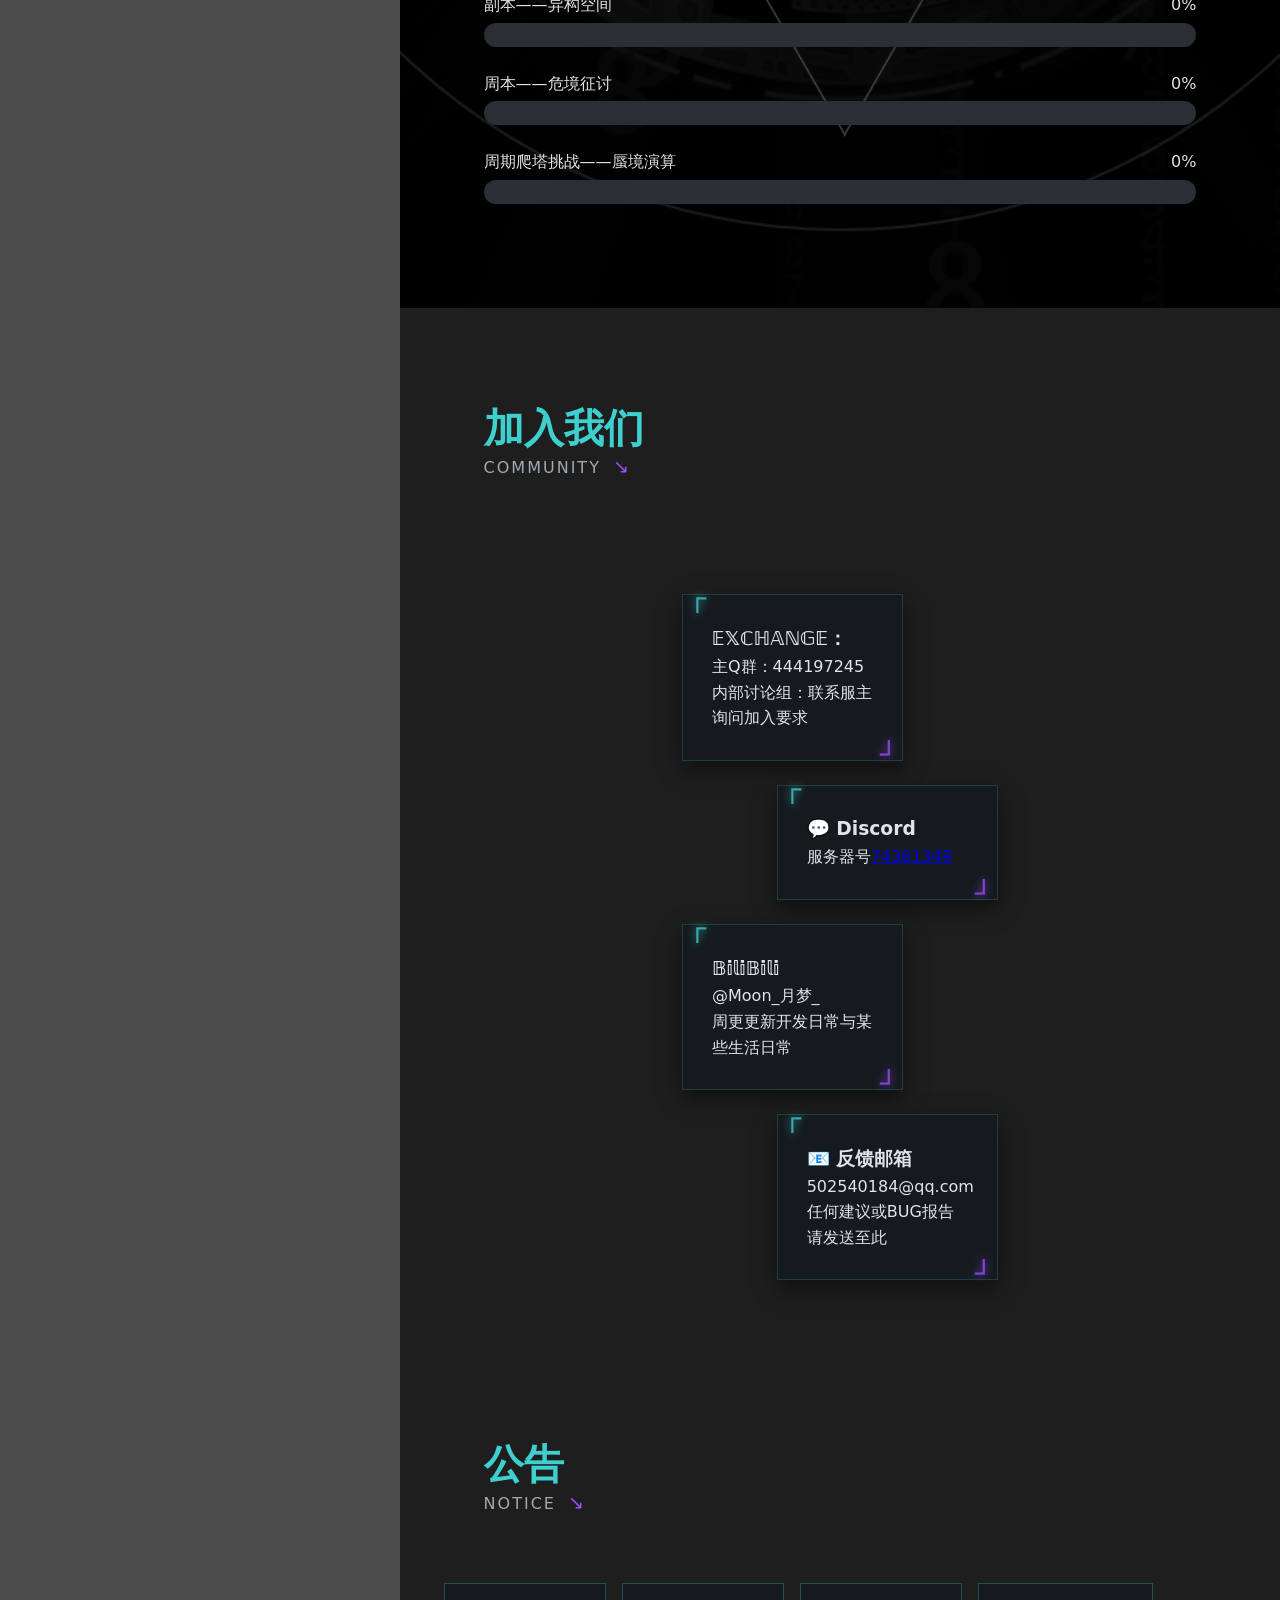
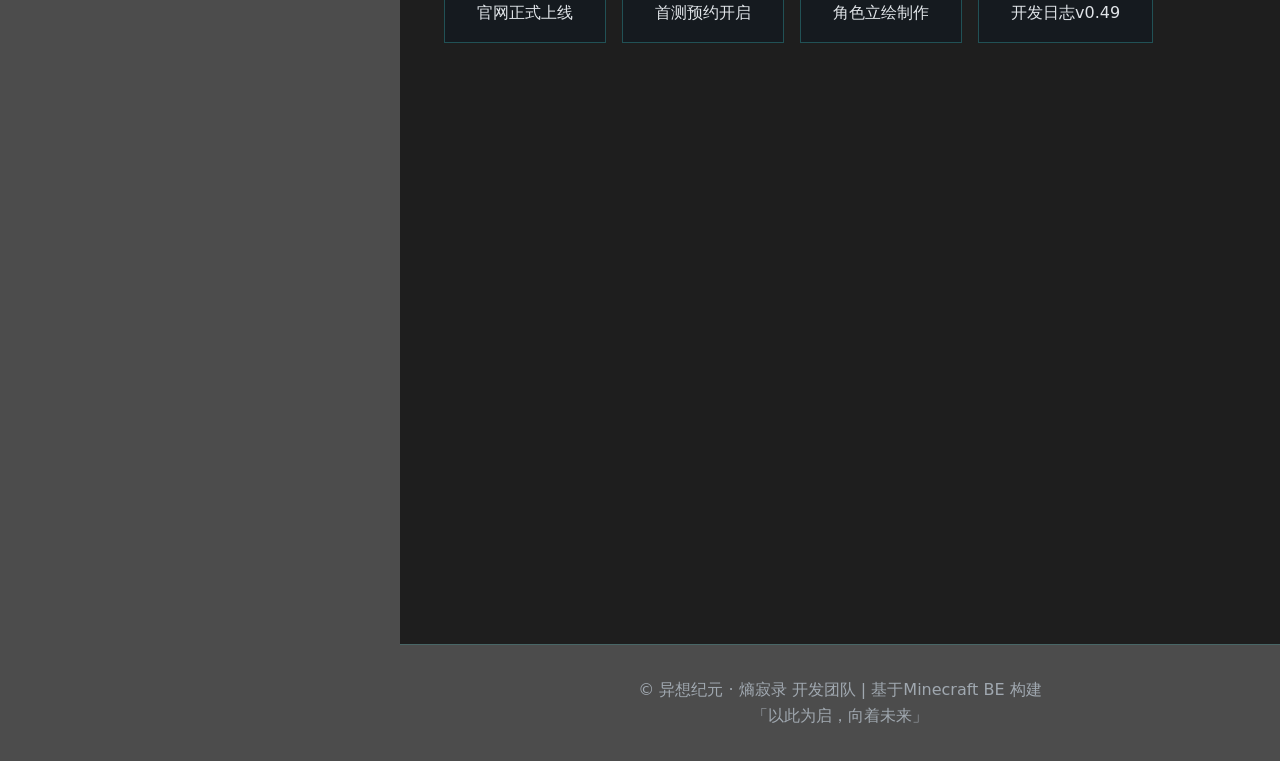
==== commit 06b79271: "Update index.html" ====
--- a/index.html
+++ b/index.html
@@ -338,9 +338,8 @@
             offset: 50
         });
 
-// ========== 加载视频与固定时长进度条动画 ==========
-const video = document.getElementById('introVideo');
-const loadingVideo = document.getElementById('loadingVideo');
+// ========== 固定时长进度条动画（图片版） ==========
+const loading = document.getElementById('loading');
 const skipBtn = document.getElementById('skipBtn');
 
 // 进度条元素
@@ -351,64 +350,40 @@
 
 let animationFrame;
 let startTime;
-const ANIMATION_DURATION = 7200; // 8秒
-
-// 动画函数
+const ANIMATION_DURATION = 7200; // 7.2秒
+
 function animateProgress(timestamp) {
     if (!startTime) startTime = timestamp;
     const elapsed = timestamp - startTime;
     let progress = Math.min(elapsed / ANIMATION_DURATION, 1); // 0到1
 
-    // 计算百分比
     const percent = Math.round(progress * 100);
     const percentStr = percent + '%';
 
-    // 更新左右填充高度（从底部上升）
     leftFill.style.height = percentStr;
     rightFill.style.height = percentStr;
-
-    // 更新百分比数字
     percentLeft.textContent = percentStr;
     percentRight.textContent = percentStr;
 
     if (progress < 1) {
-        // 继续动画
         animationFrame = requestAnimationFrame(animateProgress);
     } else {
-        // 动画结束，隐藏加载层
-        loadingVideo.classList.add('hide');
-        video.pause(); // 可选：暂停视频
+        loading.classList.add('hide');
         cancelAnimationFrame(animationFrame);
     }
 }
 
-// 开始动画
-if (video) {
-    // 视频加载完成后开始动画（确保视频能播放）
-    video.addEventListener('loadeddata', () => {
-        startTime = null; // 重置开始时间
-        animationFrame = requestAnimationFrame(animateProgress);
-    });
-
-    // 如果视频已经可以播放（缓存），直接开始
-    if (video.readyState >= 2) {
-        startTime = null;
-        animationFrame = requestAnimationFrame(animateProgress);
-    }
-
-    // 跳过按钮
-    skipBtn.addEventListener('click', () => {
-        loadingVideo.classList.add('hide');
-        video.pause();
-        cancelAnimationFrame(animationFrame);
-    });
-
-    // 视频正常结束时（可选：等待动画结束，这里不做额外处理）
-    video.addEventListener('ended', () => {
-        // 如果动画还没结束，可以不处理，由动画自行结束；也可强制结束
-        // 这里选择让动画自然结束（最多等8秒）
-    });
-}
+// 页面加载完成后立即开始动画
+window.addEventListener('load', () => {
+    startTime = null;
+    animationFrame = requestAnimationFrame(animateProgress);
+});
+
+// 跳过按钮
+skipBtn.addEventListener('click', () => {
+    loading.classList.add('hide');
+    cancelAnimationFrame(animationFrame);
+});
 
         // ========== 侧边栏控制（移动端） ==========
         const menuBtn = document.getElementById('menuBtn');
--- a/style.css
+++ b/style.css
@@ -50,14 +50,14 @@
     }
 }
 
-/* ===== 加载视频层 ===== */
-#loadingVideo {
+/* 加载层（替换原 #loadingVideo） */
+#loading {
     position: fixed;
     top: 0;
     left: 0;
     width: 100%;
     height: 100%;
-    background: black;
+    background: black; /* 后备颜色 */
     z-index: 10000;
     display: flex;
     flex-direction: column;
@@ -66,17 +66,32 @@
     transition: opacity 0.5s ease;
 }
 
-#loadingVideo video {
-    width: 100%;
-    height: 100%;
-    object-fit: cover;
-}
-
-#loadingVideo.hide {
+#loading.hide {
     opacity: 0;
     pointer-events: none;
 }
 
+/* 加载图片 */
+.loading-image {
+    position: absolute;
+    top: 0;
+    left: 0;
+    width: 100%;
+    height: 100%;
+    object-fit: cover;      /* 确保图片铺满不变形 */
+    z-index: 10001;
+}
+
+/* 进度条容器需要置于图片之上 */
+.progress-left, .progress-right {
+    z-index: 10002;         /* 比图片高 */
+}
+
+.skip-btn {
+    z-index: 10003;         /* 比进度条高 */
+}
+
+/* 如果原 #loadingVideo 样式存在，请删除或注释掉 */
 /* 左右垂直进度条（方形） */
 .progress-left, .progress-right {
     position: absolute;
@@ -913,4 +928,4 @@
         right: 10px;
         padding: 5px 10px;
     }
-}+}
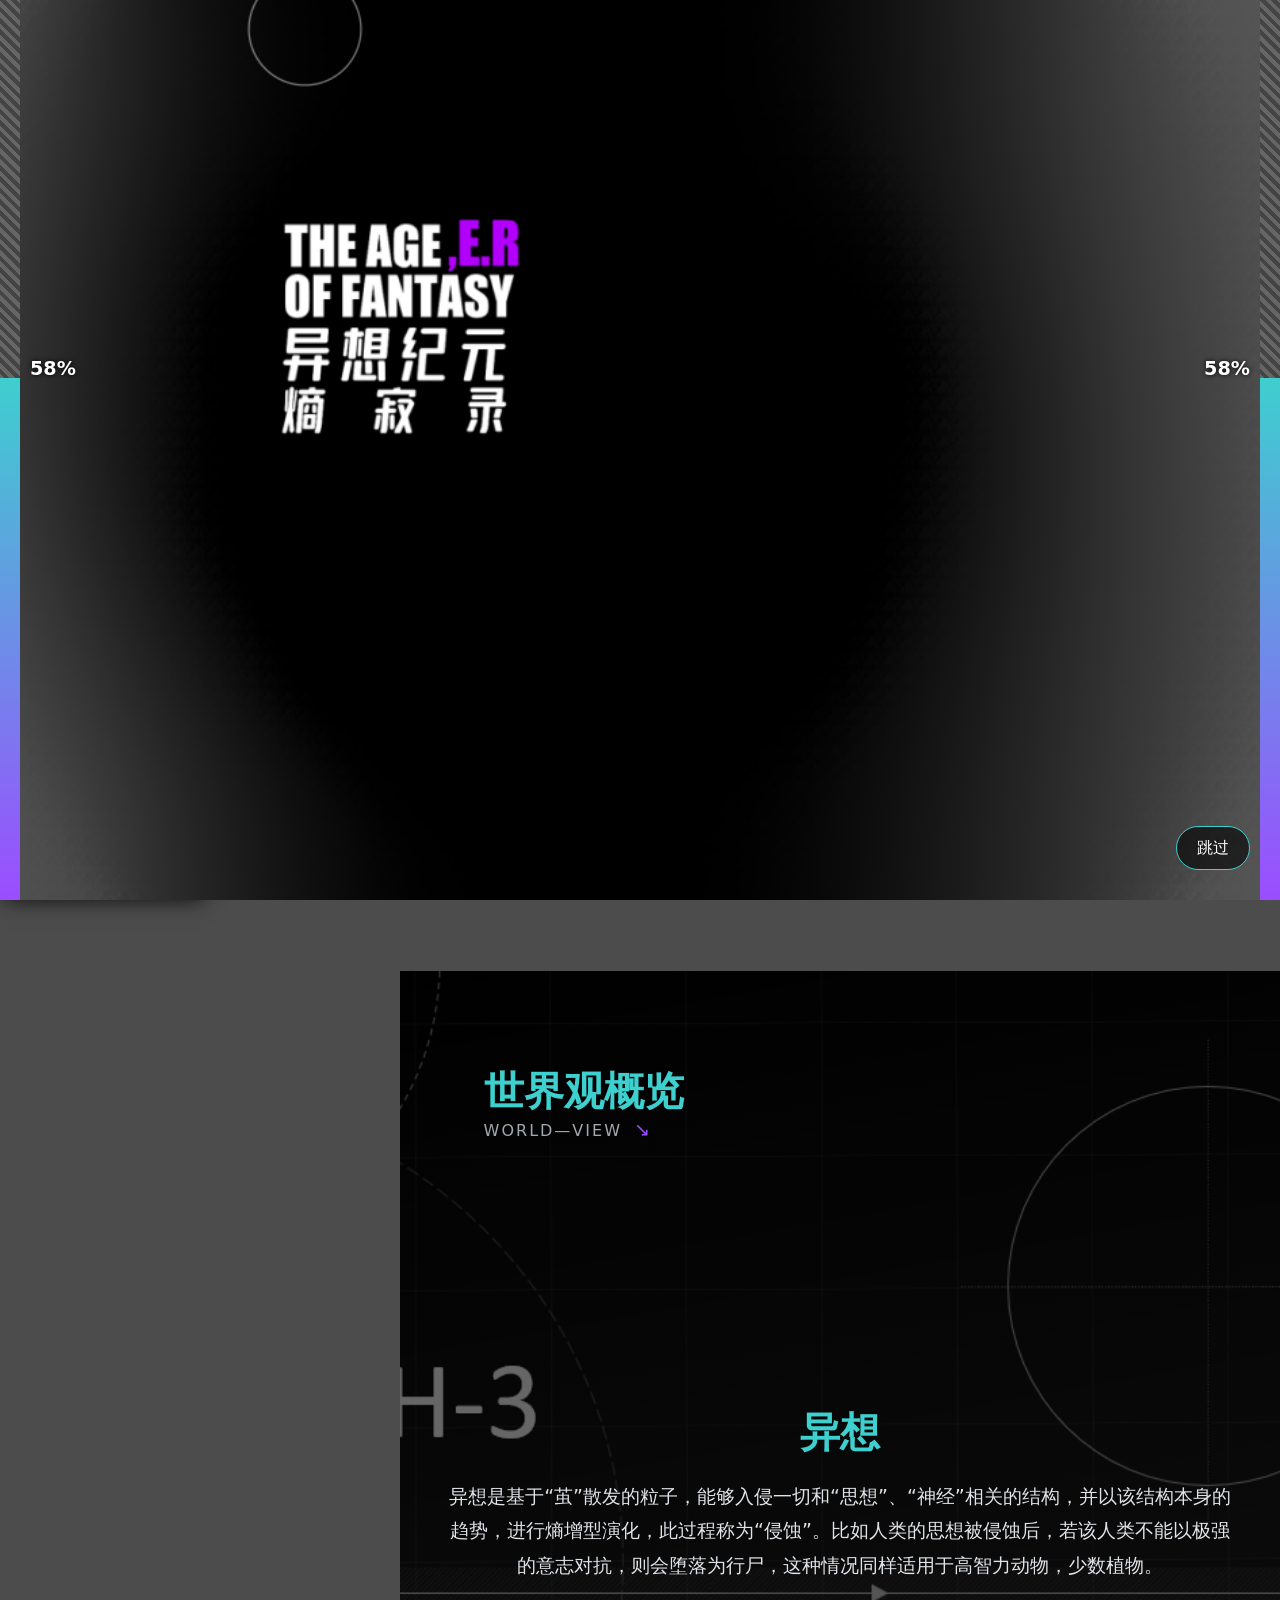
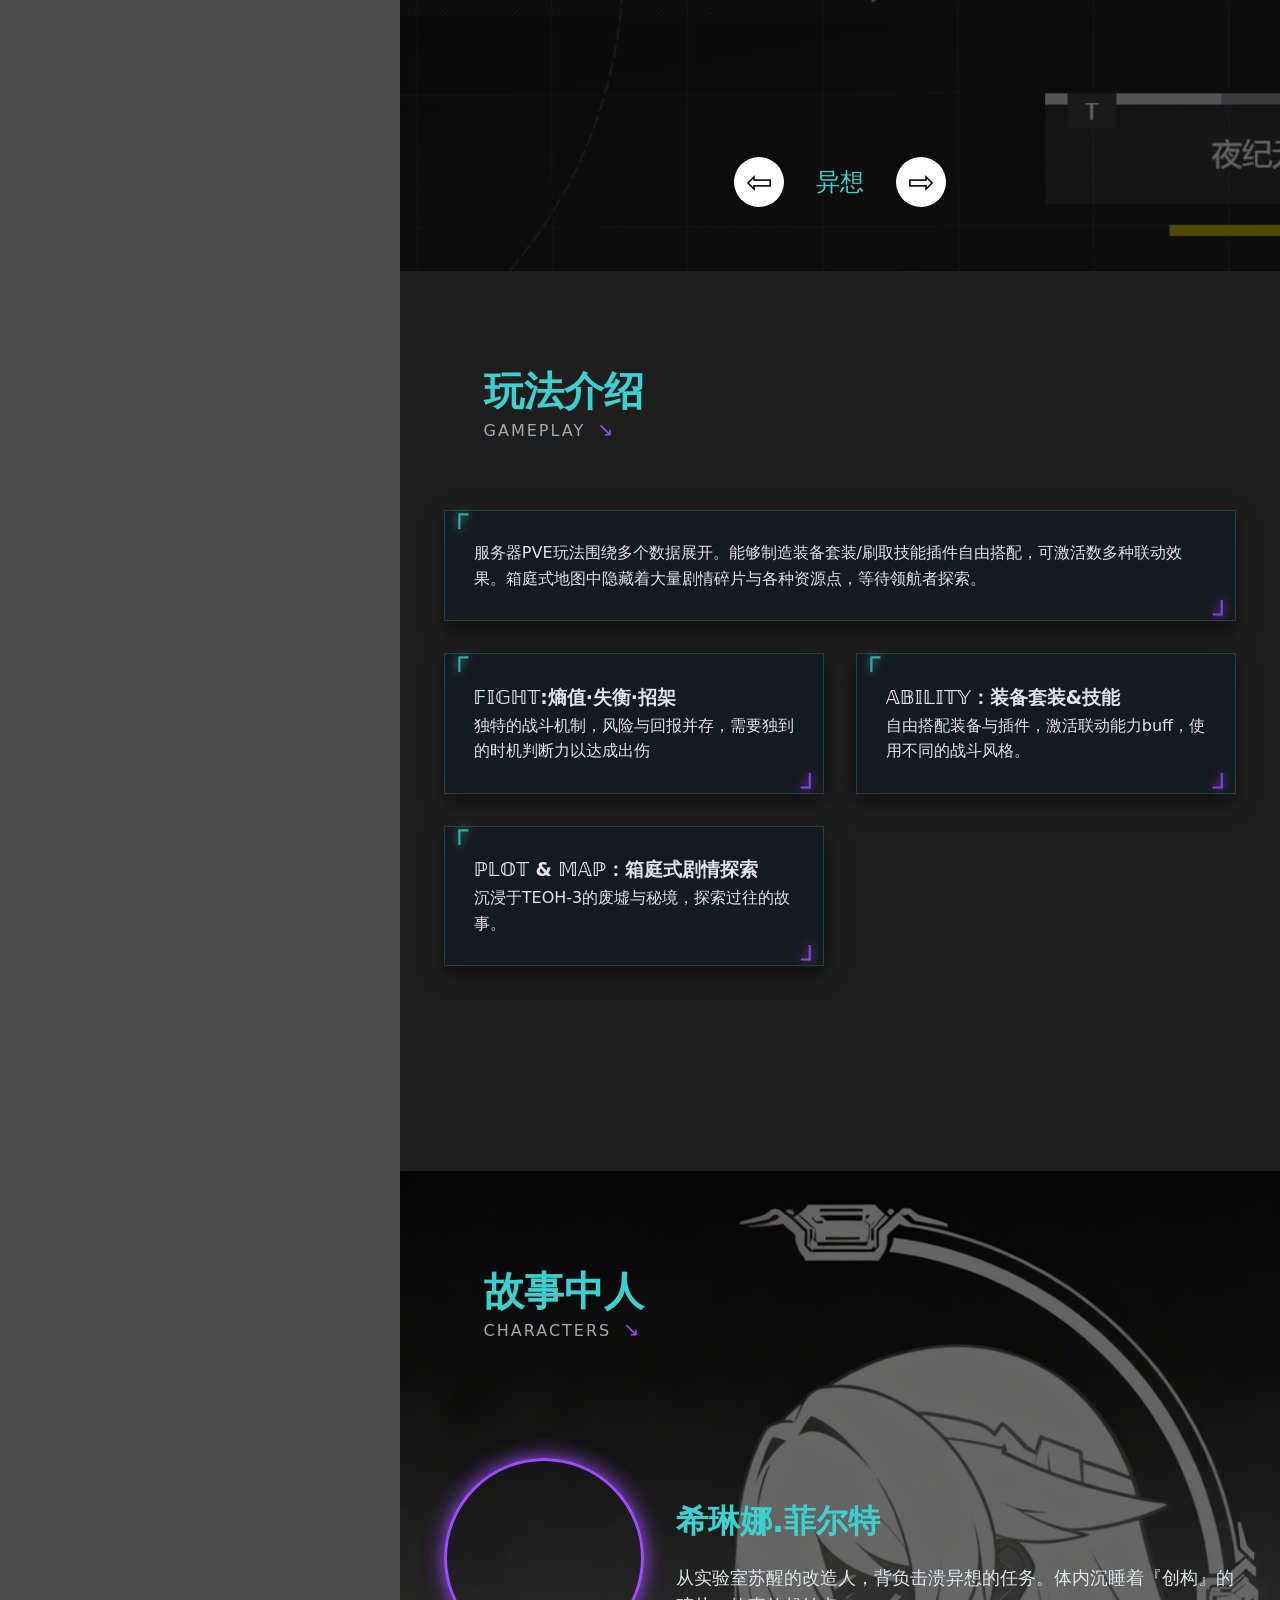
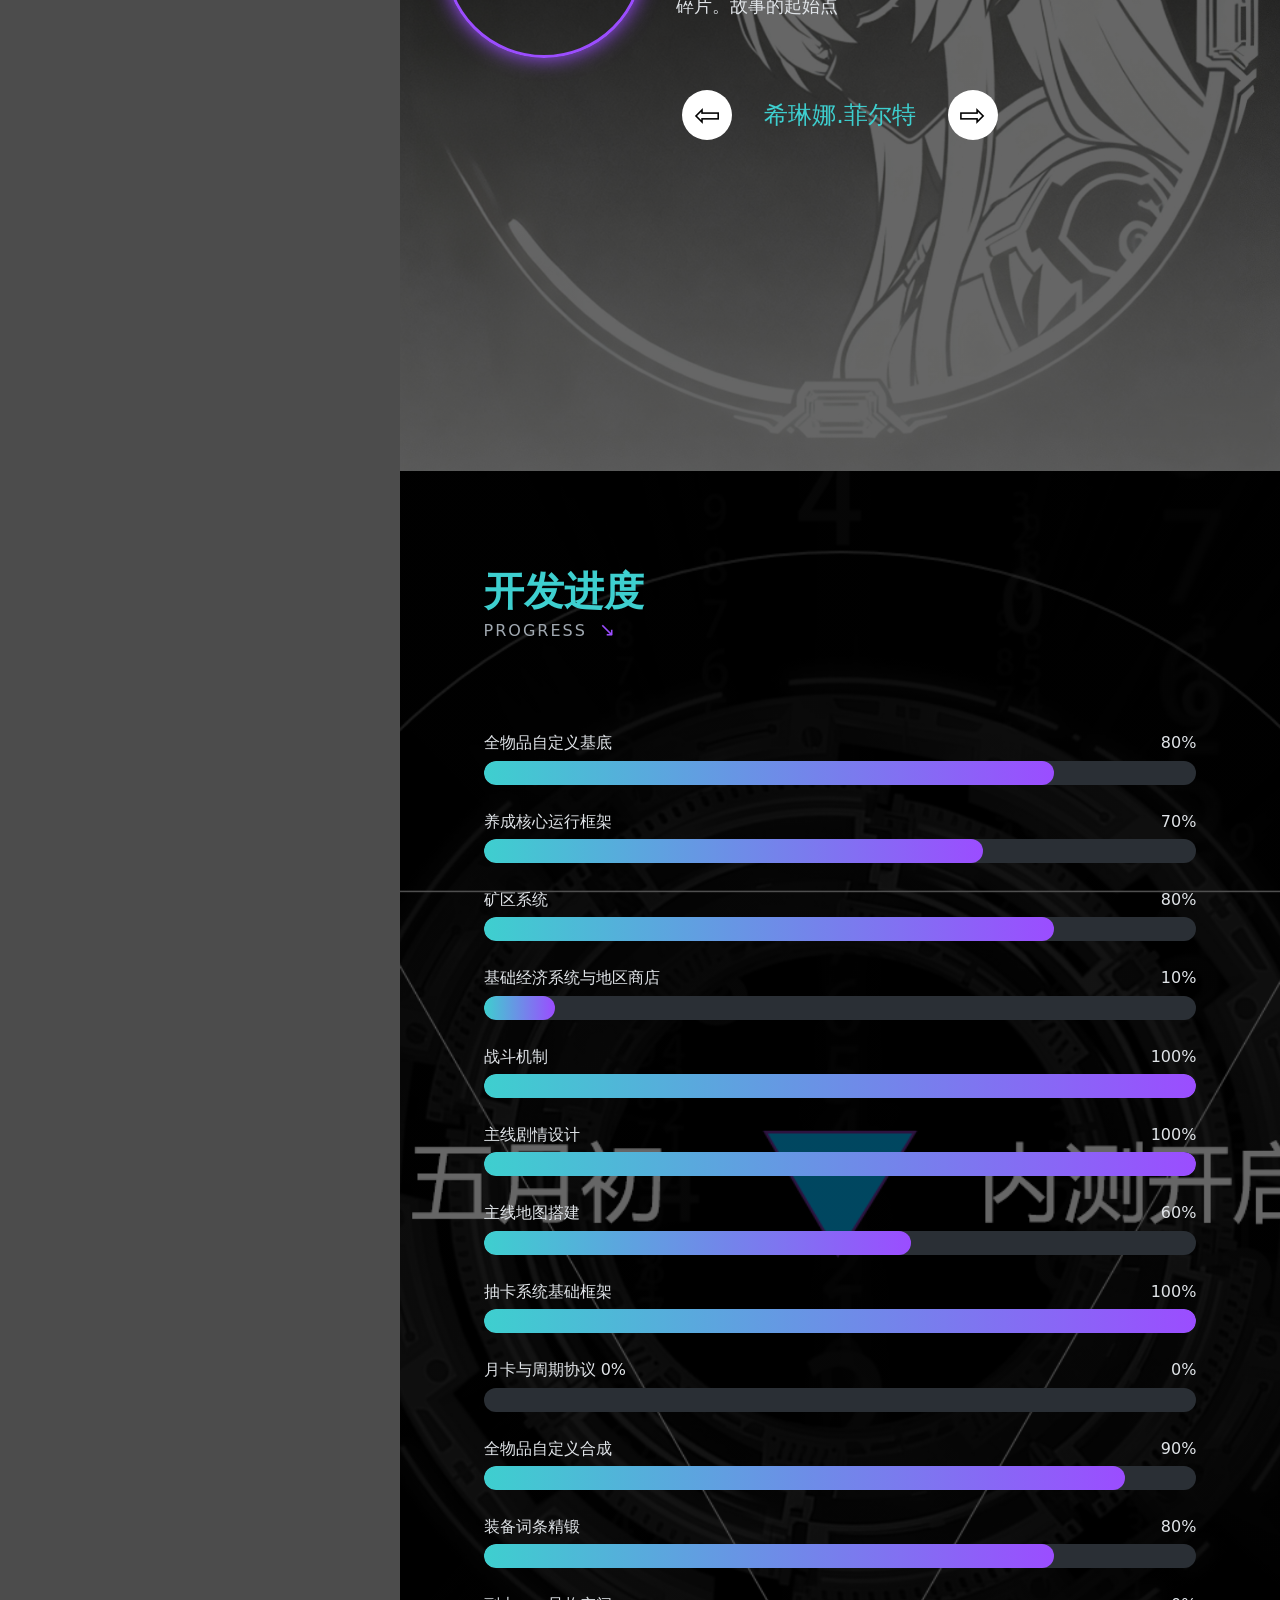
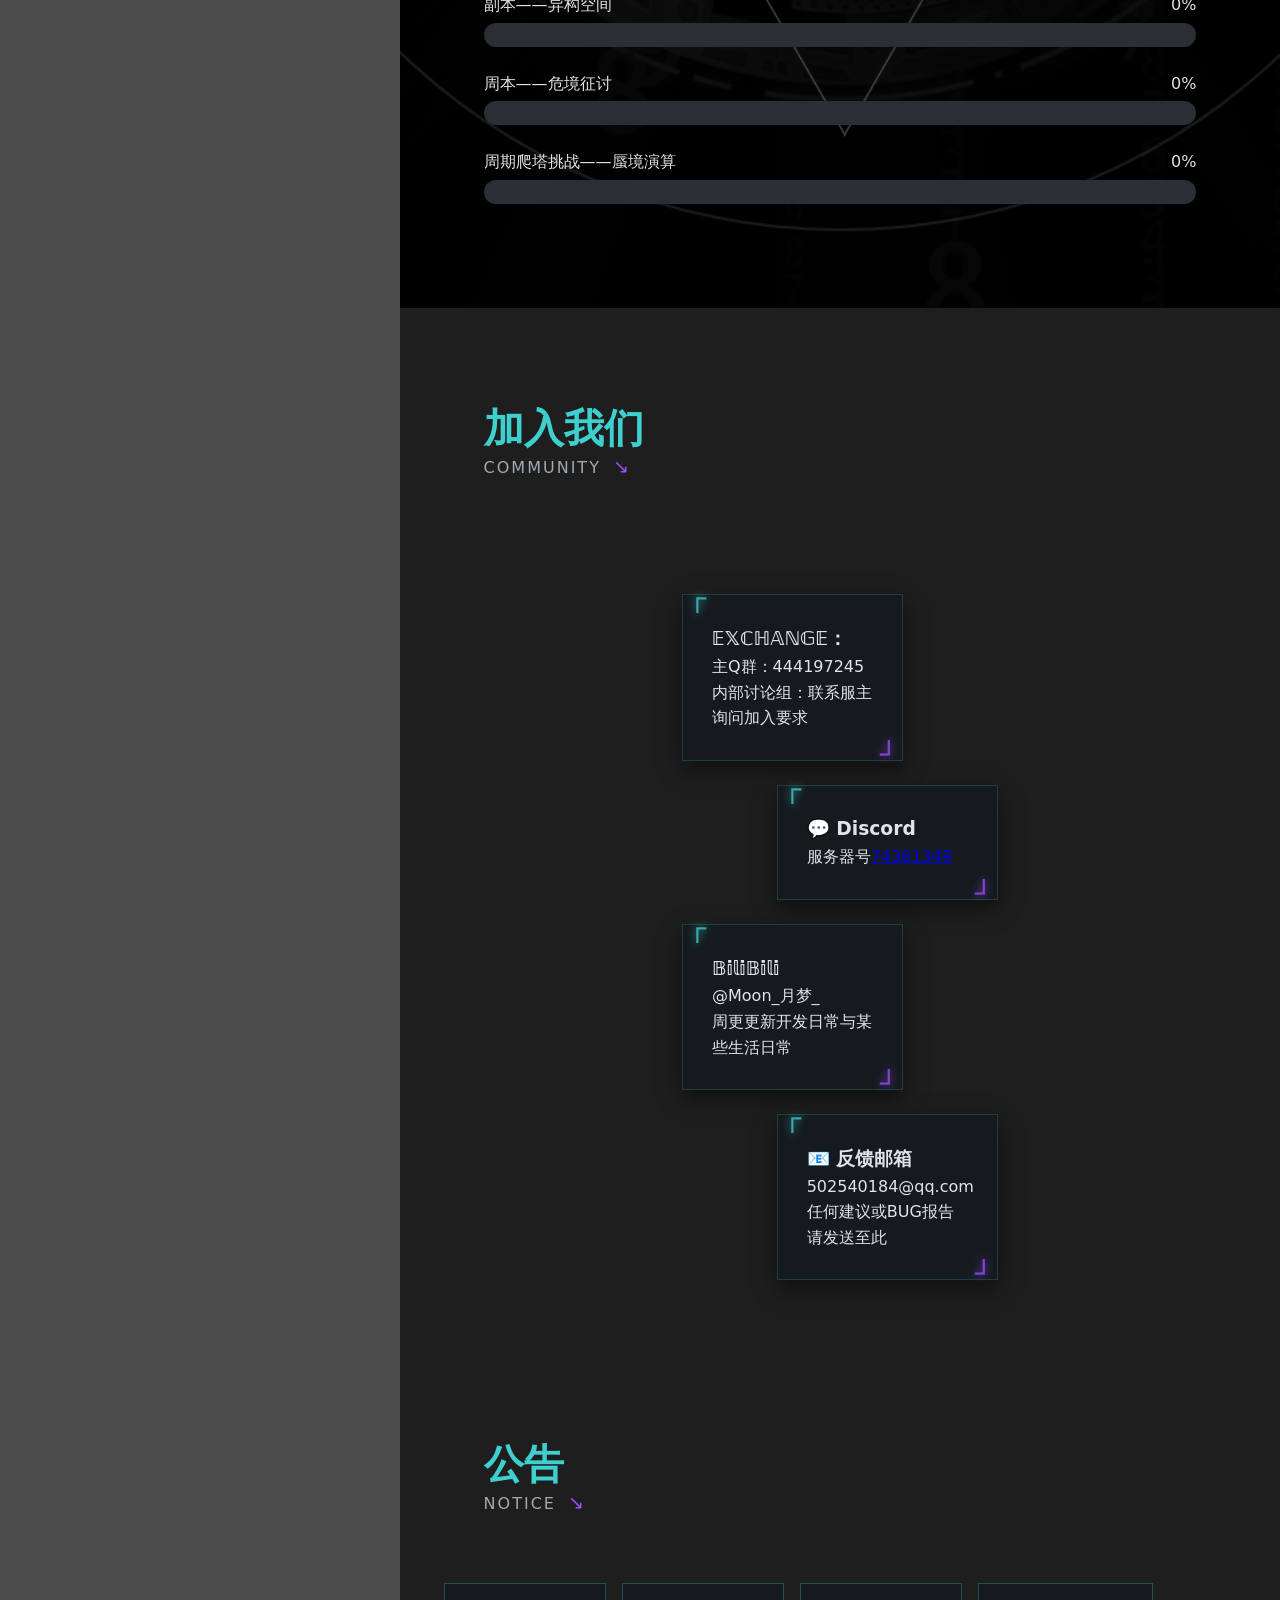
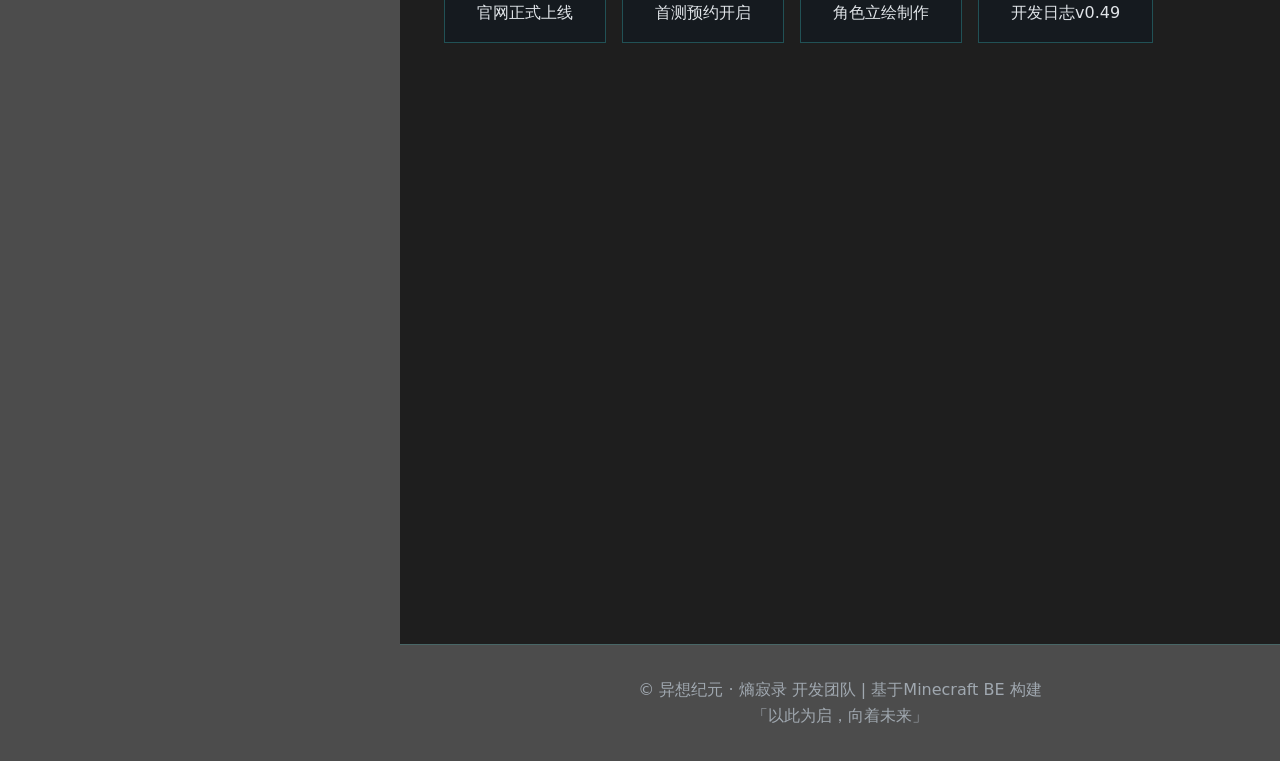
==== commit 178dae63: "Update index.html" ====
--- a/index.html
+++ b/index.html
@@ -342,7 +342,6 @@
 const loading = document.getElementById('loading');
 const skipBtn = document.getElementById('skipBtn');
 
-// 进度条元素
 const leftFill = document.getElementById('progressLeftFill');
 const rightFill = document.getElementById('progressRightFill');
 const percentLeft = document.getElementById('percentLeft');
@@ -355,7 +354,7 @@
 function animateProgress(timestamp) {
     if (!startTime) startTime = timestamp;
     const elapsed = timestamp - startTime;
-    let progress = Math.min(elapsed / ANIMATION_DURATION, 1); // 0到1
+    let progress = Math.min(elapsed / ANIMATION_DURATION, 1);
 
     const percent = Math.round(progress * 100);
     const percentStr = percent + '%';
@@ -373,18 +372,16 @@
     }
 }
 
-// 页面加载完成后立即开始动画
-window.addEventListener('load', () => {
-    startTime = null;
-    animationFrame = requestAnimationFrame(animateProgress);
-});
+// 立即启动动画（不再等待 load 事件）
+startTime = null;
+animationFrame = requestAnimationFrame(animateProgress);
 
 // 跳过按钮
 skipBtn.addEventListener('click', () => {
     loading.classList.add('hide');
     cancelAnimationFrame(animationFrame);
 });
-
+        
         // ========== 侧边栏控制（移动端） ==========
         const menuBtn = document.getElementById('menuBtn');
         const sidebar = document.getElementById('sidebar');
